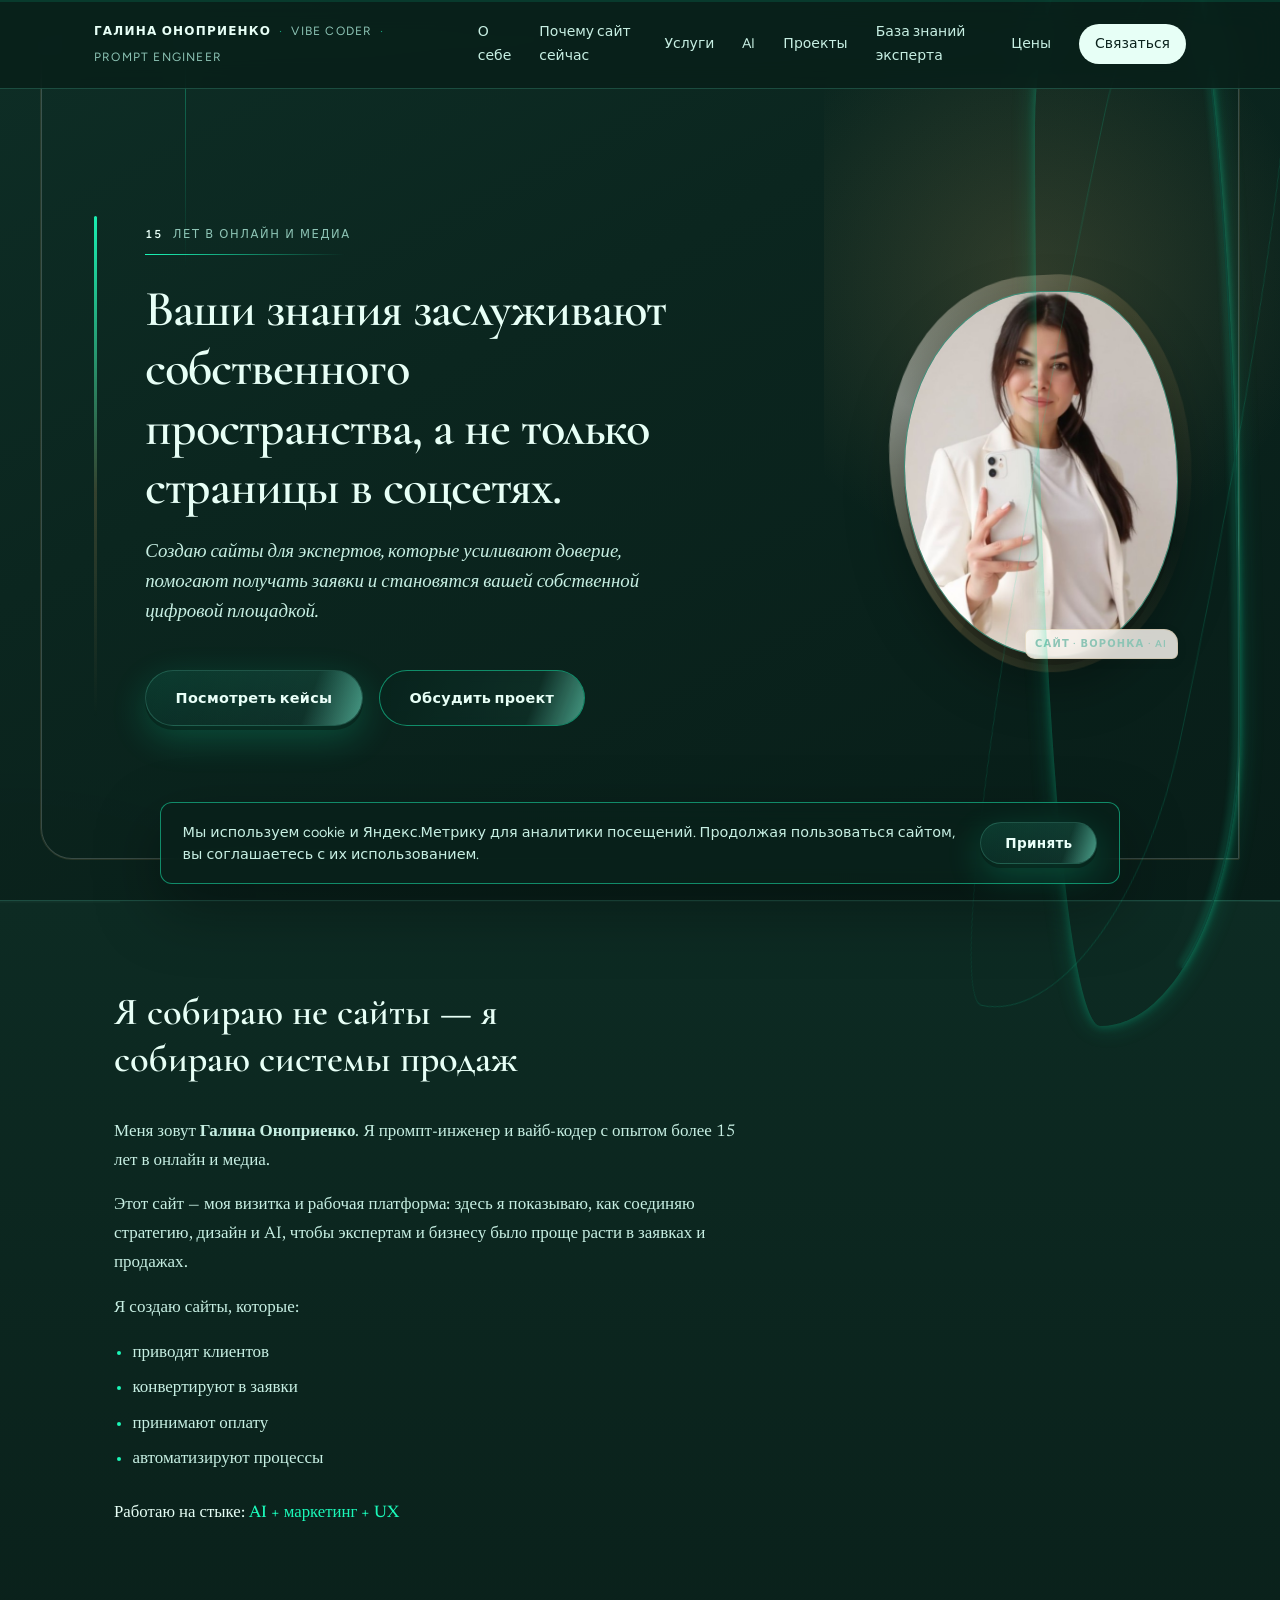
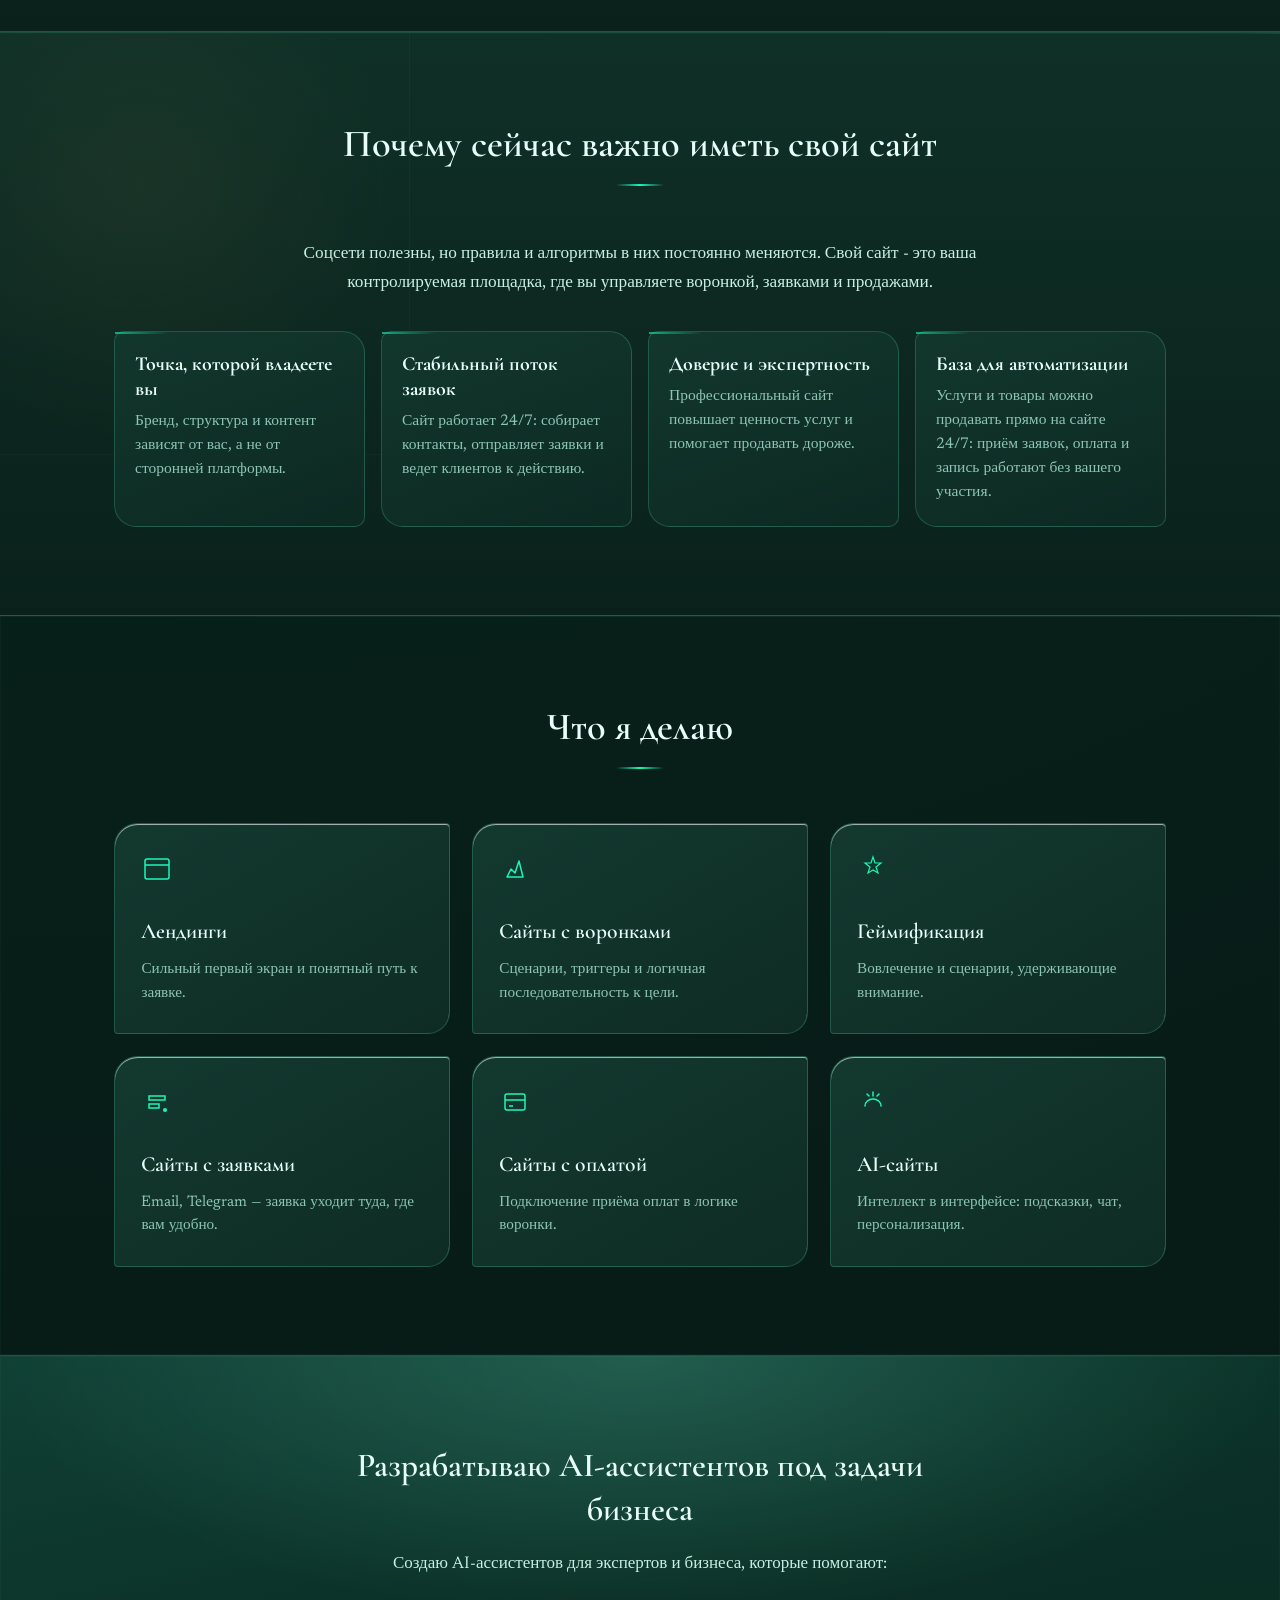
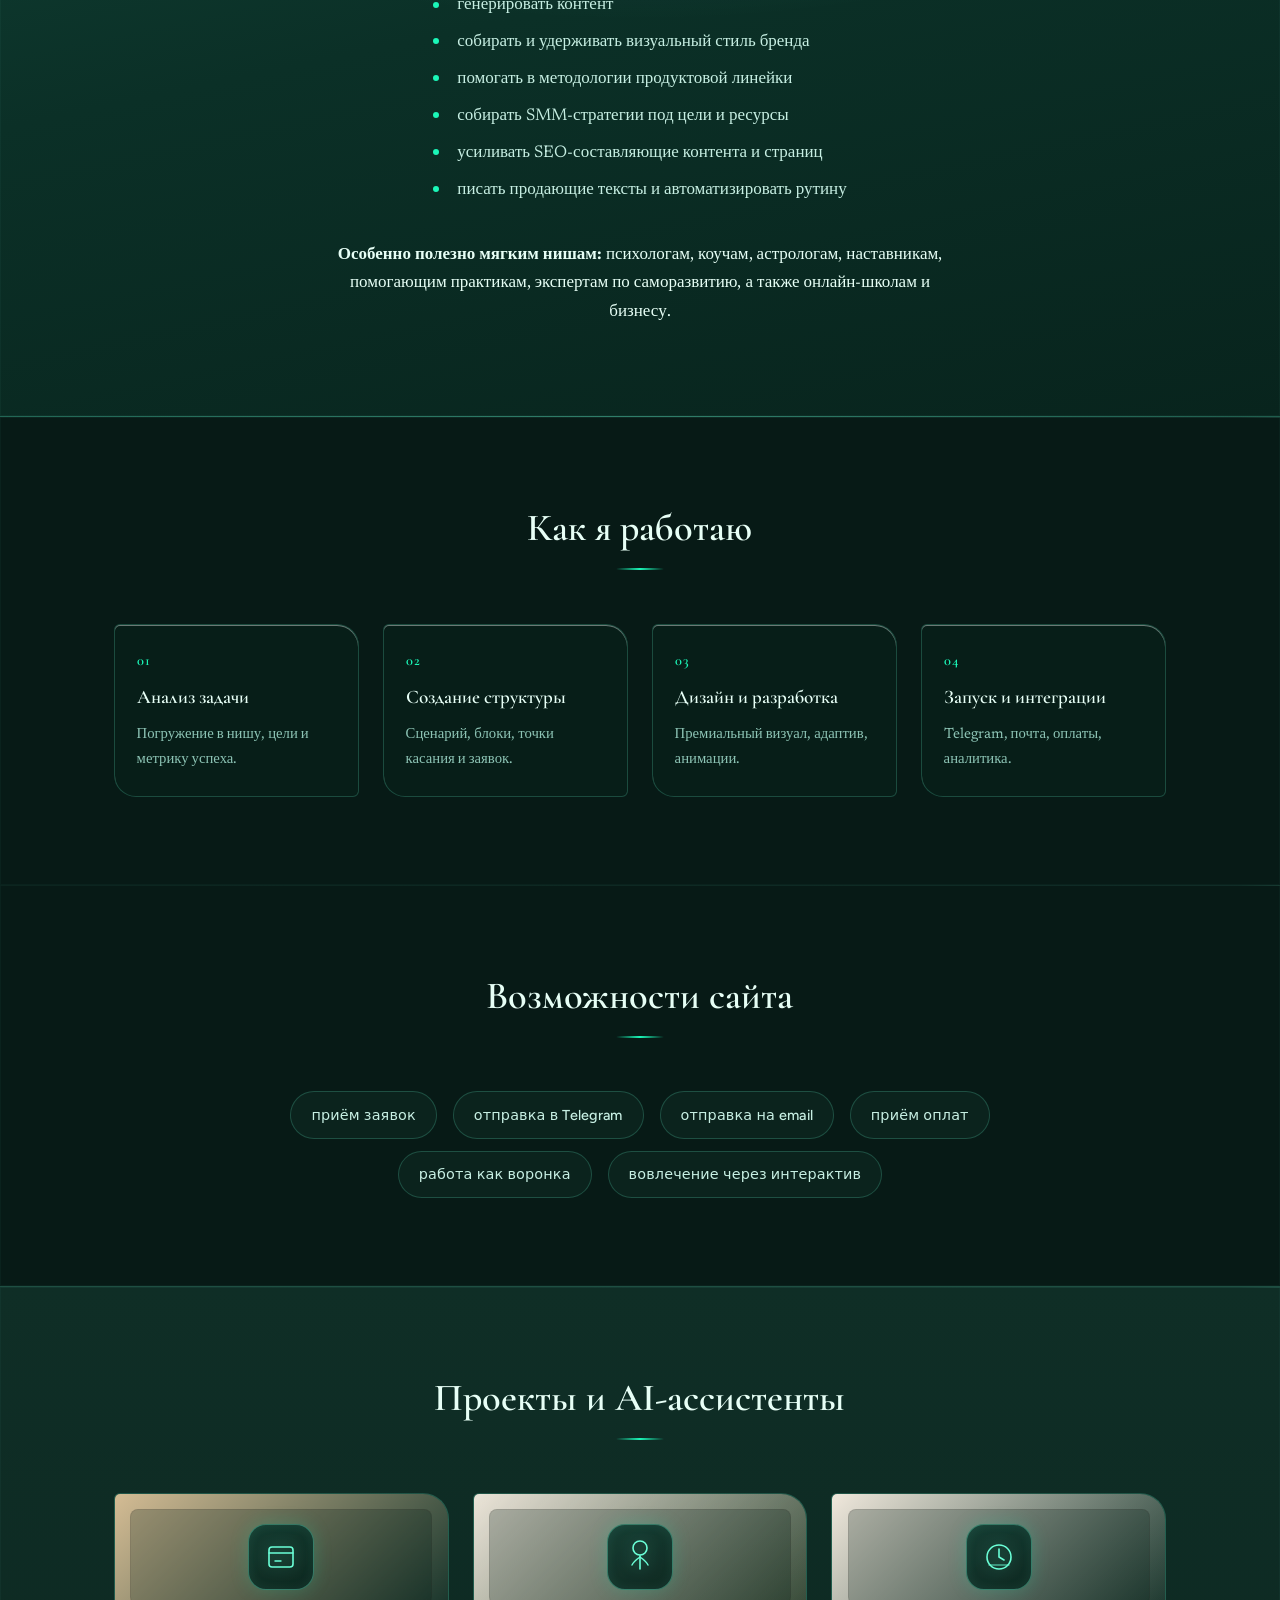
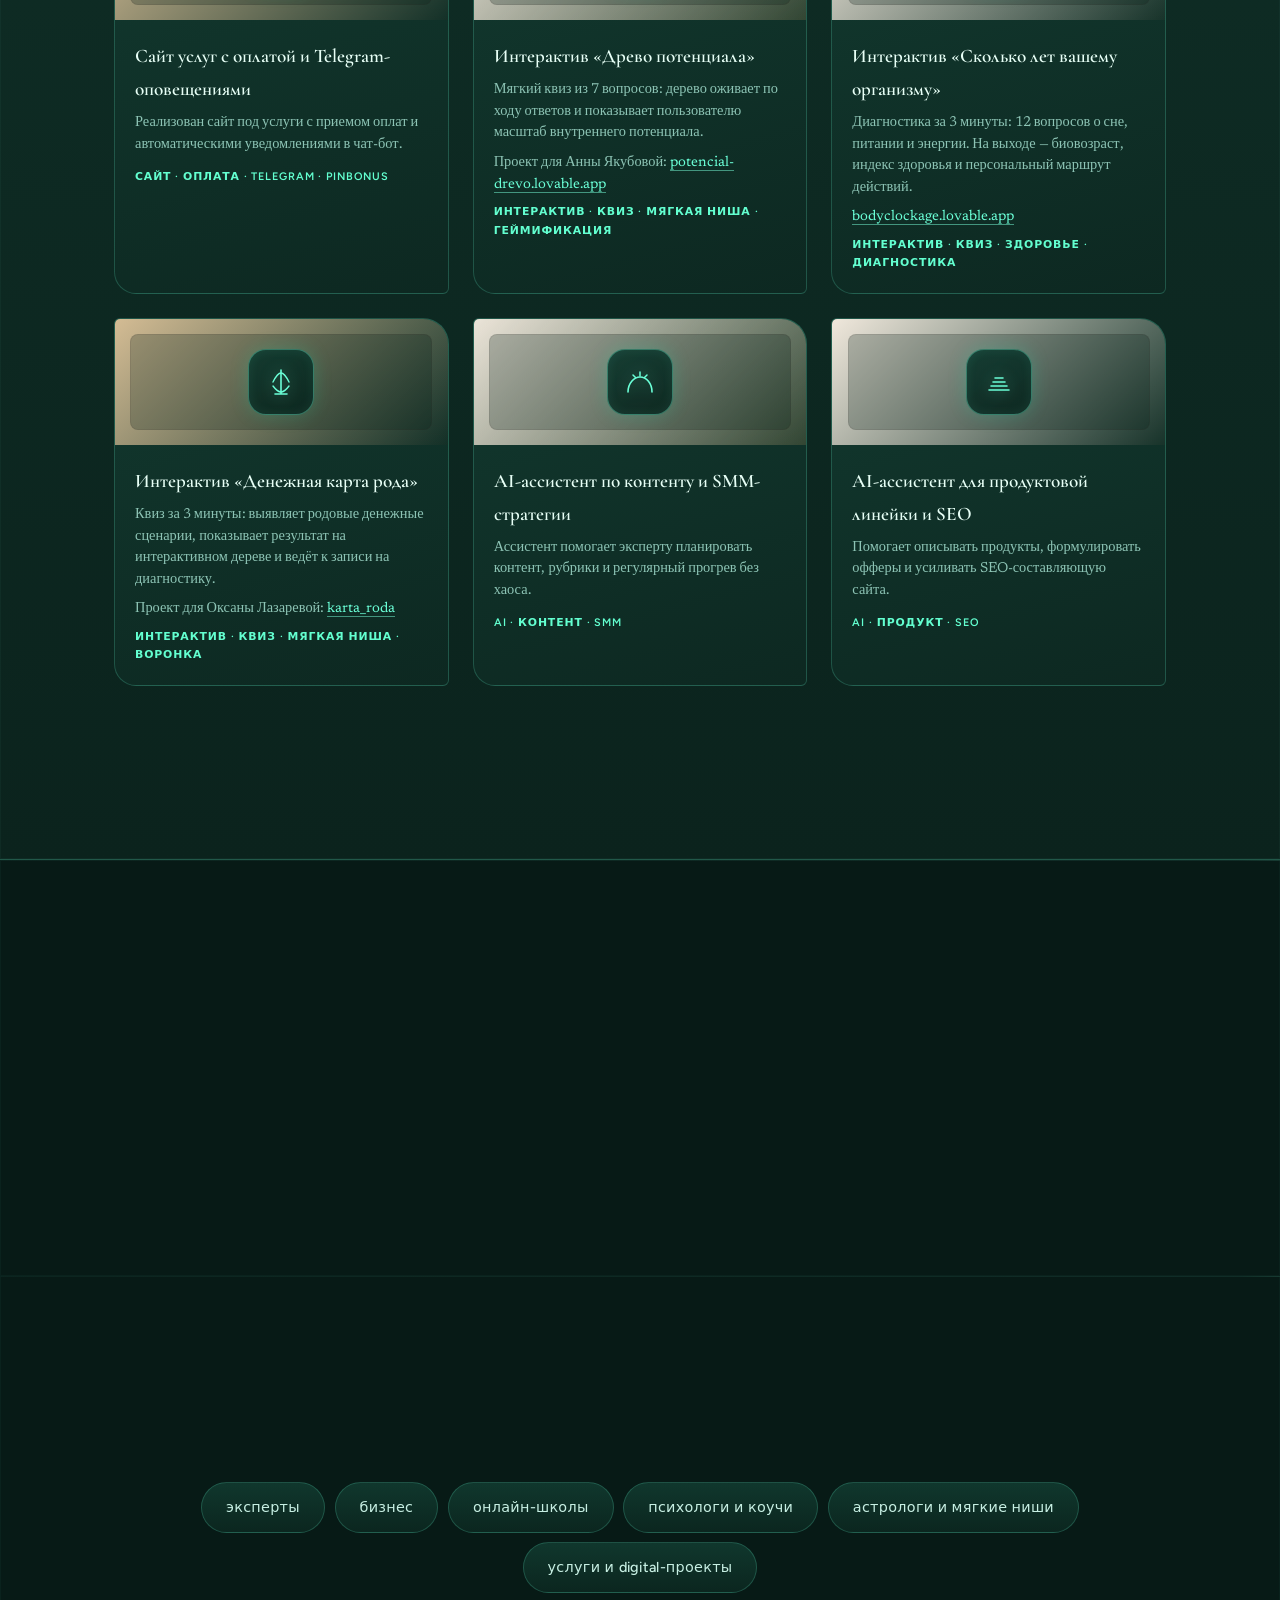
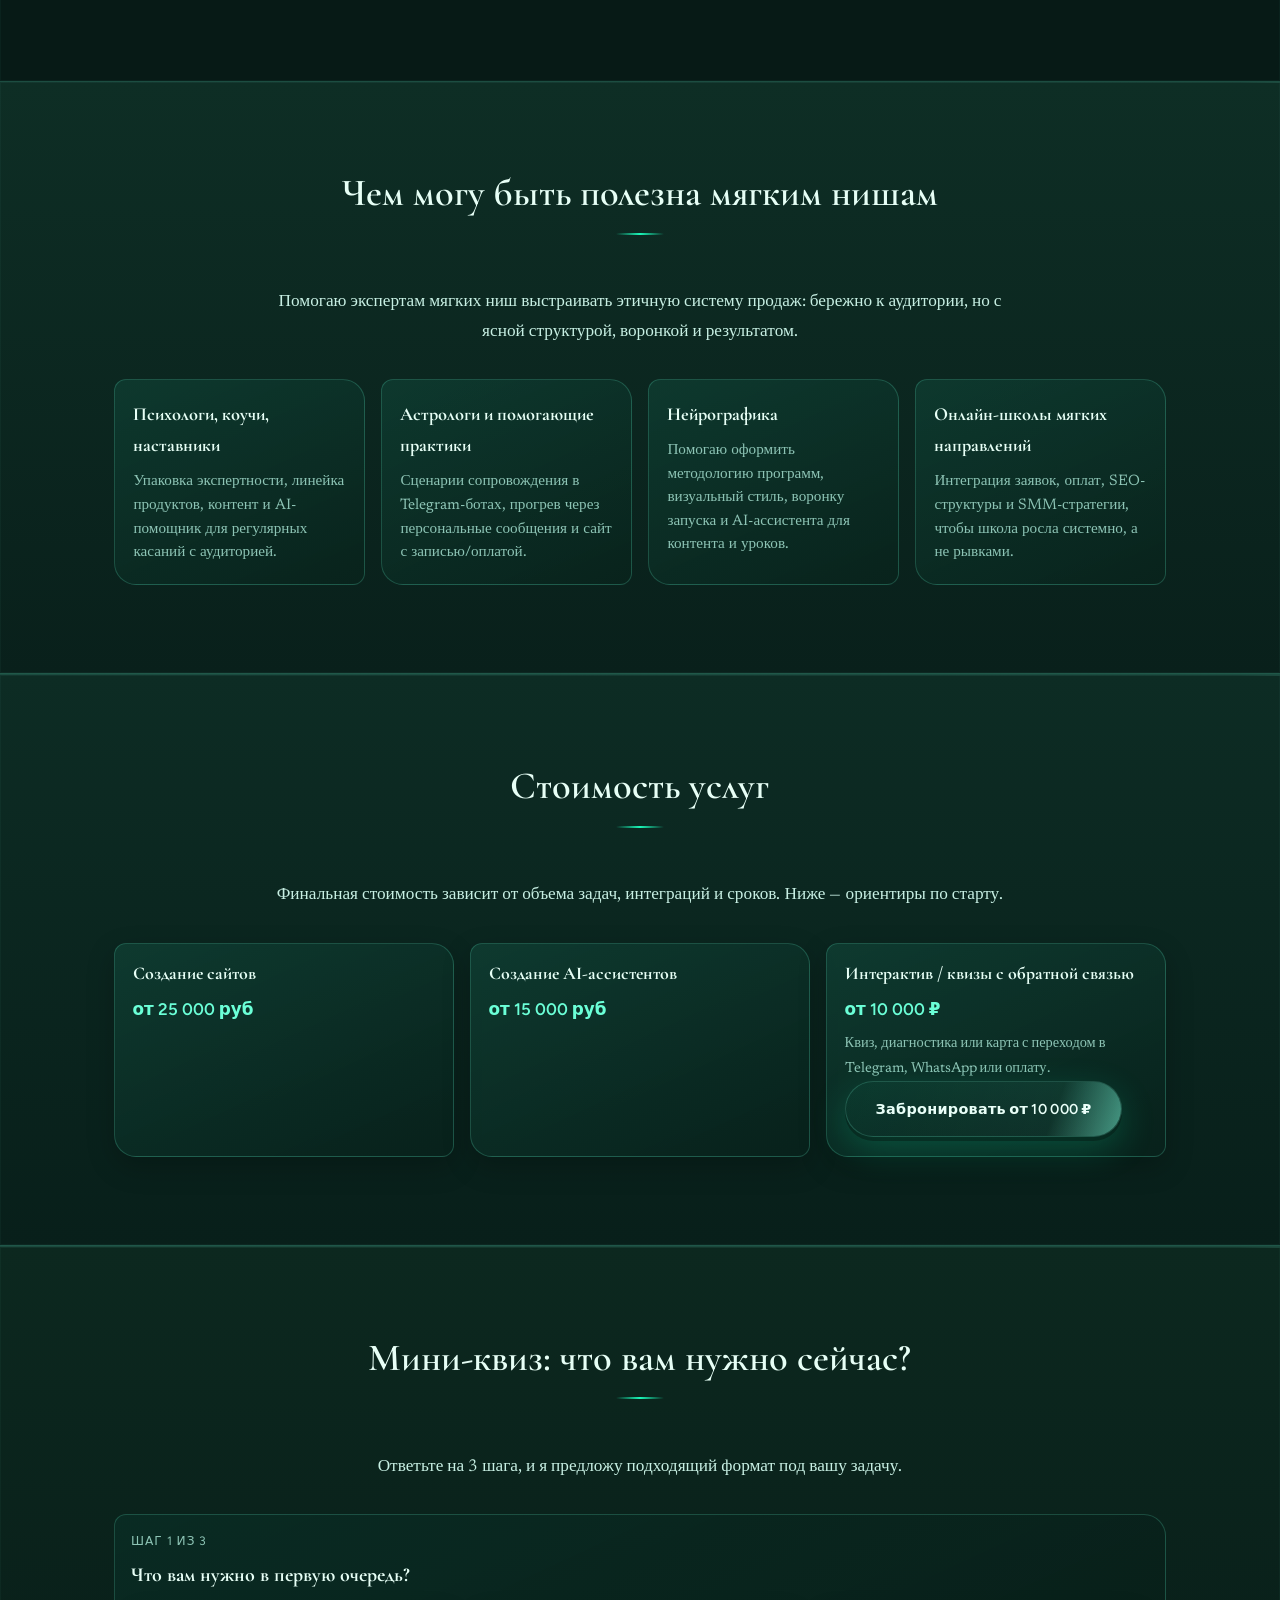
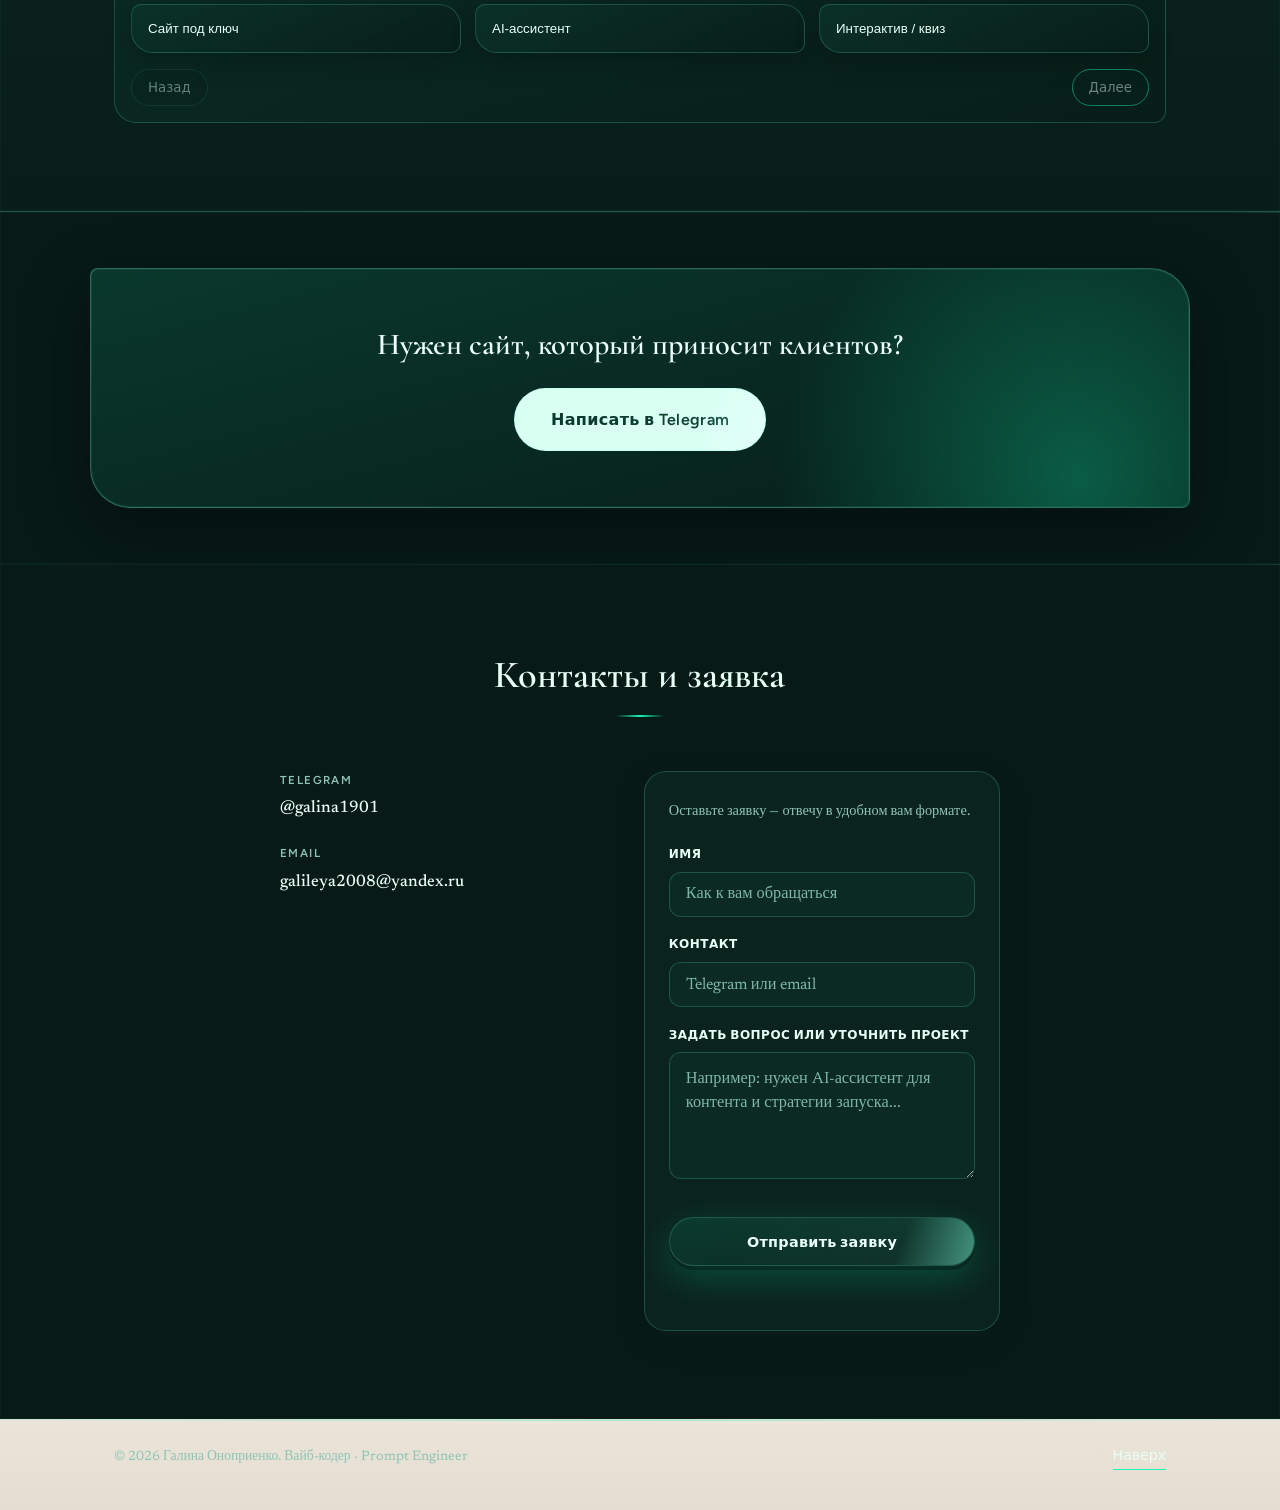
==== index.html @ 72e9e9e4 "Update Yandex verification file and add meta tag Co-authored-by: Cursor <cursoragent@cursor.com>" ====
<!DOCTYPE html>
<html lang="ru">
<head>
  <meta charset="UTF-8" />
  <meta name="viewport" content="width=device-width, initial-scale=1.0" />
  <meta name="yandex-verification" content="a66d82d9a2f20568" />
  <meta name="description" content="Галина Оноприенко — вайб-кодер и промпт-инженер. Сайты под ключ, воронки, геймификация, AI-ассистенты для бизнеса. 15 лет в онлайн и медиа." />
  <meta name="keywords" content="лендинг, сайт под ключ, AI-ассистент, промпт-инженер, воронка продаж" />
  <meta name="author" content="Галина Оноприенко" />
  <meta property="og:title" content="Галина Оноприенко — сайты и AI под ключ" />
  <meta property="og:description" content="Системы продаж, лендинги, оплаты и AI-решения для экспертов и бизнеса." />
  <meta property="og:type" content="website" />
  <title>Галина Оноприенко — сайты и AI-ассистенты под ключ</title>
  <link rel="preconnect" href="https://fonts.googleapis.com" />
  <link rel="preconnect" href="https://fonts.gstatic.com" crossorigin />
  <link href="https://fonts.googleapis.com/css2?family=Cormorant+Garamond:ital,wght@0,500;0,600;0,700;1,500&family=Figtree:wght@400;500;600&family=Newsreader:ital,wght@0,400;0,500;0,600;1,400&display=swap" rel="stylesheet" />
  <link rel="stylesheet" href="css/styles.css" />
  <script type="application/ld+json">
  {
    "@context": "https://schema.org",
    "@type": "Person",
    "name": "Галина Оноприенко",
    "alternateName": "Галина Оноприенко",
    "email": "galileya2008@yandex.ru",
    "jobTitle": "Промпт-инженер, вайб-кодер",
    "knowsAbout": ["веб-разработка", "лендинги", "AI-ассистенты", "маркетинг", "UX"],
    "description": "Создание сайтов под ключ, воронок, геймификации и AI-ассистентов для бизнеса. 15 лет в онлайн и медиа."
  }
  </script>
</head>
<body class="page">
  <a class="skip-link" href="#main">К основному содержанию</a>
  <div class="scroll-progress" id="scroll-progress" aria-hidden="true" role="presentation">
    <div class="scroll-progress__bar" id="scroll-progress-bar"></div>
  </div>
  <div class="neuroline" aria-hidden="true">
    <span class="neuroline__beam neuroline__beam--core"></span>
    <span class="neuroline__beam neuroline__beam--glow"></span>
  </div>

  <header class="header" id="top">
    <div class="header__inner">
      <div class="header__brand">
        <span class="header__name">Галина Оноприенко</span>
        <span class="header__divider" aria-hidden="true">·</span>
        <span class="header__tag">Vibe Coder</span>
        <span class="header__divider" aria-hidden="true">·</span>
        <span class="header__tag">Prompt Engineer</span>
      </div>
      <nav class="header__nav" aria-label="Навигация по странице">
        <a href="#about" class="header__link">О себе</a>
        <a href="#importance" class="header__link">Почему сайт сейчас</a>
        <a href="#services" class="header__link">Услуги</a>
        <a href="#ai" class="header__link">AI</a>
        <a href="#projects" class="header__link">Проекты</a>
        <a href="blog.html" class="header__link">База знаний эксперта</a>
        <a href="#pricing" class="header__link">Цены</a>
        <a href="#contact" class="header__link header__link--cta header__link--magnetic">Связаться</a>
      </nav>
      <button class="header__menu-btn" type="button" aria-expanded="false" aria-controls="mobile-nav" aria-label="Открыть меню">
        <span class="header__menu-line"></span>
        <span class="header__menu-line"></span>
      </button>
    </div>
    <div class="mobile-nav" id="mobile-nav" hidden>
      <a href="#about" class="mobile-nav__link">О себе</a>
      <a href="#importance" class="mobile-nav__link">Почему сайт сейчас</a>
      <a href="#services" class="mobile-nav__link">Услуги</a>
      <a href="#ai" class="mobile-nav__link">AI-ассистенты</a>
      <a href="#process" class="mobile-nav__link">Процесс</a>
      <a href="#projects" class="mobile-nav__link">Проекты</a>
      <a href="blog.html" class="mobile-nav__link">База знаний эксперта</a>
      <a href="#pricing" class="mobile-nav__link">Цены</a>
      <a href="#contact" class="mobile-nav__link mobile-nav__link--cta mobile-nav__link--magnetic">Связаться</a>
    </div>
  </header>

  <main id="main">
    <section class="hero" aria-labelledby="hero-title">
      <div class="hero__bg" aria-hidden="true"></div>
      <div class="hero__mesh" aria-hidden="true"></div>
      <div class="hero__frame" aria-hidden="true"></div>
      <div class="container hero__layout">
        <div class="hero__text">
          <p class="hero__badge reveal" id="hero-badge" aria-label="15 лет в онлайн и медиа">
            <span class="hero__num" id="hero-years" data-target="15" aria-hidden="true">0</span> лет в онлайн и медиа
          </p>
          <h1 class="hero__title reveal" id="hero-title">Ваши знания заслуживают собственного пространства, а не только страницы в соцсетях.</h1>
          <p class="hero__subtitle reveal">Создаю сайты для экспертов, которые усиливают доверие, помогают получать заявки и становятся вашей собственной цифровой площадкой.</p>
          <div class="hero__actions reveal">
            <a href="#projects" class="btn btn--primary btn--magnetic">Посмотреть кейсы</a>
            <a href="https://telegram.me/galina1901" class="btn btn--ghost btn--magnetic" target="_blank" rel="noopener noreferrer">Обсудить проект</a>
          </div>
        </div>
        <div class="hero__photo-wrap reveal">
          <div class="hero__photo-ring" aria-hidden="true"></div>
          <div class="hero__photo">
            <img
              class="hero__img"
              src="images/hero-portrait.png"
              width="480"
              height="640"
              alt="Галина Оноприенко — вайб-кодер, промпт-инженер"
              loading="eager"
              decoding="async"
            />
          </div>
          <p class="hero__photo-hint" aria-hidden="true">сайт · воронка · AI</p>
        </div>
      </div>
    </section>

    <section class="section about" id="about" aria-labelledby="about-title">
      <div class="container">
        <h2 class="section__title reveal" id="about-title">Я собираю не сайты — я собираю системы продаж</h2>
        <div class="about__grid">
          <div class="about__text reveal">
            <p>Меня зовут <strong>Галина Оноприенко</strong>. Я промпт-инженер и вайб-кодер с опытом более 15 лет в онлайн и медиа.</p>
            <p>
              Этот сайт — моя визитка и рабочая платформа: здесь я показываю, как соединяю стратегию,
              дизайн и AI, чтобы экспертам и бизнесу было проще расти в заявках и продажах.
            </p>
            <p>Я создаю сайты, которые:</p>
            <ul class="about__list">
              <li>приводят клиентов</li>
              <li>конвертируют в заявки</li>
              <li>принимают оплату</li>
              <li>автоматизируют процессы</li>
            </ul>
            <p class="about__accent">Работаю на стыке: <span>AI + маркетинг + UX</span></p>
          </div>
        </div>
      </div>
    </section>

    <section class="section importance" id="importance" aria-labelledby="importance-title">
      <div class="container">
        <h2 class="section__title section__title--center reveal" id="importance-title">
          Почему сейчас важно иметь свой сайт
        </h2>
        <p class="importance__lead reveal">
          Соцсети полезны, но правила и алгоритмы в них постоянно меняются. Свой сайт - это ваша
          контролируемая площадка, где вы управляете воронкой, заявками и продажами.
        </p>
        <div class="importance__grid">
          <article class="importance__item reveal">
            <h3 class="importance__item-title">Точка, которой владеете вы</h3>
            <p class="importance__item-text">
              Бренд, структура и контент зависят от вас, а не от сторонней платформы.
            </p>
          </article>
          <article class="importance__item reveal">
            <h3 class="importance__item-title">Стабильный поток заявок</h3>
            <p class="importance__item-text">
              Сайт работает 24/7: собирает контакты, отправляет заявки и ведет клиентов к действию.
            </p>
          </article>
          <article class="importance__item reveal">
            <h3 class="importance__item-title">Доверие и экспертность</h3>
            <p class="importance__item-text">
              Профессиональный сайт повышает ценность услуг и помогает продавать дороже.
            </p>
          </article>
          <article class="importance__item reveal">
            <h3 class="importance__item-title">База для автоматизации</h3>
            <p class="importance__item-text">
              Услуги и товары можно продавать прямо на сайте 24/7: приём заявок, оплата и запись работают без вашего участия.
            </p>
          </article>
        </div>
      </div>
    </section>

    <section class="section services" id="services" aria-labelledby="services-title">
      <div class="container">
        <h2 class="section__title section__title--center reveal" id="services-title">Что я делаю</h2>
        <div class="cards">
          <article class="card reveal">
            <div class="card__icon" aria-hidden="true">
              <svg width="32" height="32" viewBox="0 0 32 32" fill="none" xmlns="http://www.w3.org/2000/svg"><rect x="4" y="6" width="24" height="20" rx="2" stroke="currentColor" stroke-width="1.5"/><path d="M4 12h24" stroke="currentColor" stroke-width="1.5"/></svg>
            </div>
            <h3 class="card__title">Лендинги</h3>
            <p class="card__text">Сильный первый экран и понятный путь к заявке.</p>
          </article>
          <article class="card reveal">
            <div class="card__icon" aria-hidden="true">
              <svg width="32" height="32" viewBox="0 0 32 32" fill="none" xmlns="http://www.w3.org/2000/svg"><path d="M8 24l4-8 4 4 4-12 4 16H8z" stroke="currentColor" stroke-width="1.5" stroke-linejoin="round" fill="none"/></svg>
            </div>
            <h3 class="card__title">Сайты с воронками</h3>
            <p class="card__text">Сценарии, триггеры и логичная последовательность к цели.</p>
          </article>
          <article class="card reveal">
            <div class="card__icon" aria-hidden="true">
              <svg width="32" height="32" viewBox="0 0 32 32" fill="none" xmlns="http://www.w3.org/2000/svg"><path d="M16 4l2 6h6l-5 4 2 6-5-3-5 3 2-6-5-4h6l2-6z" stroke="currentColor" stroke-width="1.2" fill="none"/></svg>
            </div>
            <h3 class="card__title">Геймификация</h3>
            <p class="card__text">Вовлечение и сценарии, удерживающие внимание.</p>
          </article>
          <article class="card reveal">
            <div class="card__icon" aria-hidden="true">
              <svg width="32" height="32" viewBox="0 0 32 32" fill="none" xmlns="http://www.w3.org/2000/svg"><path d="M8 10h16v4H8V10zm0 8h10v4H8v-4z" stroke="currentColor" stroke-width="1.5"/><circle cx="24" cy="24" r="2" fill="currentColor"/></svg>
            </div>
            <h3 class="card__title">Сайты с заявками</h3>
            <p class="card__text">Email, Telegram — заявка уходит туда, где вам удобно.</p>
          </article>
          <article class="card reveal">
            <div class="card__icon" aria-hidden="true">
              <svg width="32" height="32" viewBox="0 0 32 32" fill="none" xmlns="http://www.w3.org/2000/svg"><rect x="6" y="8" width="20" height="16" rx="2" stroke="currentColor" stroke-width="1.5"/><path d="M6 14h20M10 20h4" stroke="currentColor" stroke-width="1.5"/></svg>
            </div>
            <h3 class="card__title">Сайты с оплатой</h3>
            <p class="card__text">Подключение приёма оплат в логике воронки.</p>
          </article>
          <article class="card reveal">
            <div class="card__icon" aria-hidden="true">
              <svg width="32" height="32" viewBox="0 0 32 32" fill="none" xmlns="http://www.w3.org/2000/svg"><path d="M8 20c0-4 3.5-7 8-7s8 3 8 7M16 6v4M10 8l2 2M22 8l-2 2" stroke="currentColor" stroke-width="1.5" stroke-linecap="round"/></svg>
            </div>
            <h3 class="card__title">AI-сайты</h3>
            <p class="card__text">Интеллект в интерфейсе: подсказки, чат, персонализация.</p>
          </article>
        </div>
      </div>
    </section>

    <section class="section ai-block" id="ai" aria-labelledby="ai-title">
      <div class="container">
        <div class="ai-block__inner reveal">
          <h2 class="ai-block__title" id="ai-title">Разрабатываю AI-ассистентов под задачи бизнеса</h2>
          <p class="ai-block__lead">Создаю AI-ассистентов для экспертов и бизнеса, которые помогают:</p>
          <ul class="ai-block__list">
            <li>генерировать контент</li>
            <li>собирать и удерживать визуальный стиль бренда</li>
            <li>помогать в методологии продуктовой линейки</li>
            <li>собирать SMM-стратегии под цели и ресурсы</li>
            <li>усиливать SEO-составляющие контента и страниц</li>
            <li>писать продающие тексты и автоматизировать рутину</li>
          </ul>
          <p class="ai-block__for">
            <strong>Особенно полезно мягким нишам:</strong> психологам, коучам, астрологам, наставникам,
            помогающим практикам, экспертам по саморазвитию, а также онлайн-школам и бизнесу.
          </p>
        </div>
      </div>
    </section>

    <section class="section process" id="process" aria-labelledby="process-title">
      <div class="container">
        <h2 class="section__title section__title--center reveal" id="process-title">Как я работаю</h2>
        <ol class="process__steps">
          <li class="process__step reveal">
            <span class="process__num">01</span>
            <h3 class="process__name">Анализ задачи</h3>
            <p class="process__text">Погружение в нишу, цели и метрику успеха.</p>
          </li>
          <li class="process__step reveal">
            <span class="process__num">02</span>
            <h3 class="process__name">Создание структуры</h3>
            <p class="process__text">Сценарий, блоки, точки касания и заявок.</p>
          </li>
          <li class="process__step reveal">
            <span class="process__num">03</span>
            <h3 class="process__name">Дизайн и разработка</h3>
            <p class="process__text">Премиальный визуал, адаптив, анимации.</p>
          </li>
          <li class="process__step reveal">
            <span class="process__num">04</span>
            <h3 class="process__name">Запуск и интеграции</h3>
            <p class="process__text">Telegram, почта, оплаты, аналитика.</p>
          </li>
        </ol>
      </div>
    </section>

    <section class="section features" id="features" aria-labelledby="features-title">
      <div class="container">
        <h2 class="section__title section__title--center reveal" id="features-title">Возможности сайта</h2>
        <ul class="features__list">
          <li class="features__item reveal">приём заявок</li>
          <li class="features__item reveal">отправка в Telegram</li>
          <li class="features__item reveal">отправка на email</li>
          <li class="features__item reveal">приём оплат</li>
          <li class="features__item reveal">работа как воронка</li>
          <li class="features__item reveal">вовлечение через интерактив</li>
        </ul>
      </div>
    </section>

    <section class="section projects" id="projects" aria-labelledby="projects-title">
      <div class="container">
        <h2 class="section__title section__title--center reveal" id="projects-title">Проекты и AI-ассистенты</h2>
        <div class="projects__grid">
          <article class="project reveal project--clickable" data-url="https://pinbonus.lovable.app/" tabindex="0" role="link" aria-label="Открыть проект Pinbonus">
            <div class="project__visual project__visual--2" aria-hidden="true">
              <span class="project__icon">
                <svg width="40" height="40" viewBox="0 0 40 40" fill="none" xmlns="http://www.w3.org/2000/svg">
                  <rect x="8" y="10" width="24" height="20" rx="3" stroke="currentColor" stroke-width="1.6"/>
                  <path d="M8 16h24M14 24h6" stroke="currentColor" stroke-width="1.4" stroke-linecap="round"/>
                </svg>
              </span>
            </div>
            <h3 class="project__title">Сайт услуг с оплатой и Telegram-оповещениями</h3>
            <p class="project__text">
              Реализован сайт под услуги с приемом оплат и автоматическими уведомлениями в чат-бот.
            </p>
            <span class="project__tag">сайт · оплата · Telegram · pinbonus</span>
          </article>
          <article class="project reveal project--clickable" data-url="https://potencial-drevo.lovable.app" tabindex="0" role="link" aria-label="Открыть проект Древо потенциала">
            <div class="project__visual project__visual--3" aria-hidden="true">
              <span class="project__icon">
                <svg width="40" height="40" viewBox="0 0 40 40" fill="none" xmlns="http://www.w3.org/2000/svg">
                  <path d="M20 32V18M20 18c-4 0-7-3-7-7s3-7 7-7 7 3 7 7-3 7-7 7z" stroke="currentColor" stroke-width="1.6" stroke-linecap="round" stroke-linejoin="round"/>
                  <path d="M12 28c2-4 5-6 8-8M28 28c-2-4-5-6-8-8" stroke="currentColor" stroke-width="1.4" stroke-linecap="round"/>
                </svg>
              </span>
            </div>
            <h3 class="project__title">Интерактив «Древо потенциала»</h3>
            <p class="project__text">
              Мягкий квиз из 7 вопросов: дерево оживает по ходу ответов и показывает пользователю масштаб внутреннего потенциала.
            </p>
            <p class="project__text">
              Проект для Анны Якубовой: <a class="project__link" href="https://potencial-drevo.lovable.app" target="_blank" rel="noopener noreferrer">potencial-drevo.lovable.app</a>
            </p>
            <span class="project__tag">интерактив · квиз · мягкая ниша · геймификация</span>
          </article>
          <article class="project reveal project--clickable" data-url="https://bodyclockage.lovable.app/" tabindex="0" role="link" aria-label="Открыть проект Биовозраст">
            <div class="project__visual project__visual--4" aria-hidden="true">
              <span class="project__icon">
                <svg width="40" height="40" viewBox="0 0 40 40" fill="none" xmlns="http://www.w3.org/2000/svg">
                  <circle cx="20" cy="20" r="12" stroke="currentColor" stroke-width="1.6"/>
                  <path d="M20 12v8l5 3" stroke="currentColor" stroke-width="1.6" stroke-linecap="round" stroke-linejoin="round"/>
                  <path d="M10 28h20" stroke="currentColor" stroke-width="1.4" stroke-linecap="round" opacity="0.6"/>
                </svg>
              </span>
            </div>
            <h3 class="project__title">Интерактив «Сколько лет вашему организму»</h3>
            <p class="project__text">
              Диагностика за 3 минуты: 12 вопросов о сне, питании и энергии. На выходе — биовозраст, индекс здоровья и персональный маршрут действий.
            </p>
            <p class="project__text">
              <a class="project__link" href="https://bodyclockage.lovable.app/" target="_blank" rel="noopener noreferrer">bodyclockage.lovable.app</a>
            </p>
            <span class="project__tag">интерактив · квиз · здоровье · диагностика</span>
          </article>
          <article class="project reveal project--clickable" data-url="https://galileya2008-byte.github.io/karta_roda/" tabindex="0" role="link" aria-label="Открыть проект Денежная карта рода">
            <div class="project__visual project__visual--2" aria-hidden="true">
              <span class="project__icon">
                <svg width="40" height="40" viewBox="0 0 40 40" fill="none" xmlns="http://www.w3.org/2000/svg">
                  <path d="M20 8v24M14 32h12" stroke="currentColor" stroke-width="1.6" stroke-linecap="round"/>
                  <path d="M12 20c3-6 6-9 8-9s5 3 8 9M12 24c3 4 6 6 8 6s5-2 8-6" stroke="currentColor" stroke-width="1.4" stroke-linecap="round"/>
                </svg>
              </span>
            </div>
            <h3 class="project__title">Интерактив «Денежная карта рода»</h3>
            <p class="project__text">
              Квиз за 3 минуты: выявляет родовые денежные сценарии, показывает результат на интерактивном дереве и ведёт к записи на диагностику.
            </p>
            <p class="project__text">
              Проект для Оксаны Лазаревой: <a class="project__link" href="https://galileya2008-byte.github.io/karta_roda/" target="_blank" rel="noopener noreferrer">karta_roda</a>
            </p>
            <span class="project__tag">интерактив · квиз · мягкая ниша · воронка</span>
          </article>
          <article class="project reveal">
            <div class="project__visual project__visual--3" aria-hidden="true">
              <span class="project__icon">
                <svg width="40" height="40" viewBox="0 0 40 40" fill="none" xmlns="http://www.w3.org/2000/svg">
                  <path d="M8 30c0-8.5 6-15 12-15 6.5 0 12 6.5 12 15" stroke="currentColor" stroke-width="1.6" stroke-linecap="round"/>
                  <path d="M20 10v4M13 13l2.5 2.5M27 13l-2.5 2.5" stroke="currentColor" stroke-width="1.5" stroke-linecap="round"/>
                </svg>
              </span>
            </div>
            <h3 class="project__title">AI-ассистент по контенту и SMM-стратегии</h3>
            <p class="project__text">
              Ассистент помогает эксперту планировать контент, рубрики и регулярный прогрев без хаоса.
            </p>
            <span class="project__tag">AI · контент · SMM</span>
          </article>
          <article class="project reveal">
            <div class="project__visual project__visual--4" aria-hidden="true">
              <span class="project__icon">
                <svg width="40" height="40" viewBox="0 0 40 40" fill="none" xmlns="http://www.w3.org/2000/svg">
                  <path d="M10 28h20M12 24h16M14 20h12M16 16h8" stroke="currentColor" stroke-width="1.6" stroke-linecap="round"/>
                </svg>
              </span>
            </div>
            <h3 class="project__title">AI-ассистент для продуктовой линейки и SEO</h3>
            <p class="project__text">
              Помогает описывать продукты, формулировать офферы и усиливать SEO-составляющую сайта.
            </p>
            <span class="project__tag">AI · продукт · SEO</span>
          </article>
        </div>
        <p class="projects__note importance__lead reveal">
          Примеры реализованных проектов:
          <a href="https://pinbonus.lovable.app/" target="_blank" rel="noopener noreferrer">pinbonus</a>
          ·
          <a href="https://potencial-drevo.lovable.app" target="_blank" rel="noopener noreferrer">древо потенциала</a>
          ·
          <a href="https://bodyclockage.lovable.app/" target="_blank" rel="noopener noreferrer">биовозраст</a>
          ·
          <a href="https://galileya2008-byte.github.io/karta_roda/" target="_blank" rel="noopener noreferrer">карта рода</a>
        </p>
      </div>
    </section>

    <section class="section why" id="why" aria-labelledby="why-title">
      <div class="container">
        <h2 class="section__title reveal" id="why-title">Почему со мной</h2>
        <div class="why__content reveal">
          <p>Я объединяю:</p>
          <ul class="why__list">
            <li>стратегию</li>
            <li>визуал</li>
            <li>технологии</li>
            <li>AI</li>
          </ul>
          <p class="why__outro">Создаю не просто сайт, а <strong>инструмент продаж</strong></p>
        </div>
      </div>
    </section>

    <section class="section audience" id="audience" aria-labelledby="audience-title">
      <div class="container">
        <h2 class="section__title section__title--center reveal" id="audience-title">Для кого</h2>
        <ul class="audience__chips">
          <li class="audience__chip reveal">эксперты</li>
          <li class="audience__chip reveal">бизнес</li>
          <li class="audience__chip reveal">онлайн-школы</li>
          <li class="audience__chip reveal">психологи и коучи</li>
          <li class="audience__chip reveal">астрологи и мягкие ниши</li>
          <li class="audience__chip reveal">услуги и digital-проекты</li>
        </ul>
      </div>
    </section>

    <section class="section soft-niches" id="soft-niches" aria-labelledby="soft-niches-title">
      <div class="container">
        <h2 class="section__title section__title--center reveal" id="soft-niches-title">
          Чем могу быть полезна мягким нишам
        </h2>
        <p class="importance__lead reveal">
          Помогаю экспертам мягких ниш выстраивать этичную систему продаж: бережно к аудитории, но с ясной структурой, воронкой и результатом.
        </p>
        <div class="soft-niches__grid">
          <article class="soft-niches__item reveal">
            <h3 class="soft-niches__title">Психологи, коучи, наставники</h3>
            <p class="soft-niches__text">Упаковка экспертности, линейка продуктов, контент и AI-помощник для регулярных касаний с аудиторией.</p>
          </article>
          <article class="soft-niches__item reveal">
            <h3 class="soft-niches__title">Астрологи и помогающие практики</h3>
            <p class="soft-niches__text">Сценарии сопровождения в Telegram-ботах, прогрев через персональные сообщения и сайт с записью/оплатой.</p>
          </article>
          <article class="soft-niches__item reveal">
            <h3 class="soft-niches__title">Нейрографика</h3>
            <p class="soft-niches__text">Помогаю оформить методологию программ, визуальный стиль, воронку запуска и AI-ассистента для контента и уроков.</p>
          </article>
          <article class="soft-niches__item reveal">
            <h3 class="soft-niches__title">Онлайн-школы мягких направлений</h3>
            <p class="soft-niches__text">Интеграция заявок, оплат, SEO-структуры и SMM-стратегии, чтобы школа росла системно, а не рывками.</p>
          </article>
        </div>
      </div>
    </section>

    <section class="section pricing" id="pricing" aria-labelledby="pricing-title">
      <div class="container">
        <h2 class="section__title section__title--center reveal" id="pricing-title">Стоимость услуг</h2>
        <p class="importance__lead reveal">
          Финальная стоимость зависит от объема задач, интеграций и сроков. Ниже — ориентиры по старту.
        </p>
        <div class="pricing__grid">
          <article class="pricing__item reveal">
            <h3 class="pricing__name">Создание сайтов</h3>
            <p class="pricing__value">от 25 000 руб</p>
          </article>
          <article class="pricing__item reveal">
            <h3 class="pricing__name">Создание AI-ассистентов</h3>
            <p class="pricing__value">от 15 000 руб</p>
          </article>
          <article class="pricing__item reveal">
            <h3 class="pricing__name">Интерактив / квизы с обратной связью</h3>
            <p class="pricing__value" id="interactive-price">от 7 500 ₽</p>
            <p class="pricing__note pricing__promo" id="interactive-promo-note">Акция до 12 июля включительно — далее от 10 000 ₽</p>
            <p class="pricing__note">Квиз, диагностика или карта с переходом в Telegram, WhatsApp или оплату.</p>
            <a
              id="interactive-cta"
              href="https://neirogalina.ru/interactiv_voronka"
              class="btn btn--primary pricing__cta btn--magnetic"
              target="_blank"
              rel="noopener noreferrer"
            >Забронировать за 7 500 ₽</a>
          </article>
        </div>
      </div>
    </section>

    <section class="section quiz" id="quiz" aria-labelledby="quiz-title">
      <div class="container">
        <h2 class="section__title section__title--center reveal" id="quiz-title">Мини-квиз: что вам нужно сейчас?</h2>
        <p class="importance__lead reveal">
          Ответьте на 3 шага, и я предложу подходящий формат под вашу задачу.
        </p>
        <div class="quiz__box reveal" id="quiz-box" data-step="1">
          <p class="quiz__step" id="quiz-step-label">Шаг 1 из 3</p>
          <h3 class="quiz__question" id="quiz-question">Что вам нужно в первую очередь?</h3>
          <div class="quiz__options" id="quiz-options">
            <button type="button" class="quiz__option btn--magnetic" data-value="site">Сайт под ключ</button>
            <button type="button" class="quiz__option btn--magnetic" data-value="assistant">AI-ассистент</button>
            <button type="button" class="quiz__option btn--magnetic" data-value="quiz">Интерактив / квиз</button>
          </div>
          <div class="quiz__nav">
            <button type="button" class="quiz__nav-btn" id="quiz-back" disabled>Назад</button>
            <button type="button" class="quiz__nav-btn quiz__nav-btn--primary" id="quiz-next" disabled>Далее</button>
          </div>
        </div>
        <div class="quiz__result reveal" id="quiz-result" hidden>
          <p class="quiz__result-title" id="quiz-result-title"></p>
          <p class="quiz__result-text" id="quiz-result-text"></p>
          <div class="quiz__result-actions">
            <a
              id="quiz-result-pay"
              href="https://neirogalina.ru/interactiv_voronka"
              class="btn btn--primary btn--magnetic"
              target="_blank"
              rel="noopener noreferrer"
              hidden
            >Забронировать интерактив за 7 500 ₽</a>
            <a
              id="quiz-result-link"
              href="https://telegram.me/galina1901"
              class="btn btn--ghost btn--magnetic"
              target="_blank"
              rel="noopener noreferrer"
            >Обсудить в Telegram</a>
          </div>
        </div>
      </div>
    </section>

    <section class="section cta-section" id="cta" aria-labelledby="cta-title">
      <div class="container cta-section__box reveal">
        <h2 class="cta-section__title" id="cta-title">Нужен сайт, который приносит клиентов?</h2>
        <a href="https://telegram.me/galina1901" class="btn btn--primary btn--large btn--magnetic" target="_blank" rel="noopener noreferrer">Написать в Telegram</a>
      </div>
    </section>

    <section class="section contact" id="contact" aria-labelledby="contact-title">
      <div class="container">
        <h2 class="section__title section__title--center reveal" id="contact-title">Контакты и заявка</h2>
        <div class="contact__grid">
          <div class="contact__info reveal">
            <p class="contact__label">Telegram</p>
            <a href="https://telegram.me/galina1901" class="contact__link" target="_blank" rel="noopener noreferrer">@galina1901</a>
            <p class="contact__label">Email</p>
            <a href="mailto:galileya2008@yandex.ru" class="contact__link">galileya2008@yandex.ru</a>
          </div>
          <form class="form reveal" id="lead-form" novalidate>
            <p class="form__hint">Оставьте заявку — отвечу в удобном вам формате.</p>
            <div class="form__row">
              <label class="form__label" for="name">Имя</label>
              <input class="form__input" type="text" id="name" name="name" required autocomplete="name" placeholder="Как к вам обращаться" />
            </div>
            <div class="form__row">
              <label class="form__label" for="contact">Контакт</label>
              <input class="form__input" type="text" id="contact" name="contact" required autocomplete="tel" placeholder="Telegram или email" />
            </div>
            <div class="form__row">
              <label class="form__label" for="question">Задать вопрос или уточнить проект</label>
              <textarea
                class="form__input form__textarea"
                id="question"
                name="question"
                rows="4"
                placeholder="Например: нужен AI-ассистент для контента и стратегии запуска..."
              ></textarea>
            </div>
            <button type="submit" class="btn btn--primary form__submit btn--magnetic">Отправить заявку</button>
            <p class="form__status" id="form-status" role="status" aria-live="polite"></p>
          </form>
        </div>
      </div>
    </section>
  </main>

  <footer class="footer">
    <div class="container footer__inner">
      <p class="footer__copy">© <span id="year"></span> Галина Оноприенко. Вайб-кодер · Prompt Engineer</p>
      <div class="footer__actions">
        <a href="admin.html" class="footer__admin" aria-label="Админка статистики">·</a>
        <a href="#top" class="footer__up">Наверх</a>
      </div>
    </div>
  </footer>

  <div class="cookie-banner" id="cookie-banner" role="dialog" aria-labelledby="cookie-title" aria-describedby="cookie-desc" aria-live="polite" hidden>
    <div class="cookie-banner__inner">
      <p class="cookie-banner__title" id="cookie-title">Уведомление о cookie</p>
      <p class="cookie-banner__text" id="cookie-desc">
        Мы используем cookie и Яндекс.Метрику для аналитики посещений. Продолжая пользоваться сайтом, вы соглашаетесь с их использованием.
      </p>
      <button type="button" class="btn btn--primary cookie-banner__btn" id="cookie-accept">Принять</button>
    </div>
  </div>

  <script src="js/metrika-config.js"></script>
  <script src="js/supabase-config.js"></script>
  <script src="js/main.js"></script>
</body>
</html>
---- css/styles.css ----
/* Галина Оноприенко — editorial luxury: глубина, текстура, без «шаблонного» плоского UI */
/* Заголовки: Cormorant Garamond (--font-serif) — без изменений стека */
:root {
  --bg: #071a16;
  --bg-elevated: #0c241e;
  --bg-warm: linear-gradient(152deg, #0e2e26 0%, #0b261f 38%, #081d18 100%);
  --surface: rgba(8, 32, 26, 0.78);
  --surface-solid: #0b231d;
  --champagne: #1bf7b8;
  --champagne-light: #6bffd7;
  --chocolate: #e7fff6;
  --chocolate-mid: #c7efe3;
  --chocolate-muted: #8dc4b5;
  --cream: #0f3129;
  --ink-accent: #63ffd0;
  --neon-blue: #0b3e33;
  --neon-blue-bright: #12dca2;
  --neon-blue-soft: rgba(18, 220, 162, 0.28);
  --line: rgba(107, 255, 215, 0.2);
  --line-strong: rgba(27, 247, 184, 0.5);
  --shadow: 0 24px 64px rgba(0, 0, 0, 0.35);
  --shadow-hover: 0 32px 80px rgba(8, 255, 180, 0.15);
  --shadow-lift: 0 4px 0 rgba(6, 26, 21, 0.5);
  --radius: 22px;
  --radius-sm: 12px;
  --font-body: "Newsreader", "Georgia", serif;
  --font-ui: "Figtree", system-ui, sans-serif;
  --font-serif: "Cormorant Garamond", "Times New Roman", serif;
  --transition: 0.5s cubic-bezier(0.22, 1, 0.36, 1);
  --header-h: 72px;
  --noise: url("data:image/svg+xml,%3Csvg viewBox='0 0 256 256' xmlns='http://www.w3.org/2000/svg'%3E%3Cfilter id='n'%3E%3CfeTurbulence type='fractalNoise' baseFrequency='0.85' numOctaves='4' stitchTiles='stitch'/%3E%3C/filter%3E%3Crect width='100%25' height='100%25' filter='url(%23n)' opacity='0.5'/%3E%3C/svg%3E");
}

*,
*::before,
*::after {
  box-sizing: border-box;
}

html {
  scroll-behavior: smooth;
}

@media (prefers-reduced-motion: reduce) {
  html {
    scroll-behavior: auto;
  }
  .reveal {
    opacity: 1 !important;
    transform: none !important;
  }
  .card,
  .project,
  .features__item,
  .process__step,
  .audience__chip {
    transition: none;
  }
  .hero__bg::after {
    animation: none;
  }
  .hero__photo-wrap:hover .hero__photo,
  .hero__photo {
    transform: none;
  }
  .hero__photo:hover {
    transform: none;
  }
}

body {
  margin: 0;
  font-family: var(--font-body);
  font-weight: 400;
  font-size: 1.0625rem;
  line-height: 1.7;
  color: var(--chocolate-mid);
  background: radial-gradient(circle at 10% 0%, rgba(18, 220, 162, 0.08) 0%, transparent 35%), var(--bg);
  -webkit-font-smoothing: antialiased;
}

/* Зерно под контентом (::before рисуется до дочерних блоков) */
body.page::before {
  content: "";
  position: fixed;
  inset: 0;
  z-index: 0;
  pointer-events: none;
  opacity: 0.038;
  background-image: var(--noise);
  background-size: 200px 200px;
  mix-blend-mode: multiply;
}

/* Якоря: фиксированная шапка не перекрывает заголовок секции */
section[id] {
  scroll-margin-top: calc(var(--header-h) + 0.75rem);
}

/* Прогресс чтения страницы */
.scroll-progress {
  position: fixed;
  top: 0;
  left: 0;
  right: 0;
  z-index: 150;
  height: 2px;
  pointer-events: none;
  background: rgba(15, 245, 182, 0.12);
}

.scroll-progress__bar {
  height: 100%;
  width: 100%;
  transform-origin: 0 50%;
  transform: scaleX(0);
  background: linear-gradient(90deg, #10c491, #79ffd9, #10c491);
  box-shadow: 0 0 20px rgba(18, 220, 162, 0.6);
  transition: transform 0.08s ease-out;
}

/* Темно-синяя неоновая нейролиния */
.neuroline {
  position: fixed;
  top: -14vh;
  right: clamp(0.2rem, 4vw, 2.5rem);
  width: clamp(120px, 16vw, 220px);
  height: 128vh;
  pointer-events: none;
  z-index: 2;
  opacity: 0.72;
}

.neuroline::before {
  content: "";
  position: absolute;
  inset: 0;
  border-radius: 60% 40% 68% 32% / 22% 74% 26% 78%;
  border: 1px solid rgba(18, 220, 162, 0.25);
  transform: rotate(12deg);
  filter: blur(0.2px);
}

.neuroline__beam {
  position: absolute;
  inset: 0;
  display: block;
  border-radius: 60% 40% 68% 32% / 22% 74% 26% 78%;
}

.neuroline__beam--core {
  border: 2px solid transparent;
  border-right-color: var(--neon-blue);
  border-top-color: rgba(18, 220, 162, 0.78);
  box-shadow: 0 0 10px rgba(18, 220, 162, 0.44), 0 0 26px rgba(18, 220, 162, 0.3);
  animation: neuroline-drift 12s ease-in-out infinite;
}

.neuroline__beam--glow {
  border: 6px solid transparent;
  border-right-color: var(--neon-blue-soft);
  border-top-color: rgba(121, 255, 217, 0.2);
  filter: blur(3px);
  animation: neuroline-pulse 5.5s ease-in-out infinite;
}

@keyframes neon-run {
  0% {
    background-position: -220% 0;
  }
  100% {
    background-position: 220% 0;
  }
}

@keyframes neon-border-sweep {
  0%,
  100% {
    opacity: 0.45;
    filter: drop-shadow(0 0 4px rgba(18, 220, 162, 0.3));
  }
  50% {
    opacity: 1;
    filter: drop-shadow(0 0 14px rgba(121, 255, 217, 0.6));
  }
}

@keyframes neuroline-drift {
  0%,
  100% {
    transform: translateY(0) translateX(0) rotate(10deg) scale(1);
    opacity: 0.7;
  }
  50% {
    transform: translateY(2.5%) translateX(-4%) rotate(14deg) scale(1.03);
    opacity: 0.95;
  }
}

@keyframes neuroline-pulse {
  0%,
  100% {
    transform: translateY(0) rotate(8deg) scale(1);
    opacity: 0.38;
  }
  50% {
    transform: translateY(-1.2%) rotate(12deg) scale(1.05);
    opacity: 0.75;
  }
}

@media (max-width: 900px) {
  .neuroline {
    right: -2.5rem;
    width: clamp(90px, 24vw, 150px);
    opacity: 0.5;
  }
}

@media (prefers-reduced-motion: reduce) {
  .scroll-progress__bar {
    transition: none;
  }
  .neuroline__beam--core,
  .neuroline__beam--glow {
    animation: none;
  }
  .btn::before,
  .section::after,
  .section::before {
    animation: none;
  }
}

.skip-link {
  position: absolute;
  top: -100px;
  left: 1rem;
  z-index: 200;
  padding: 0.75rem 1rem;
  background: var(--chocolate);
  color: var(--surface-solid);
  border-radius: var(--radius-sm);
  text-decoration: none;
  font-size: 0.875rem;
  transition: top 0.2s;
}

.skip-link:focus {
  top: 1rem;
  outline: 2px solid var(--champagne);
  outline-offset: 2px;
}

.container {
  width: 100%;
  max-width: 1100px;
  margin: 0 auto;
  padding: 0 1.5rem;
}

/* Header */
.header {
  position: fixed;
  top: 0;
  left: 0;
  right: 0;
  z-index: 100;
  background: rgba(8, 31, 25, 0.82);
  backdrop-filter: blur(14px);
  -webkit-backdrop-filter: blur(14px);
  border-bottom: 1px solid var(--line);
  transition: box-shadow var(--transition);
}

.header.is-scrolled {
  box-shadow: 0 8px 32px rgba(0, 0, 0, 0.35);
}

.header__inner {
  max-width: 1140px;
  margin: 0 auto;
  padding: 1rem 1.5rem;
  display: flex;
  align-items: center;
  justify-content: space-between;
  gap: 1rem;
}

.header__brand {
  display: flex;
  flex-wrap: wrap;
  align-items: center;
  gap: 0.35rem 0.5rem;
  font-family: var(--font-ui);
  font-size: 0.75rem;
  letter-spacing: 0.1em;
  text-transform: uppercase;
  color: var(--chocolate);
}

.header__name {
  font-weight: 600;
}

.header__name--link {
  color: inherit;
  text-decoration: none;
  transition: color 0.2s;
}

.header__name--link:hover {
  color: var(--champagne-light);
}

.header__link--active,
.mobile-nav__link--active {
  color: var(--chocolate);
}

.header__link--active::after {
  width: 100%;
}

.header__tag {
  font-weight: 400;
  color: var(--chocolate-muted);
}

.header__divider {
  color: var(--champagne);
  opacity: 0.6;
}

.header__nav {
  display: none;
  align-items: center;
  gap: 1.75rem;
}

.header__link {
  font-family: var(--font-ui);
  font-size: 0.875rem;
  color: var(--chocolate-mid);
  text-decoration: none;
  position: relative;
  padding: 0.25rem 0;
  transition: color var(--transition);
}

.header__link::after {
  content: "";
  position: absolute;
  left: 0;
  bottom: 0;
  width: 0;
  height: 1px;
  background: var(--champagne);
  transition: width var(--transition);
}

.header__link:hover {
  color: var(--chocolate);
}

.header__link:hover::after {
  width: 100%;
}

.header__link--cta {
  padding: 0.5rem 1rem;
  background: var(--chocolate);
  color: var(--surface-solid);
  border-radius: 999px;
  font-weight: 500;
}

.header__link--cta::after {
  display: none;
}

.header__link--cta:hover {
  background: var(--chocolate-mid);
  color: var(--surface-solid);
}

.header__menu-btn {
  display: flex;
  flex-direction: column;
  justify-content: center;
  gap: 6px;
  width: 44px;
  height: 44px;
  border: 1px solid var(--line);
  border-radius: var(--radius-sm);
  background: var(--surface-solid);
  cursor: pointer;
  padding: 0 10px;
}

.header__menu-line {
  display: block;
  height: 1.5px;
  width: 100%;
  background: var(--chocolate);
  border-radius: 1px;
  transition: transform 0.3s, opacity 0.3s;
}

.header__menu-btn[aria-expanded="true"] .header__menu-line:first-child {
  transform: translateY(3.5px) rotate(45deg);
}

.header__menu-btn[aria-expanded="true"] .header__menu-line:last-child {
  transform: translateY(-3.5px) rotate(-45deg);
}

.mobile-nav {
  display: flex;
  flex-direction: column;
  padding: 0 1.5rem 1.5rem;
  gap: 0.5rem;
  background: rgba(7, 27, 22, 0.96);
  border-bottom: 1px solid var(--line);
  animation: slideDown 0.3s ease;
}

.mobile-nav[hidden] {
  display: none;
}

.mobile-nav__link {
  font-family: var(--font-ui);
  font-size: 1rem;
  color: var(--chocolate-mid);
  text-decoration: none;
  padding: 0.65rem 0;
  border-bottom: 1px solid var(--line);
  transition: color 0.2s, padding-left 0.2s;
}

.mobile-nav__link:hover,
.mobile-nav__link:focus {
  color: var(--chocolate);
  padding-left: 0.25rem;
}

.mobile-nav__link--cta {
  color: var(--chocolate);
  font-weight: 500;
  margin-top: 0.5rem;
  border: 1px solid var(--chocolate);
  border-radius: var(--radius-sm);
  text-align: center;
  padding: 0.75rem;
  border-bottom-width: 1px;
}

@keyframes slideDown {
  from {
    opacity: 0;
    transform: translateY(-8px);
  }
  to {
    opacity: 1;
    transform: none;
  }
}

@media (min-width: 900px) {
  .header__nav {
    display: flex;
  }
  .header__menu-btn {
    display: none;
  }
  .mobile-nav {
    display: none !important;
  }
}

/* Hero: mesh + кадр — асимметрия, не «карточка по центру» */
@keyframes hero-orb {
  0%,
  100% {
    transform: translate(0, 0) scale(1);
    opacity: 0.9;
  }
  50% {
    transform: translate(2%, -3%) scale(1.04);
    opacity: 1;
  }
}

.hero {
  position: relative;
  min-height: 100vh;
  min-height: 100dvh;
  display: flex;
  align-items: center;
  padding: calc(var(--header-h) + 2.5rem) 0 4.5rem;
  overflow: hidden;
}

.hero__bg {
  position: absolute;
  inset: 0;
  background: var(--bg-warm);
  z-index: 0;
}

.hero__bg::after {
  content: "";
  position: absolute;
  top: 8%;
  right: -5%;
  width: 55%;
  max-width: 520px;
  aspect-ratio: 1;
  background: radial-gradient(circle at 40% 40%, rgba(184, 150, 92, 0.22) 0%, transparent 65%);
  pointer-events: none;
  animation: hero-orb 18s ease-in-out infinite;
}

/* Второй слой: «стекло» и холодный блик */
.hero__mesh {
  position: absolute;
  inset: 0;
  z-index: 0;
  pointer-events: none;
  background: radial-gradient(ellipse 80% 50% at 0% 100%, rgba(46, 35, 28, 0.06) 0%, transparent 50%),
    radial-gradient(ellipse 60% 40% at 100% 0%, rgba(184, 150, 92, 0.08) 0%, transparent 45%);
  mix-blend-mode: multiply;
}

/* Декоративная «рамка» — editorial */
.hero__frame {
  position: absolute;
  inset: clamp(1rem, 4vw, 2.5rem);
  z-index: 0;
  pointer-events: none;
  border: 1px solid rgba(184, 150, 92, 0.22);
  border-radius: 2px 32px 2px 32px;
  opacity: 0.75;
  box-shadow: inset 0 0 0 1px rgba(255, 255, 255, 0.25);
}

.hero__frame::before {
  content: "";
  position: absolute;
  top: 0;
  left: 12%;
  width: 1px;
  height: 28%;
  background: linear-gradient(180deg, var(--champagne) 0%, transparent 100%);
  opacity: 0.5;
}

/* Сетка: текст + портрет в фирменной «рамке» */
.hero__layout {
  position: relative;
  z-index: 1;
  display: grid;
  grid-template-columns: 1fr;
  gap: 2.25rem 2.5rem;
  align-items: center;
  max-width: 1140px;
  margin: 0 auto;
}

@media (min-width: 900px) {
  .hero__layout {
    grid-template-columns: minmax(0, 1.05fr) minmax(220px, 0.4fr);
    gap: 1.5rem 2.5rem;
    align-items: center;
  }
}

.hero__text {
  position: relative;
  max-width: 38rem;
  margin: 0;
  padding-left: clamp(1.25rem, 4vw, 3.25rem);
}

.hero__text::before {
  content: "";
  position: absolute;
  left: 0;
  top: 0.1em;
  bottom: 0.5rem;
  width: 3px;
  background: linear-gradient(180deg, var(--champagne) 0%, rgba(184, 150, 92, 0.25) 55%, rgba(184, 150, 92, 0) 100%);
  border-radius: 3px;
  opacity: 0.95;
}

@media (min-width: 700px) {
  .hero__text {
    margin-left: clamp(0, 1vw, 0.5rem);
  }
}

/* Портрет: мягкий «капсула + золото», свечение в тон сайта */
.hero__photo-wrap {
  position: relative;
  justify-self: center;
  width: 100%;
  max-width: 320px;
  padding: 0.5rem;
}

@media (min-width: 900px) {
  .hero__photo-wrap {
    justify-self: end;
    max-width: min(100%, 340px);
    margin-top: 0.5rem;
  }
}

.hero__photo-ring {
  position: absolute;
  inset: 0;
  z-index: 0;
  border-radius: 50% 42% 48% 52% / 45% 48% 52% 55%;
  background: conic-gradient(
    from 210deg,
    rgba(184, 150, 92, 0.35) 0%,
    rgba(255, 250, 244, 0.5) 25%,
    rgba(184, 150, 92, 0.2) 50%,
    rgba(46, 35, 28, 0.08) 75%,
    rgba(184, 150, 92, 0.3) 100%
  );
  filter: blur(0.5px);
  transform: scale(1.04) rotate(-3deg);
  animation: hero-photo-aura 20s ease-in-out infinite;
}

@media (prefers-reduced-motion: reduce) {
  .hero__photo-ring {
    animation: none;
  }
}

@keyframes hero-photo-aura {
  0%,
  100% {
    transform: scale(1.04) rotate(-3deg);
    opacity: 0.9;
  }
  50% {
    transform: scale(1.08) rotate(2deg);
    opacity: 1;
  }
}

.hero__photo {
  position: relative;
  z-index: 1;
  border-radius: 50% 40% 45% 55% / 48% 52% 48% 52%;
  overflow: hidden;
  aspect-ratio: 3 / 4;
  max-height: min(78vh, 520px);
  border: 1px solid rgba(121, 255, 217, 0.45);
  background: linear-gradient(145deg, #103a2f, #0b2a23);
  box-shadow: 0 8px 0 rgba(0, 0, 0, 0.18), 0 24px 56px rgba(0, 0, 0, 0.35), 0 0 0 1px rgba(121, 255, 217, 0.25) inset;
  transition: transform 0.6s cubic-bezier(0.22, 1, 0.36, 1), box-shadow 0.5s;
}

.hero__photo-wrap:hover .hero__photo {
  transform: scale(1.02) translateY(-4px);
  box-shadow: 0 10px 0 rgba(0, 0, 0, 0.25), 0 32px 70px rgba(0, 0, 0, 0.42), 0 0 0 1px rgba(121, 255, 217, 0.35) inset;
}

.hero__img {
  display: block;
  width: 100%;
  height: 100%;
  object-fit: cover;
  object-position: center 18%;
  transform: scale(1.02);
}

.hero__photo-hint {
  position: absolute;
  z-index: 2;
  bottom: 0.35rem;
  right: 0.5rem;
  left: auto;
  margin: 0;
  padding: 0.35rem 0.6rem;
  font-family: var(--font-ui);
  font-size: 0.62rem;
  font-weight: 600;
  letter-spacing: 0.12em;
  text-transform: uppercase;
  color: var(--chocolate-muted);
  background: rgba(255, 250, 244, 0.82);
  border: 1px solid rgba(184, 150, 92, 0.25);
  border-radius: 6px 14px 6px 10px;
  backdrop-filter: blur(8px);
  box-shadow: 0 2px 12px rgba(46, 35, 28, 0.06);
  pointer-events: none;
}

.hero__badge {
  display: inline-flex;
  align-items: center;
  gap: 0.65rem;
  font-family: var(--font-ui);
  font-size: 0.72rem;
  font-weight: 500;
  letter-spacing: 0.14em;
  text-transform: uppercase;
  color: var(--chocolate-muted);
  margin-bottom: 1.5rem;
  padding-bottom: 0.6rem;
  position: relative;
}

.hero__badge::after {
  content: "";
  position: absolute;
  left: 0;
  bottom: 0;
  width: min(200px, 50vw);
  height: 1px;
  background: linear-gradient(90deg, var(--champagne) 0%, rgba(184, 150, 92, 0) 100%);
  animation-delay: 0.05s;
}

.hero__title {
  font-family: var(--font-serif);
  font-size: clamp(2rem, 4.2vw, 3.15rem);
  font-weight: 600;
  line-height: 1.18;
  color: var(--chocolate);
  margin: 0 0 1.35rem;
  letter-spacing: -0.02em;
  text-wrap: balance;
  animation-delay: 0.1s;
}

.hero__subtitle {
  font-size: 1.18rem;
  color: var(--chocolate-mid);
  max-width: 32em;
  margin: 0 0 2.6rem;
  font-weight: 400;
  font-style: italic;
  line-height: 1.6;
  animation-delay: 0.2s;
}

.hero__actions {
  display: flex;
  flex-wrap: wrap;
  gap: 0.9rem 1rem;
  animation-delay: 0.3s;
}

/* Buttons */
.btn {
  display: inline-flex;
  align-items: center;
  justify-content: center;
  padding: 0.92rem 1.85rem;
  font-family: var(--font-ui);
  font-size: 0.9rem;
  font-weight: 600;
  letter-spacing: 0.02em;
  text-decoration: none;
  border-radius: 999px;
  border: 1px solid rgba(121, 255, 217, 0.2);
  cursor: pointer;
  transition: transform 0.35s cubic-bezier(0.22, 1, 0.36, 1), box-shadow 0.35s, background 0.25s, color 0.25s;
  position: relative;
  overflow: hidden;
}

.btn--primary {
  background: linear-gradient(165deg, #0b3a2e 0%, #08231d 100%);
  color: #e9fff8;
  box-shadow: var(--shadow-lift), 0 12px 36px rgba(8, 255, 180, 0.2);
}

.btn--primary:hover {
  transform: translateY(-3px);
  box-shadow: var(--shadow-hover);
  background: linear-gradient(165deg, #0f5a47 0%, #0a2a23 100%);
}

.btn--primary:active {
  transform: translateY(0);
}

.btn--ghost {
  background: rgba(7, 35, 28, 0.55);
  color: var(--chocolate);
  border: 1px solid var(--line-strong);
  backdrop-filter: blur(6px);
}

.btn--ghost:hover {
  background: rgba(12, 54, 43, 0.8);
  border-color: var(--champagne);
  transform: translateY(-3px);
}

.btn::before {
  content: "";
  position: absolute;
  inset: -1px;
  border-radius: inherit;
  pointer-events: none;
  background: linear-gradient(110deg, transparent 0%, rgba(121, 255, 217, 0.05) 35%, rgba(121, 255, 217, 0.65) 50%, rgba(121, 255, 217, 0.05) 65%, transparent 100%);
  background-size: 220% 100%;
  mix-blend-mode: screen;
  animation: neon-run 2.8s linear infinite;
}

.btn--large {
  padding: 1.05rem 2.25rem;
  font-size: 1rem;
}

/* Магнит к кнопке (только pointer: fine, см. main.js) */
.btn--magnetic {
  --mx: 0px;
  --my: 0px;
  will-change: transform;
}

a.btn--magnetic,
button.btn--magnetic {
  transform: translate3d(var(--mx), var(--my), 0);
}

a.btn--primary.btn--magnetic:hover {
  transform: translate3d(var(--mx), var(--my), 0) translateY(-3px);
}

a.btn--ghost.btn--magnetic:hover {
  transform: translate3d(var(--mx), var(--my), 0) translateY(-3px);
}

a.btn--primary.btn--magnetic:active,
button.btn--primary.btn--magnetic:active {
  transform: translate3d(var(--mx), var(--my), 0) translateY(0);
}

button.btn--primary.btn--magnetic:hover {
  transform: translate3d(var(--mx), var(--my), 0) translateY(-3px);
}

.cta-section a.btn--primary.btn--magnetic:hover {
  transform: translate3d(var(--mx), var(--my), 0) translateY(-2px);
}

.header__link--magnetic {
  --mx: 0px;
  --my: 0px;
  transform: translate3d(var(--mx), var(--my), 0);
  transition: transform 0.2s ease-out, background 0.2s, color 0.2s;
}

.header__link--magnetic:hover {
  transform: translate3d(var(--mx), var(--my), 0);
}

.mobile-nav__link--magnetic {
  --mx: 0px;
  --my: 0px;
  transition: transform 0.2s ease-out;
}

.mobile-nav__link--magnetic:hover {
  transform: translate3d(var(--mx), var(--my), 0);
}

@media (prefers-reduced-motion: reduce) {
  .btn--magnetic,
  .header__link--magnetic,
  .mobile-nav__link--magnetic {
    transform: none !important;
  }
}

.hero__num {
  display: inline-block;
  min-width: 0.5em;
  font-variant-numeric: tabular-nums;
  font-weight: 600;
  color: var(--chocolate);
}

/* Sections */
.section {
  padding: 5.5rem 0;
  position: relative;
  overflow: hidden;
}

.section::after {
  content: "";
  position: absolute;
  top: 0;
  left: -40%;
  width: 180%;
  height: 1px;
  pointer-events: none;
  background: linear-gradient(90deg, transparent 0%, rgba(121, 255, 217, 0.05) 38%, rgba(121, 255, 217, 0.85) 50%, rgba(121, 255, 217, 0.05) 62%, transparent 100%);
  background-size: 200% 100%;
  animation: neon-run 5.5s linear infinite;
}

.section::before {
  content: "";
  position: absolute;
  inset: 0;
  pointer-events: none;
  border: 1px solid rgba(121, 255, 217, 0.06);
  opacity: 0.6;
  animation: neon-border-sweep 6s ease-in-out infinite;
}

.section__title {
  font-family: var(--font-serif);
  font-size: clamp(1.75rem, 3.2vw, 2.4rem);
  font-weight: 600;
  color: var(--chocolate);
  line-height: 1.22;
  margin: 0 0 2.25rem;
  max-width: 20em;
  position: relative;
  text-wrap: balance;
}

/* Редакционная «метка» под центрированными заголовками */
.section__title--center {
  text-align: center;
  margin-left: auto;
  margin-right: auto;
  max-width: 22em;
  padding-bottom: 1.1rem;
}

.section__title--center::after {
  content: "";
  display: block;
  width: 48px;
  height: 2px;
  margin: 1rem auto 0;
  background: linear-gradient(90deg, transparent, var(--champagne), transparent);
  border-radius: 1px;
}

/* About */
.about {
  background: linear-gradient(180deg, #0d2b23 0%, #0a211b 100%);
  border-top: 1px solid var(--line);
  border-bottom: 1px solid var(--line);
  position: relative;
}

.about::before {
  content: "";
  position: absolute;
  top: 0;
  right: 8%;
  width: 120px;
  height: 1px;
  background: linear-gradient(90deg, transparent, var(--champagne) 50%, transparent);
  opacity: 0.4;
  pointer-events: none;
}

.about__text p {
  margin: 0 0 1rem;
  max-width: 38em;
}

.about__list {
  margin: 0.5rem 0 1.5rem 1.15rem;
  padding: 0;
  color: var(--chocolate-mid);
}

.about__list li {
  margin-bottom: 0.4rem;
}

.about__list li::marker {
  color: var(--champagne);
}

.about__accent {
  font-size: 1.05rem;
  color: var(--chocolate);
}

.about__accent span {
  color: var(--champagne);
  font-weight: 500;
}

/* Why website now */
.importance {
  position: relative;
  overflow: hidden;
  background: linear-gradient(180deg, #0f3027 0%, #0a211b 100%);
  border-top: 1px solid var(--line);
  border-bottom: 1px solid var(--line);
}

.importance::before {
  content: "";
  position: absolute;
  left: -10%;
  top: -20%;
  width: 42%;
  aspect-ratio: 1;
  background: radial-gradient(circle, rgba(184, 150, 92, 0.13) 0%, transparent 70%);
  pointer-events: none;
}

.importance__lead {
  max-width: 46rem;
  margin: 0 auto 2rem;
  text-align: center;
  color: var(--chocolate-mid);
  font-size: 1.08rem;
}

.importance__grid {
  display: grid;
  grid-template-columns: repeat(auto-fit, minmax(230px, 1fr));
  gap: 1rem;
}

.importance__item {
  position: relative;
  background: linear-gradient(160deg, #12372d 0%, #0c2922 100%);
  border: 1px solid var(--line);
  border-radius: 10px var(--radius) 10px var(--radius);
  padding: 1.3rem 1.25rem;
  transition: transform var(--transition), box-shadow var(--transition), border-color 0.3s;
}

.importance__item::before {
  content: "";
  position: absolute;
  top: 0;
  left: 0;
  width: 54px;
  height: 2px;
  background: linear-gradient(90deg, var(--champagne), transparent);
  opacity: 0.6;
}

.importance__item:hover {
  transform: translateY(-4px);
  box-shadow: var(--shadow);
  border-color: rgba(184, 150, 92, 0.45);
}

.importance__item-title {
  margin: 0 0 0.5rem;
  font-family: var(--font-serif);
  font-size: 1.25rem;
  line-height: 1.25;
  color: var(--chocolate);
}

.importance__item-text {
  margin: 0;
  color: var(--chocolate-muted);
  line-height: 1.55;
  font-size: 0.97rem;
}

/* Cards */
.cards {
  display: grid;
  grid-template-columns: repeat(auto-fill, minmax(280px, 1fr));
  gap: 1.35rem;
}

.card {
  --card-accent: var(--champagne);
  position: relative;
  background: linear-gradient(150deg, #13392f 0%, #0e2c24 100%);
  border: 1px solid var(--line);
  border-radius: calc(var(--radius) + 2px) 4px var(--radius) 4px;
  padding: 1.85rem 1.5rem 1.75rem 1.65rem;
  box-shadow: 0 1px 0 rgba(255, 255, 255, 0.6) inset;
  transition: transform var(--transition), box-shadow var(--transition), border-color 0.35s;
}

.card::before {
  content: "";
  position: absolute;
  top: 0;
  left: 0;
  right: 0;
  height: 3px;
  border-radius: var(--radius) 4px 0 0;
  background: linear-gradient(90deg, transparent, rgba(184, 150, 92, 0.35) 20%, rgba(184, 150, 92, 0.15) 100%);
  opacity: 0;
  transition: opacity 0.35s;
}

.card:hover {
  transform: translateY(-5px) rotate(0deg);
  box-shadow: var(--shadow);
  border-color: rgba(184, 150, 92, 0.45);
}

.card:hover::before {
  opacity: 1;
}

.card__icon {
  color: var(--champagne);
  margin-bottom: 1rem;
  transition: transform 0.4s cubic-bezier(0.22, 1, 0.36, 1);
}

.card:hover .card__icon {
  transform: scale(1.06);
}

.card__title {
  font-family: var(--font-serif);
  font-size: 1.35rem;
  font-weight: 600;
  color: var(--chocolate);
  margin: 0 0 0.5rem;
}

.card__text {
  margin: 0;
  font-size: 0.95rem;
  color: var(--chocolate-muted);
  line-height: 1.55;
}

/* AI block */
.ai-block {
  position: relative;
  overflow: hidden;
  background: radial-gradient(ellipse 100% 80% at 50% 0%, rgba(121, 255, 217, 0.18) 0%, transparent 50%),
    linear-gradient(168deg, #104034 0%, #0b3027 40%, #08241d 100%);
  border-top: 1px solid var(--line);
  border-bottom: 1px solid var(--line);
}

.ai-block::after {
  content: "";
  position: absolute;
  right: -20%;
  bottom: -30%;
  width: 60%;
  max-width: 400px;
  aspect-ratio: 1;
  background: radial-gradient(circle, rgba(46, 35, 28, 0.07) 0%, transparent 70%);
  pointer-events: none;
}

.ai-block__inner {
  position: relative;
  z-index: 1;
  max-width: 640px;
  margin: 0 auto;
  text-align: center;
}

.ai-block__title {
  font-family: var(--font-serif);
  font-size: clamp(1.6rem, 2.8vw, 2.1rem);
  font-weight: 600;
  color: var(--chocolate);
  margin: 0 0 1.25rem;
  line-height: 1.3;
}

.ai-block__lead {
  color: var(--chocolate-mid);
  margin: 0 0 0.75rem;
}

.ai-block__list {
  list-style: none;
  margin: 0 0 1.75rem;
  padding: 0;
  text-align: left;
  display: inline-block;
}

.ai-block__list li {
  position: relative;
  padding-left: 1.5rem;
  margin-bottom: 0.5rem;
  color: var(--chocolate-mid);
}

.ai-block__list li::before {
  content: "";
  position: absolute;
  left: 0;
  top: 0.55em;
  width: 6px;
  height: 6px;
  background: var(--champagne);
  border-radius: 50%;
}

.ai-block__for {
  margin: 0;
  color: var(--chocolate);
}

/* Process */
.process__steps {
  list-style: none;
  margin: 0;
  padding: 0;
  display: grid;
  grid-template-columns: repeat(auto-fit, minmax(220px, 1fr));
  gap: 1.5rem;
}

.process__step {
  background: var(--surface);
  border: 1px solid var(--line);
  border-radius: 6px var(--radius) 6px var(--radius);
  padding: 1.5rem 1.35rem;
  transition: border-color 0.3s, background 0.3s, transform 0.35s, box-shadow 0.35s;
  backdrop-filter: blur(6px);
  box-shadow: 0 1px 0 rgba(255, 255, 255, 0.4) inset;
}

.process__step:hover {
  border-color: rgba(184, 150, 92, 0.5);
  transform: translateY(-4px);
  background: var(--surface-solid);
  box-shadow: 0 16px 40px rgba(32, 24, 18, 0.08);
}

.process__num {
  font-family: var(--font-serif);
  font-size: 0.9rem;
  color: var(--champagne);
  font-weight: 600;
  letter-spacing: 0.08em;
  display: block;
  margin-bottom: 0.5rem;
}

.process__name {
  font-family: var(--font-serif);
  font-size: 1.2rem;
  font-weight: 600;
  color: var(--chocolate);
  margin: 0 0 0.5rem;
}

.process__text {
  margin: 0;
  font-size: 0.92rem;
  color: var(--chocolate-muted);
}

/* Features */
.features__list {
  list-style: none;
  margin: 0;
  padding: 0;
  display: flex;
  flex-wrap: wrap;
  justify-content: center;
  gap: 0.75rem 1rem;
  max-width: 800px;
  margin: 0 auto;
}

.features__item {
  font-family: var(--font-ui);
  padding: 0.65rem 1.25rem;
  background: var(--surface-solid);
  border: 1px solid var(--line);
  border-radius: 999px;
  font-size: 0.9rem;
  font-weight: 500;
  letter-spacing: 0.01em;
  color: var(--chocolate-mid);
  transition: transform 0.3s, border-color 0.3s, box-shadow 0.3s;
}

.features__item:hover {
  transform: translateY(-2px) scale(1.02);
  border-color: var(--champagne-light);
  box-shadow: 0 6px 20px rgba(45, 35, 28, 0.06);
}

/* Projects */
.projects {
  background: linear-gradient(180deg, #0f2e26 0%, #0b231d 100%);
  border-top: 1px solid var(--line);
  border-bottom: 1px solid var(--line);
}

.projects__grid {
  display: grid;
  grid-template-columns: repeat(auto-fill, minmax(260px, 1fr));
  gap: 1.5rem;
}

.projects__note {
  margin-top: 1.5rem;
}

.projects__note a {
  color: var(--champagne-light);
}

.project {
  border-radius: 6px calc(var(--radius) + 4px) 6px var(--radius);
  border: 1px solid var(--line);
  overflow: hidden;
  background: linear-gradient(165deg, #12392f, #0d2821);
  transition: transform var(--transition), box-shadow var(--transition), border-color 0.35s;
}

.project--clickable {
  cursor: pointer;
}

.project--clickable:focus-visible {
  outline: 2px solid var(--champagne);
  outline-offset: 3px;
}

.project:hover {
  transform: translateY(-6px);
  box-shadow: var(--shadow);
  border-color: rgba(184, 150, 92, 0.35);
}

.project__visual {
  height: 126px;
  background: linear-gradient(135deg, #0f4638 0%, rgba(18, 220, 162, 0.22) 50%, #0e3128 100%),
    repeating-linear-gradient(-12deg, transparent, transparent 6px, rgba(121, 255, 217, 0.08) 6px, rgba(121, 255, 217, 0.08) 7px);
  position: relative;
  display: flex;
  align-items: center;
  justify-content: center;
}

.project__visual::after {
  content: "";
  position: absolute;
  inset: 0.95rem;
  border: 1px solid rgba(61, 47, 38, 0.1);
  border-radius: 8px;
  background: rgba(8, 33, 27, 0.25);
}

.project__icon {
  position: relative;
  z-index: 1;
  width: 66px;
  height: 66px;
  border-radius: 18px;
  display: inline-flex;
  align-items: center;
  justify-content: center;
  color: var(--champagne-light);
  background: linear-gradient(160deg, rgba(11, 54, 44, 0.9), rgba(8, 34, 27, 0.9));
  border: 1px solid rgba(121, 255, 217, 0.36);
  box-shadow: 0 0 18px rgba(18, 220, 162, 0.22), inset 0 0 12px rgba(121, 255, 217, 0.08);
}

.project__icon svg {
  filter: drop-shadow(0 0 8px rgba(121, 255, 217, 0.35));
}

.project__visual--2 {
  background: linear-gradient(135deg, #d4bc94, #2e231c18),
    repeating-linear-gradient(8deg, transparent, transparent 7px, rgba(46, 35, 28, 0.04) 7px, rgba(46, 35, 28, 0.04) 8px);
}
.project__visual--3 {
  background: linear-gradient(135deg, #ebe4d8, #b8965c33),
    repeating-linear-gradient(-12deg, transparent, transparent 6px, rgba(46, 35, 28, 0.03) 6px, rgba(46, 35, 28, 0.03) 7px);
}
.project__visual--4 {
  background: linear-gradient(135deg, #f0e8dc, #4a3d3220),
    repeating-linear-gradient(4deg, transparent, transparent 8px, rgba(46, 35, 28, 0.025) 8px, rgba(46, 35, 28, 0.025) 9px);
}

.project__title {
  font-family: var(--font-serif);
  font-size: 1.2rem;
  font-weight: 600;
  color: var(--chocolate);
  margin: 0;
  padding: 1.25rem 1.25rem 0.4rem;
}

.project__text {
  margin: 0;
  padding: 0 1.25rem 0.5rem;
  font-size: 0.9rem;
  color: var(--chocolate-muted);
  line-height: 1.5;
}

.project__link {
  color: var(--champagne-light);
  text-decoration: none;
  border-bottom: 1px solid rgba(121, 255, 217, 0.5);
}

.project__link:hover {
  color: var(--chocolate);
  border-bottom-color: var(--champagne-light);
}

.project__tag {
  display: inline-block;
  margin: 0 1.25rem 1.25rem;
  font-family: var(--font-ui);
  font-size: 0.68rem;
  font-weight: 600;
  text-transform: uppercase;
  letter-spacing: 0.08em;
  color: var(--ink-accent);
}

/* Why */
.why {
  text-align: center;
  position: relative;
}

.why__content {
  position: relative;
}

.why__content::before {
  content: "“";
  font-family: var(--font-serif);
  font-size: clamp(2.5rem, 6vw, 3.5rem);
  line-height: 0.35;
  color: rgba(184, 150, 92, 0.22);
  display: block;
  margin: 0 auto 0.35rem;
  pointer-events: none;
  user-select: none;
}

.why__content p {
  margin: 0 0 0.75rem;
  color: var(--chocolate-mid);
}

.why__list {
  list-style: none;
  margin: 0 0 1.25rem;
  padding: 0;
  display: flex;
  flex-wrap: wrap;
  justify-content: center;
  gap: 0.5rem 1.25rem;
  font-size: 1.05rem;
  color: var(--chocolate);
  font-weight: 500;
}

.why__list li {
  position: relative;
  padding: 0 0.5rem;
}

.why__list li:not(:last-child)::after {
  content: "·";
  position: absolute;
  right: -0.65rem;
  color: var(--champagne);
  font-weight: 400;
}

.why__outro {
  font-size: 1.1rem;
  color: var(--chocolate);
}

/* Audience */
.audience__chips {
  list-style: none;
  margin: 0;
  padding: 0;
  display: flex;
  flex-wrap: wrap;
  justify-content: center;
  gap: 0.6rem;
}

.audience__chip {
  font-family: var(--font-ui);
  padding: 0.75rem 1.5rem;
  background: linear-gradient(180deg, #10372d, #0b261f);
  border: 1px solid var(--line);
  border-radius: 999px;
  font-size: 0.9rem;
  font-weight: 500;
  letter-spacing: 0.02em;
  color: var(--chocolate-mid);
  transition: transform 0.3s, border-color 0.3s, background 0.3s, box-shadow 0.3s;
}

.audience__chip:hover {
  transform: translateY(-2px);
  border-color: var(--champagne);
  background: #124235;
}

/* Soft niches */
.soft-niches {
  border-top: 1px solid var(--line);
  border-bottom: 1px solid var(--line);
  background: linear-gradient(180deg, #0e2e25 0%, #09201b 100%);
}

.soft-niches__grid {
  display: grid;
  grid-template-columns: repeat(auto-fit, minmax(230px, 1fr));
  gap: 1rem;
}

.soft-niches__item {
  border: 1px solid var(--line);
  border-radius: 12px var(--radius) 12px var(--radius);
  padding: 1.2rem 1.15rem;
  background: linear-gradient(155deg, rgba(15, 64, 52, 0.72), rgba(9, 35, 28, 0.85));
  transition: transform var(--transition), box-shadow var(--transition), border-color 0.3s;
}

.soft-niches__item:hover {
  transform: translateY(-4px);
  border-color: var(--champagne);
  box-shadow: 0 16px 32px rgba(0, 0, 0, 0.28);
}

.soft-niches__title {
  margin: 0 0 0.55rem;
  font-family: var(--font-serif);
  font-size: 1.15rem;
  color: var(--chocolate);
}

.soft-niches__text {
  margin: 0;
  color: var(--chocolate-muted);
  line-height: 1.55;
  font-size: 0.95rem;
}

/* Pricing */
.pricing {
  border-top: 1px solid var(--line);
  border-bottom: 1px solid var(--line);
  background: linear-gradient(180deg, #0d2c24 0%, #081f1a 100%);
}

.pricing__grid {
  display: grid;
  grid-template-columns: repeat(auto-fit, minmax(220px, 1fr));
  gap: 1rem;
}

.pricing__item {
  border: 1px solid var(--line);
  border-radius: 12px var(--radius) 12px var(--radius);
  padding: 1.15rem 1.1rem;
  background: linear-gradient(155deg, rgba(16, 66, 54, 0.72), rgba(8, 33, 27, 0.85));
  box-shadow: 0 10px 28px rgba(0, 0, 0, 0.22);
  transition: transform var(--transition), border-color 0.3s, box-shadow 0.3s;
}

.pricing__item:hover {
  transform: translateY(-4px);
  border-color: var(--champagne);
  box-shadow: 0 16px 36px rgba(0, 0, 0, 0.3);
}

.pricing__name {
  margin: 0 0 0.6rem;
  font-family: var(--font-serif);
  font-size: 1.12rem;
  color: var(--chocolate);
  line-height: 1.3;
}

.pricing__value {
  margin: 0;
  font-family: var(--font-ui);
  font-size: 1.05rem;
  font-weight: 600;
  color: var(--champagne-light);
}

.pricing__note {
  margin: 0.55rem 0 0;
  color: var(--chocolate-muted);
  font-size: 0.9rem;
}

.pricing__promo {
  color: var(--champagne-light);
  font-weight: 500;
}
  display: inline-flex;
  width: 100%;
  margin-top: 0.9rem;
  padding: 0.72rem 1rem;
  font-size: 0.82rem;
}

.quiz__result-actions {
  display: flex;
  flex-wrap: wrap;
  gap: 0.75rem;
}

/* Mini quiz */
.quiz {
  border-top: 1px solid var(--line);
  border-bottom: 1px solid var(--line);
  background: linear-gradient(180deg, #0c281f 0%, #081d18 100%);
}

.quiz__box {
  border: 1px solid var(--line);
  border-radius: 12px var(--radius) 12px var(--radius);
  padding: 1rem;
  background: linear-gradient(155deg, rgba(10, 45, 37, 0.82), rgba(8, 30, 24, 0.92));
}

.quiz__step {
  margin: 0 0 0.35rem;
  font-family: var(--font-ui);
  font-size: 0.76rem;
  letter-spacing: 0.08em;
  text-transform: uppercase;
  color: var(--chocolate-muted);
}

.quiz__question {
  margin: 0 0 0.8rem;
  font-family: var(--font-serif);
  color: var(--chocolate);
  font-size: 1.25rem;
}

.quiz__options {
  display: grid;
  grid-template-columns: repeat(auto-fit, minmax(210px, 1fr));
  gap: 0.85rem;
}

.quiz__option {
  text-align: left;
  border: 1px solid var(--line);
  border-radius: 10px var(--radius) 10px var(--radius);
  padding: 1rem 1rem;
  color: var(--chocolate);
  background: linear-gradient(155deg, rgba(11, 52, 42, 0.8), rgba(8, 30, 24, 0.9));
  box-shadow: 0 10px 24px rgba(0, 0, 0, 0.2);
  cursor: pointer;
  transition: transform var(--transition), border-color 0.25s, box-shadow 0.25s, background 0.25s;
}

.quiz__option:hover {
  transform: translateY(-3px);
  border-color: var(--champagne);
  box-shadow: 0 14px 30px rgba(0, 0, 0, 0.28);
}

.quiz__option.is-selected {
  border-color: var(--champagne-light);
  background: linear-gradient(155deg, rgba(16, 78, 63, 0.9), rgba(9, 35, 28, 0.92));
}

.quiz__nav {
  display: flex;
  justify-content: space-between;
  gap: 0.75rem;
  margin-top: 0.95rem;
}

.quiz__nav-btn {
  border: 1px solid var(--line);
  background: rgba(9, 36, 29, 0.85);
  color: var(--chocolate-mid);
  border-radius: 999px;
  padding: 0.6rem 1rem;
  font-family: var(--font-ui);
  font-weight: 500;
  cursor: pointer;
  transition: border-color 0.2s, color 0.2s, opacity 0.2s;
}

.quiz__nav-btn--primary {
  color: var(--chocolate);
  border-color: var(--champagne);
}

.quiz__nav-btn:disabled {
  opacity: 0.45;
  cursor: not-allowed;
}

.quiz__result {
  margin-top: 1.2rem;
  border: 1px solid var(--line);
  border-radius: 12px var(--radius) 12px var(--radius);
  padding: 1.1rem 1rem;
  background: linear-gradient(155deg, rgba(17, 72, 58, 0.68), rgba(8, 32, 25, 0.88));
}

.quiz__result-title {
  margin: 0 0 0.4rem;
  font-family: var(--font-serif);
  font-size: 1.2rem;
  color: var(--chocolate);
}

.quiz__result-text {
  margin: 0 0 0.9rem;
  color: var(--chocolate-muted);
}

/* CTA */
.cta-section {
  padding: 3.5rem 0;
}

.cta-section__box {
  text-align: center;
  padding: 3.5rem 2rem;
  background: linear-gradient(165deg, #0a382d 0%, #061d18 100%);
  color: #ecfff8;
  border-radius: 8px 40px 8px 40px;
  border: 1px solid rgba(121, 255, 217, 0.3);
  box-shadow: var(--shadow), 0 0 0 1px rgba(121, 255, 217, 0.08) inset;
  position: relative;
  overflow: hidden;
}

.cta-section__box::before {
  content: "";
  position: absolute;
  top: -50%;
  right: -20%;
  width: 60%;
  aspect-ratio: 1;
  background: radial-gradient(circle, rgba(18, 220, 162, 0.32) 0%, transparent 65%);
  pointer-events: none;
}

.cta-section__title {
  font-family: var(--font-serif);
  font-size: clamp(1.5rem, 2.5vw, 1.9rem);
  font-weight: 600;
  margin: 0 0 1.5rem;
  line-height: 1.3;
  position: relative;
  z-index: 1;
}

.cta-section .btn--primary {
  position: relative;
  z-index: 1;
  background: #d8fff2;
  color: #08362c;
  box-shadow: none;
}

.cta-section .btn--primary:hover {
  background: #b5ffe5;
  color: #072922;
}

/* Contact */
.contact__grid {
  display: grid;
  gap: 2.5rem;
  max-width: 720px;
  margin: 0 auto;
}

@media (min-width: 700px) {
  .contact__grid {
    grid-template-columns: 1fr 1.1fr;
    align-items: start;
  }
}

.contact__label {
  font-family: var(--font-ui);
  font-size: 0.72rem;
  text-transform: uppercase;
  font-weight: 600;
  letter-spacing: 0.12em;
  color: var(--chocolate-muted);
  margin: 0 0 0.25rem;
}

.contact__label:not(:first-child) {
  margin-top: 1.25rem;
}

.contact__link {
  color: var(--chocolate);
  text-decoration: none;
  font-size: 1.05rem;
  font-weight: 500;
  border-bottom: 1px solid transparent;
  transition: border-color 0.25s, color 0.25s;
}

.contact__link:hover {
  border-bottom-color: var(--champagne);
  color: var(--chocolate-mid);
}

.form {
  background: var(--surface-solid);
  border: 1px solid var(--line);
  border-radius: var(--radius);
  padding: 1.75rem 1.5rem;
  box-shadow: 0 10px 40px rgba(45, 35, 28, 0.05);
}

.form__hint {
  margin: 0 0 1.25rem;
  font-size: 0.9rem;
  color: var(--chocolate-muted);
}

.form__row {
  margin-bottom: 1.1rem;
}

.form__label {
  display: block;
  font-family: var(--font-ui);
  font-size: 0.75rem;
  font-weight: 600;
  letter-spacing: 0.04em;
  text-transform: uppercase;
  color: var(--chocolate);
  margin-bottom: 0.45rem;
}

.form__input {
  width: 100%;
  padding: 0.85rem 1rem;
  font-family: var(--font-body);
  font-size: 1.02rem;
  border: 1px solid var(--line);
  border-radius: var(--radius-sm);
  background: #0b2a22;
  color: var(--chocolate);
  transition: border-color 0.25s, box-shadow 0.25s;
}

.form__textarea {
  min-height: 110px;
  resize: vertical;
  line-height: 1.5;
}

.form__input::placeholder {
  color: #7eb7a7;
}

.form__input:hover {
  border-color: rgba(18, 220, 162, 0.55);
}

.form__input:focus {
  outline: none;
  border-color: var(--champagne);
  box-shadow: 0 0 0 3px rgba(18, 220, 162, 0.24);
}

.form__input.is-invalid {
  border-color: #b55;
}

.form__submit {
  width: 100%;
  margin-top: 0.5rem;
}

.form__status {
  min-height: 1.5rem;
  margin: 0.75rem 0 0;
  font-size: 0.9rem;
  color: var(--chocolate-muted);
}

.form__status.is-ok {
  color: #3a6b4a;
}

.form__status.is-err {
  color: #a04444;
}

/* Footer */
.footer {
  border-top: 1px solid var(--line);
  padding: 1.5rem 0 2.5rem;
  background: linear-gradient(180deg, #ebe4d8 0%, #e5ddd2 100%);
  position: relative;
}

.footer::before {
  content: "";
  position: absolute;
  top: 0;
  left: 0;
  right: 0;
  height: 1px;
  background: linear-gradient(90deg, transparent, var(--champagne) 50%, transparent);
  opacity: 0.35;
}

.footer__inner {
  display: flex;
  flex-wrap: wrap;
  align-items: center;
  justify-content: space-between;
  gap: 1rem;
}

.footer__actions {
  display: flex;
  align-items: center;
  gap: 0.75rem;
}

.footer__admin {
  font-family: var(--font-ui);
  font-size: 0.88rem;
  color: var(--chocolate-muted);
  text-decoration: none;
  opacity: 0.35;
  transition: opacity 0.2s;
}

.footer__admin:hover {
  opacity: 0.8;
}

.footer__copy {
  margin: 0;
  font-size: 0.85rem;
  color: var(--chocolate-muted);
}

.footer__up {
  font-family: var(--font-ui);
  font-size: 0.88rem;
  font-weight: 500;
  color: var(--chocolate);
  text-decoration: none;
  border-bottom: 1px solid var(--champagne);
  padding-bottom: 1px;
  transition: color 0.2s;
}

.footer__up:hover {
  color: var(--chocolate-muted);
}

/* Reveal animation */
.reveal {
  opacity: 0;
  transform: translateY(28px);
  transition: opacity 0.7s cubic-bezier(0.22, 1, 0.36, 1), transform 0.7s cubic-bezier(0.22, 1, 0.36, 1);
}

.reveal.is-visible {
  opacity: 1;
  transform: translateY(0);
}

/* Stagger subtle delays in JS is optional; cards get delay via data attr if we add in JS */
.card.reveal,
.project.reveal,
.process__step.reveal,
.features__item.reveal,
.audience__chip.reveal {
  transition-delay: 0s;
}

/* Cookie banner */
.cookie-banner {
  position: fixed;
  left: 0;
  right: 0;
  bottom: 0;
  z-index: 200;
  padding: 1rem 1.25rem calc(1rem + env(safe-area-inset-bottom, 0px));
  transform: translateY(110%);
  opacity: 0;
  pointer-events: none;
  transition: transform 0.55s cubic-bezier(0.22, 1, 0.36, 1), opacity 0.45s ease;
}

.cookie-banner.is-visible {
  transform: translateY(0);
  opacity: 1;
  pointer-events: auto;
}

.cookie-banner__inner {
  max-width: 960px;
  margin: 0 auto;
  display: flex;
  flex-wrap: wrap;
  align-items: center;
  justify-content: space-between;
  gap: 1rem 1.5rem;
  padding: 1.1rem 1.35rem;
  border-radius: var(--radius-sm);
  border: 1px solid var(--line-strong);
  background: var(--surface);
  backdrop-filter: blur(12px);
  box-shadow: var(--shadow);
}

.cookie-banner__title {
  position: absolute;
  width: 1px;
  height: 1px;
  padding: 0;
  margin: -1px;
  overflow: hidden;
  clip: rect(0, 0, 0, 0);
  white-space: nowrap;
  border: 0;
}

.cookie-banner__text {
  margin: 0;
  flex: 1 1 16rem;
  font-family: var(--font-ui);
  font-size: 0.9rem;
  line-height: 1.55;
  color: var(--chocolate-mid);
}

.cookie-banner__btn {
  flex-shrink: 0;
  padding: 0.75rem 1.5rem;
  font-size: 0.85rem;
}

@media (prefers-reduced-motion: reduce) {
  .cookie-banner {
    transition: none;
  }
}

/* Blog & podcasts */
.blog-hero {
  padding-top: calc(var(--header-h) + 3rem);
  border-bottom: 1px solid var(--line);
  background: linear-gradient(180deg, #0d2b23 0%, #081d18 100%);
}

.blog-hero__label {
  margin: 0 0 0.75rem;
  font-family: var(--font-ui);
  font-size: 0.72rem;
  font-weight: 600;
  letter-spacing: 0.14em;
  text-transform: uppercase;
  color: var(--champagne-light);
}

.blog-hero__lead {
  max-width: 40em;
  margin: 0;
  font-size: 1.08rem;
  color: var(--chocolate-mid);
  line-height: 1.65;
}

.blog-feed {
  background: linear-gradient(180deg, #0a211b 0%, #071a16 100%);
}

.blog-feed__hint {
  max-width: 42em;
  margin: -1rem auto 2rem;
  text-align: center;
  color: var(--chocolate-muted);
  font-size: 0.98rem;
  line-height: 1.55;
}

.podcast-catalog {
  display: grid;
  grid-template-columns: minmax(260px, 320px) minmax(0, 1fr);
  gap: 1.25rem;
  align-items: start;
  max-width: 1040px;
  margin: 0 auto;
}

.podcast-catalog__nav {
  position: sticky;
  top: calc(var(--header-h) + 1rem);
  border: 1px solid var(--line);
  border-radius: 12px var(--radius) 12px var(--radius);
  padding: 0.85rem;
  background: linear-gradient(155deg, rgba(10, 42, 34, 0.9), rgba(8, 28, 22, 0.95));
  box-shadow: 0 10px 28px rgba(0, 0, 0, 0.22);
}

.podcast-catalog__nav-title {
  margin: 0 0 0.65rem;
  padding: 0 0.35rem;
  font-family: var(--font-ui);
  font-size: 0.72rem;
  font-weight: 600;
  letter-spacing: 0.12em;
  text-transform: uppercase;
  color: var(--champagne-light);
}

.podcast-catalog__nav-list {
  display: flex;
  flex-direction: column;
  gap: 0.45rem;
  max-height: calc(100vh - var(--header-h) - 3rem);
  overflow: auto;
  padding-right: 0.15rem;
}

.podcast-nav__item {
  display: flex;
  gap: 0.65rem;
  align-items: flex-start;
  width: 100%;
  padding: 0.75rem 0.7rem;
  border: 1px solid transparent;
  border-radius: var(--radius-sm);
  background: rgba(8, 30, 24, 0.55);
  color: inherit;
  text-align: left;
  cursor: pointer;
  transition: border-color 0.2s, background 0.2s, transform 0.2s;
}

.podcast-nav__item:hover {
  border-color: var(--line-strong);
  background: rgba(12, 48, 40, 0.75);
}

.podcast-nav__item.is-active {
  border-color: var(--champagne);
  background: linear-gradient(155deg, rgba(16, 72, 58, 0.85), rgba(9, 35, 28, 0.92));
  box-shadow: 0 0 0 1px rgba(27, 247, 184, 0.15) inset;
}

.podcast-nav__num {
  flex-shrink: 0;
  font-family: var(--font-ui);
  font-size: 0.72rem;
  font-weight: 600;
  letter-spacing: 0.06em;
  color: var(--champagne-light);
  padding-top: 0.15rem;
}

.podcast-nav__body {
  display: flex;
  flex-direction: column;
  gap: 0.2rem;
  min-width: 0;
}

.podcast-nav__title {
  font-family: var(--font-serif);
  font-size: 0.98rem;
  line-height: 1.3;
  color: var(--chocolate);
}

.podcast-nav__meta {
  font-family: var(--font-ui);
  font-size: 0.72rem;
  color: var(--chocolate-muted);
}

.podcast-player {
  border: 1px solid var(--line);
  border-radius: 12px var(--radius) 12px var(--radius);
  padding: 1.35rem 1.25rem 1.25rem;
  background: linear-gradient(155deg, rgba(12, 48, 40, 0.82), rgba(8, 30, 24, 0.92));
  box-shadow: 0 10px 28px rgba(0, 0, 0, 0.22);
  scroll-margin-top: calc(var(--header-h) + 1rem);
}

.podcast-player__head {
  display: flex;
  flex-wrap: wrap;
  align-items: center;
  justify-content: space-between;
  gap: 0.75rem;
  margin-bottom: 0.75rem;
}

.podcast-player__labels {
  display: flex;
  flex-wrap: wrap;
  align-items: center;
  gap: 0.5rem 1rem;
  font-family: var(--font-ui);
  font-size: 0.76rem;
  letter-spacing: 0.06em;
  text-transform: uppercase;
  color: var(--chocolate-muted);
}

.podcast-player__num {
  color: var(--champagne-light);
  font-weight: 600;
}

.podcast-player__share {
  padding: 0.55rem 0.95rem;
  font-size: 0.78rem;
}

.podcast-player__title {
  margin: 0 0 0.55rem;
  font-family: var(--font-serif);
  font-size: clamp(1.25rem,  2.5vw, 1.55rem);
  font-weight: 600;
  line-height: 1.28;
  color: var(--chocolate);
}

.podcast-player__desc {
  margin: 0 0 1rem;
  font-size: 0.98rem;
  line-height: 1.6;
  color: var(--chocolate-mid);
}

.podcast-player__audio {
  width: 100%;
  margin: 0 0 1rem;
  border-radius: var(--radius-sm);
}

.podcast-player__audio-soon {
  margin: 0 0 1rem;
  padding: 0.75rem 1rem;
  font-family: var(--font-ui);
  font-size: 0.88rem;
  color: var(--chocolate-muted);
  background: rgba(9, 36, 29, 0.65);
  border: 1px dashed var(--line);
  border-radius: var(--radius-sm);
}

.podcast-player__article {
  padding-top: 0.85rem;
  border-top: 1px solid var(--line);
  font-size: 0.95rem;
  line-height: 1.65;
  color: var(--chocolate-mid);
}

.podcast-player__article p {
  margin: 0 0 0.85rem;
}

.podcast-player__article p:last-child {
  margin-bottom: 0;
}

.podcast-player__share-hint {
  min-height: 1.25rem;
  margin: 0.75rem 0 0;
  font-family: var(--font-ui);
  font-size: 0.82rem;
  color: var(--champagne-light);
}

.blog-feed__empty {
  text-align: center;
  color: var(--chocolate-muted);
  max-width: 28em;
  margin: 0 auto;
}

@media (max-width: 899px) {
  .podcast-catalog {
    grid-template-columns: 1fr;
  }

  .podcast-catalog__nav {
    position: static;
  }

  .podcast-catalog__nav-list {
    max-height: none;
  }
}

/* Admin podcasts */
.admin-tabs {
  flex-wrap: wrap;
}

.podcast-admin__title {
  margin: 0 0 0.75rem;
  font-family: var(--font-serif);
  font-size: 1.35rem;
  color: var(--chocolate);
}

.podcast-admin-list {
  display: flex;
  flex-direction: column;
  gap: 0.85rem;
}

.podcast-admin-item {
  border: 1px solid var(--line);
  border-radius: var(--radius-sm);
  padding: 0.9rem 1rem;
  background: rgba(8, 30, 24, 0.55);
}

.podcast-admin-item__title {
  margin: 0 0 0.35rem;
  font-family: var(--font-serif);
  font-size: 1.1rem;
  color: var(--chocolate);
}

.podcast-admin-item__meta {
  margin: 0 0 0.45rem;
  font-family: var(--font-ui);
  font-size: 0.75rem;
  color: var(--chocolate-muted);
}

.podcast-admin-item__desc {
  margin: 0 0 0.65rem;
  font-size: 0.9rem;
  color: var(--chocolate-mid);
}

.podcast-admin-item__actions {
  display: flex;
  flex-wrap: wrap;
  gap: 0.5rem;
}

.btn--small {
  padding: 0.5rem 0.85rem;
  font-size: 0.78rem;
}

/* Articles */
.blog-feed--articles {
  border-top: 1px solid var(--line);
}

.articles-grid {
  display: grid;
  grid-template-columns: repeat(auto-fill, minmax(260px, 1fr));
  gap: 1rem;
  max-width: 1040px;
  margin: 0 auto 1.5rem;
}

.article-card {
  display: flex;
  flex-direction: column;
  width: 100%;
  padding: 0;
  border: 1px solid var(--line);
  border-radius: var(--radius-sm);
  background: linear-gradient(155deg, rgba(10, 42, 34, 0.9), rgba(8, 28, 22, 0.95));
  color: inherit;
  text-align: left;
  cursor: pointer;
  overflow: hidden;
  transition: border-color 0.2s, transform 0.2s, box-shadow 0.2s;
}

.article-card:hover {
  border-color: var(--line-strong);
  transform: translateY(-2px);
  box-shadow: 0 12px 28px rgba(0, 0, 0, 0.22);
}

.article-card.is-active {
  border-color: var(--champagne);
  box-shadow: 0 0 0 1px rgba(27, 247, 184, 0.15) inset;
}

.article-card__image {
  display: block;
  width: 100%;
  aspect-ratio: 16 / 10;
  object-fit: cover;
  background: rgba(8, 30, 24, 0.8);
}

.article-card__image--placeholder {
  background: linear-gradient(135deg, rgba(16, 72, 58, 0.5), rgba(8, 28, 22, 0.9));
}

.article-card__body {
  display: flex;
  flex-direction: column;
  gap: 0.35rem;
  padding: 0.85rem 0.95rem 1rem;
}

.article-card__date {
  font-family: var(--font-ui);
  font-size: 0.72rem;
  font-weight: 600;
  letter-spacing: 0.06em;
  color: var(--champagne-light);
}

.article-card__title {
  font-family: var(--font-serif);
  font-size: 1.08rem;
  line-height: 1.35;
  color: var(--chocolate);
}

.article-card__desc {
  font-size: 0.88rem;
  line-height: 1.5;
  color: var(--chocolate-mid);
  display: -webkit-box;
  -webkit-line-clamp: 3;
  -webkit-box-orient: vertical;
  overflow: hidden;
}

.article-reader {
  max-width: 760px;
  margin: 0 auto;
}

.article-reader__inner {
  border: 1px solid var(--line);
  border-radius: var(--radius);
  padding: 1.25rem 1.35rem 1.5rem;
  background: linear-gradient(155deg, rgba(10, 42, 34, 0.92), rgba(8, 28, 22, 0.96));
  box-shadow: 0 10px 28px rgba(0, 0, 0, 0.22);
}

.article-reader__head {
  display: flex;
  flex-wrap: wrap;
  align-items: center;
  justify-content: space-between;
  gap: 0.75rem;
  margin-bottom: 0.75rem;
}

.article-reader__date {
  font-family: var(--font-ui);
  font-size: 0.75rem;
  font-weight: 600;
  letter-spacing: 0.06em;
  color: var(--champagne-light);
}

.article-reader__share {
  flex-shrink: 0;
}

.article-reader__title {
  margin: 0 0 0.65rem;
  font-family: var(--font-serif);
  font-size: clamp(1.35rem, 2.5vw, 1.75rem);
  line-height: 1.25;
  color: var(--chocolate);
}

.article-reader__desc {
  margin: 0 0 1rem;
  font-size: 1rem;
  line-height: 1.6;
  color: var(--chocolate-mid);
}

.article-reader__image {
  display: block;
  width: 100%;
  max-height: 420px;
  object-fit: cover;
  border-radius: var(--radius-sm);
  margin-bottom: 1.15rem;
}

.article-reader__content {
  font-size: 1rem;
  line-height: 1.7;
  color: var(--chocolate-mid);
}

.article-reader__content p {
  margin: 0 0 1rem;
}

.article-reader__content p:last-child {
  margin-bottom: 0;
}

.article-reader__share-hint {
  margin: 1rem 0 0;
  font-size: 0.85rem;
  color: var(--champagne-light);
}

.article-admin-item__thumb {
  display: block;
  width: 100%;
  max-width: 220px;
  aspect-ratio: 16 / 10;
  object-fit: cover;
  border-radius: var(--radius-sm);
  margin-bottom: 0.65rem;
}

@media (max-width: 599px) {
  .articles-grid {
    grid-template-columns: 1fr;
  }
}
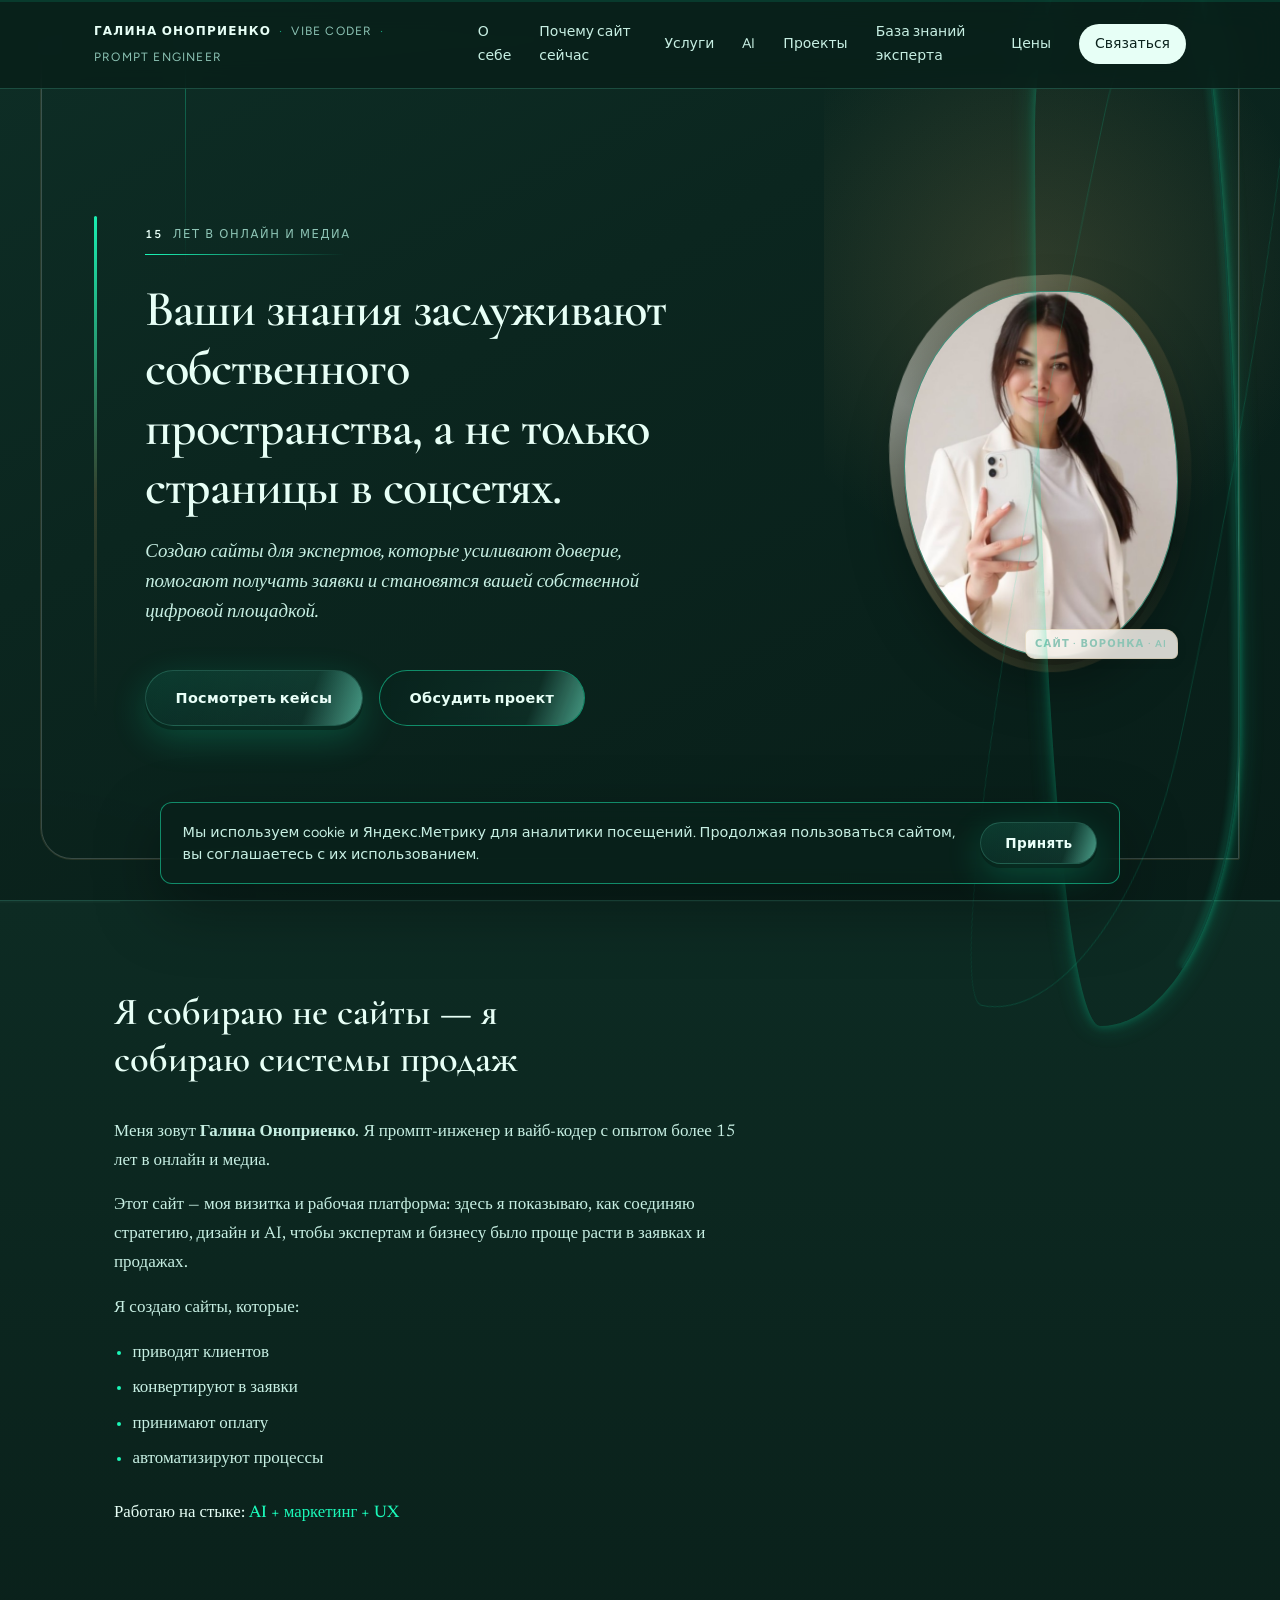
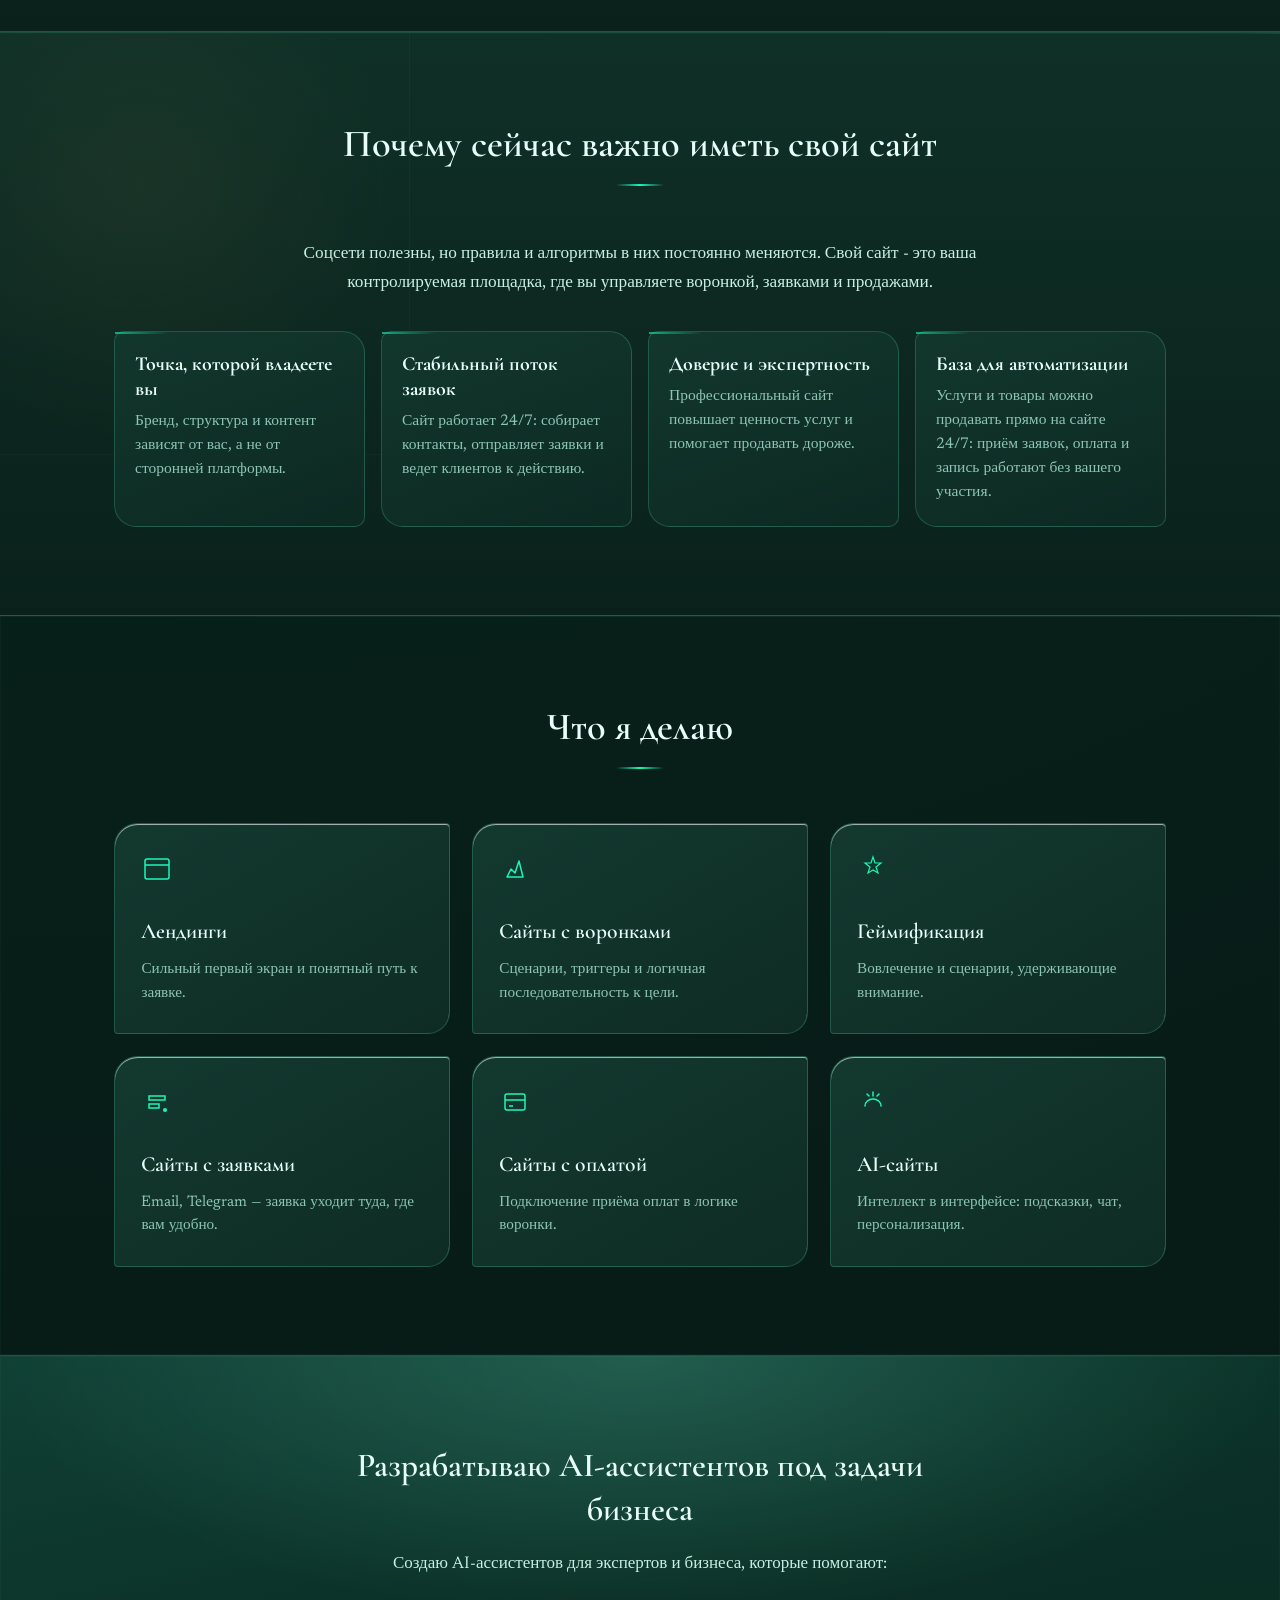
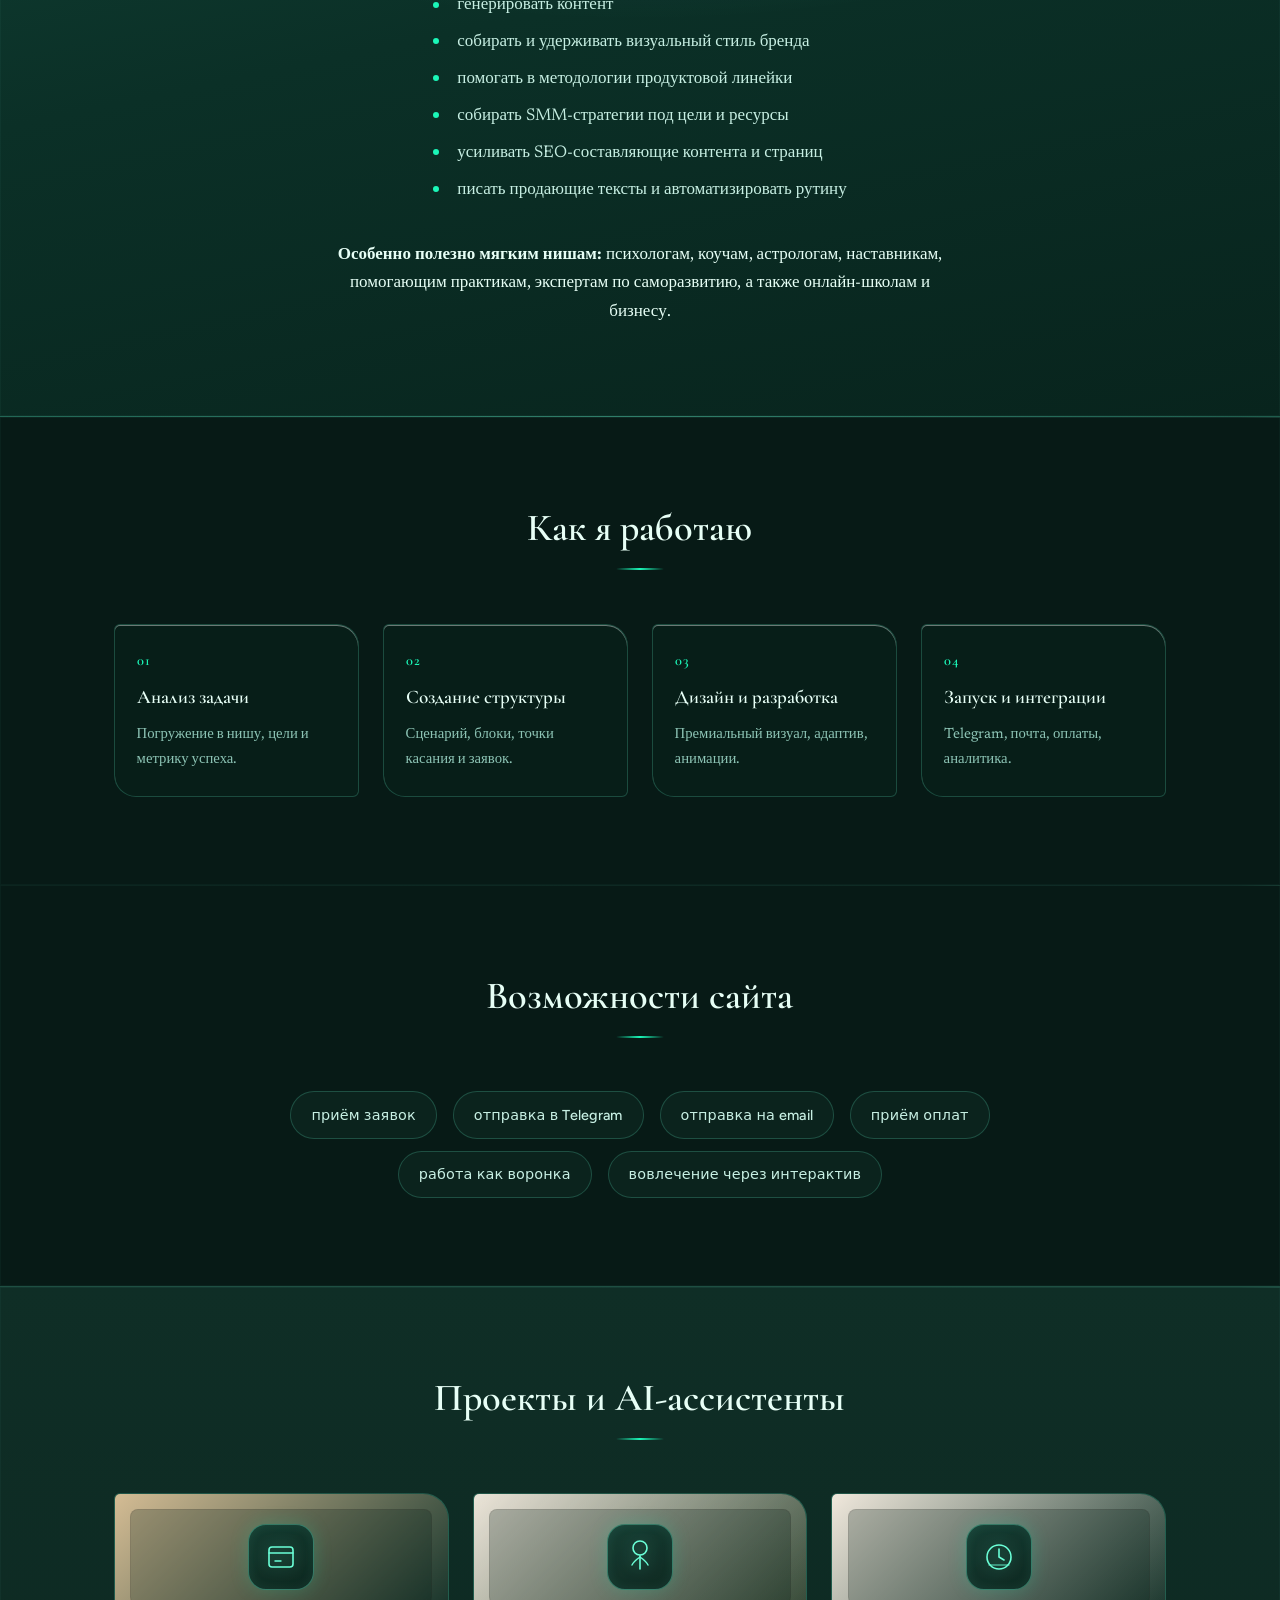
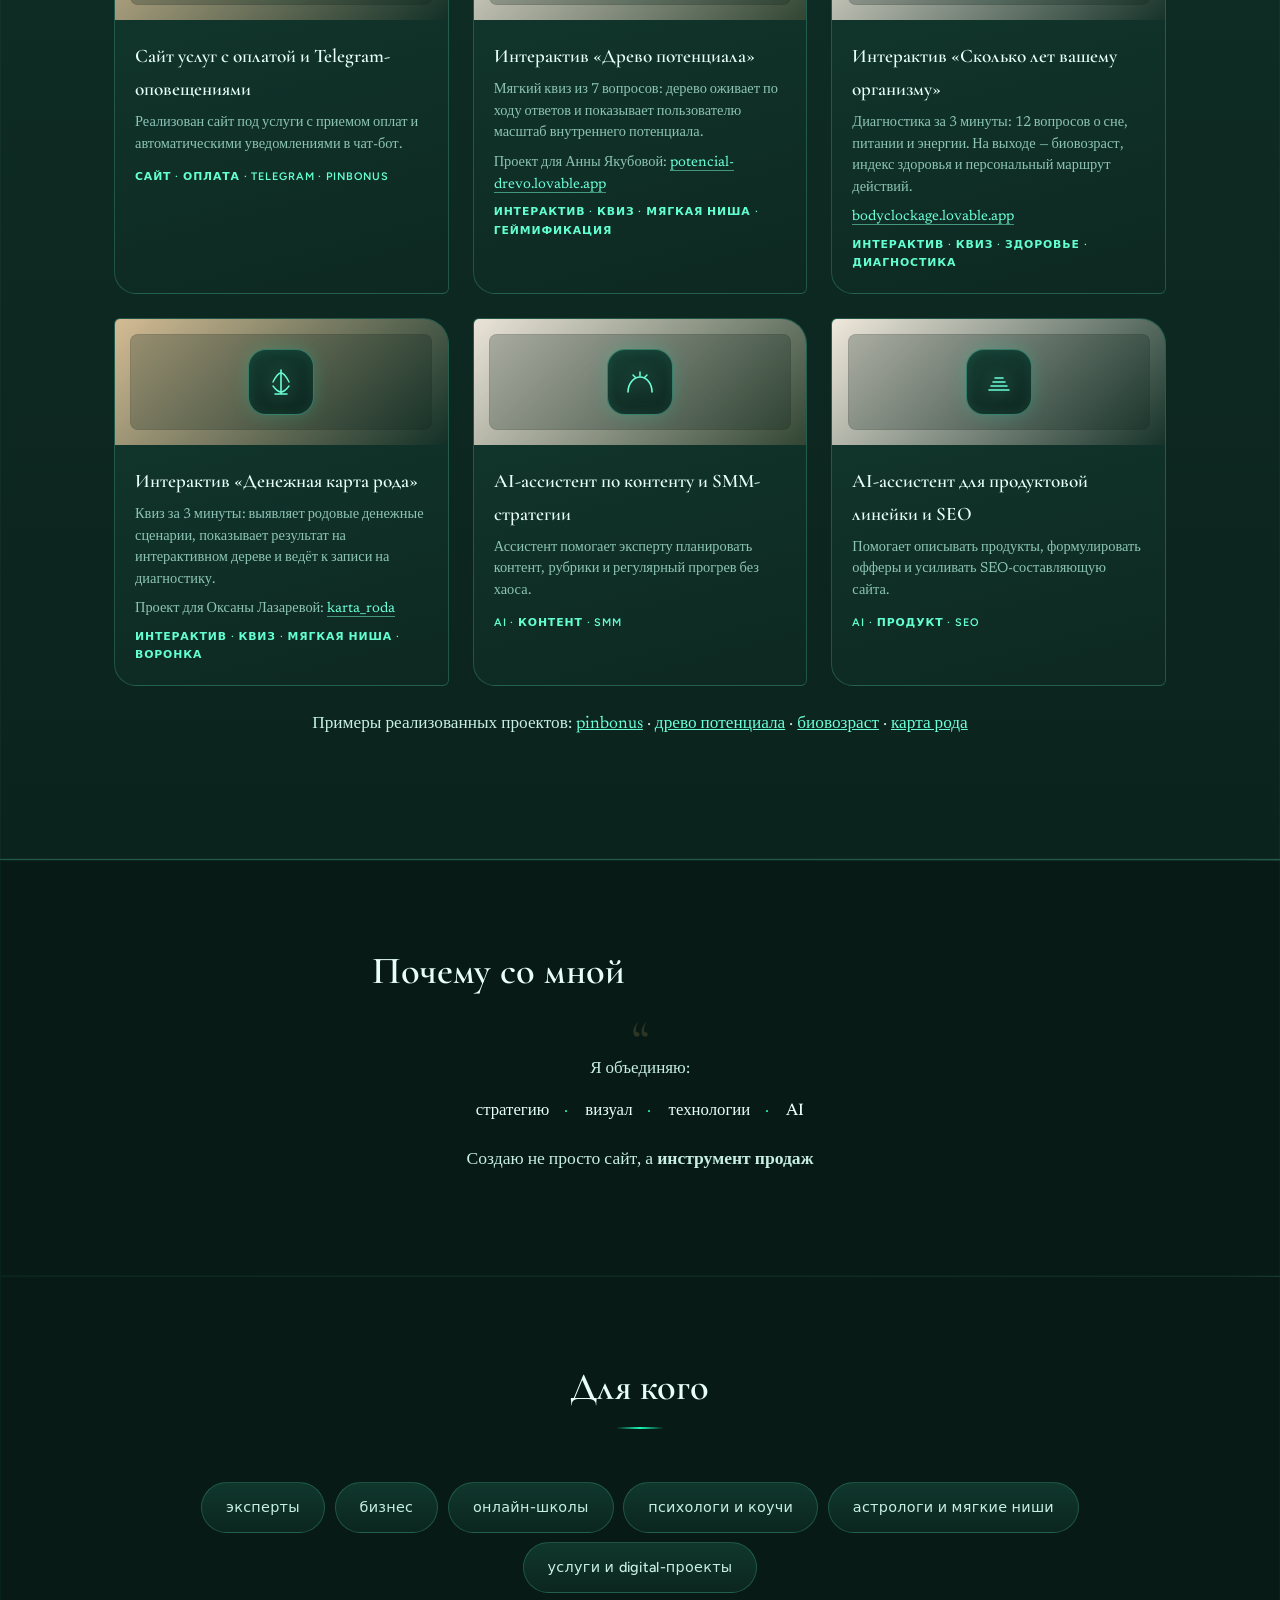
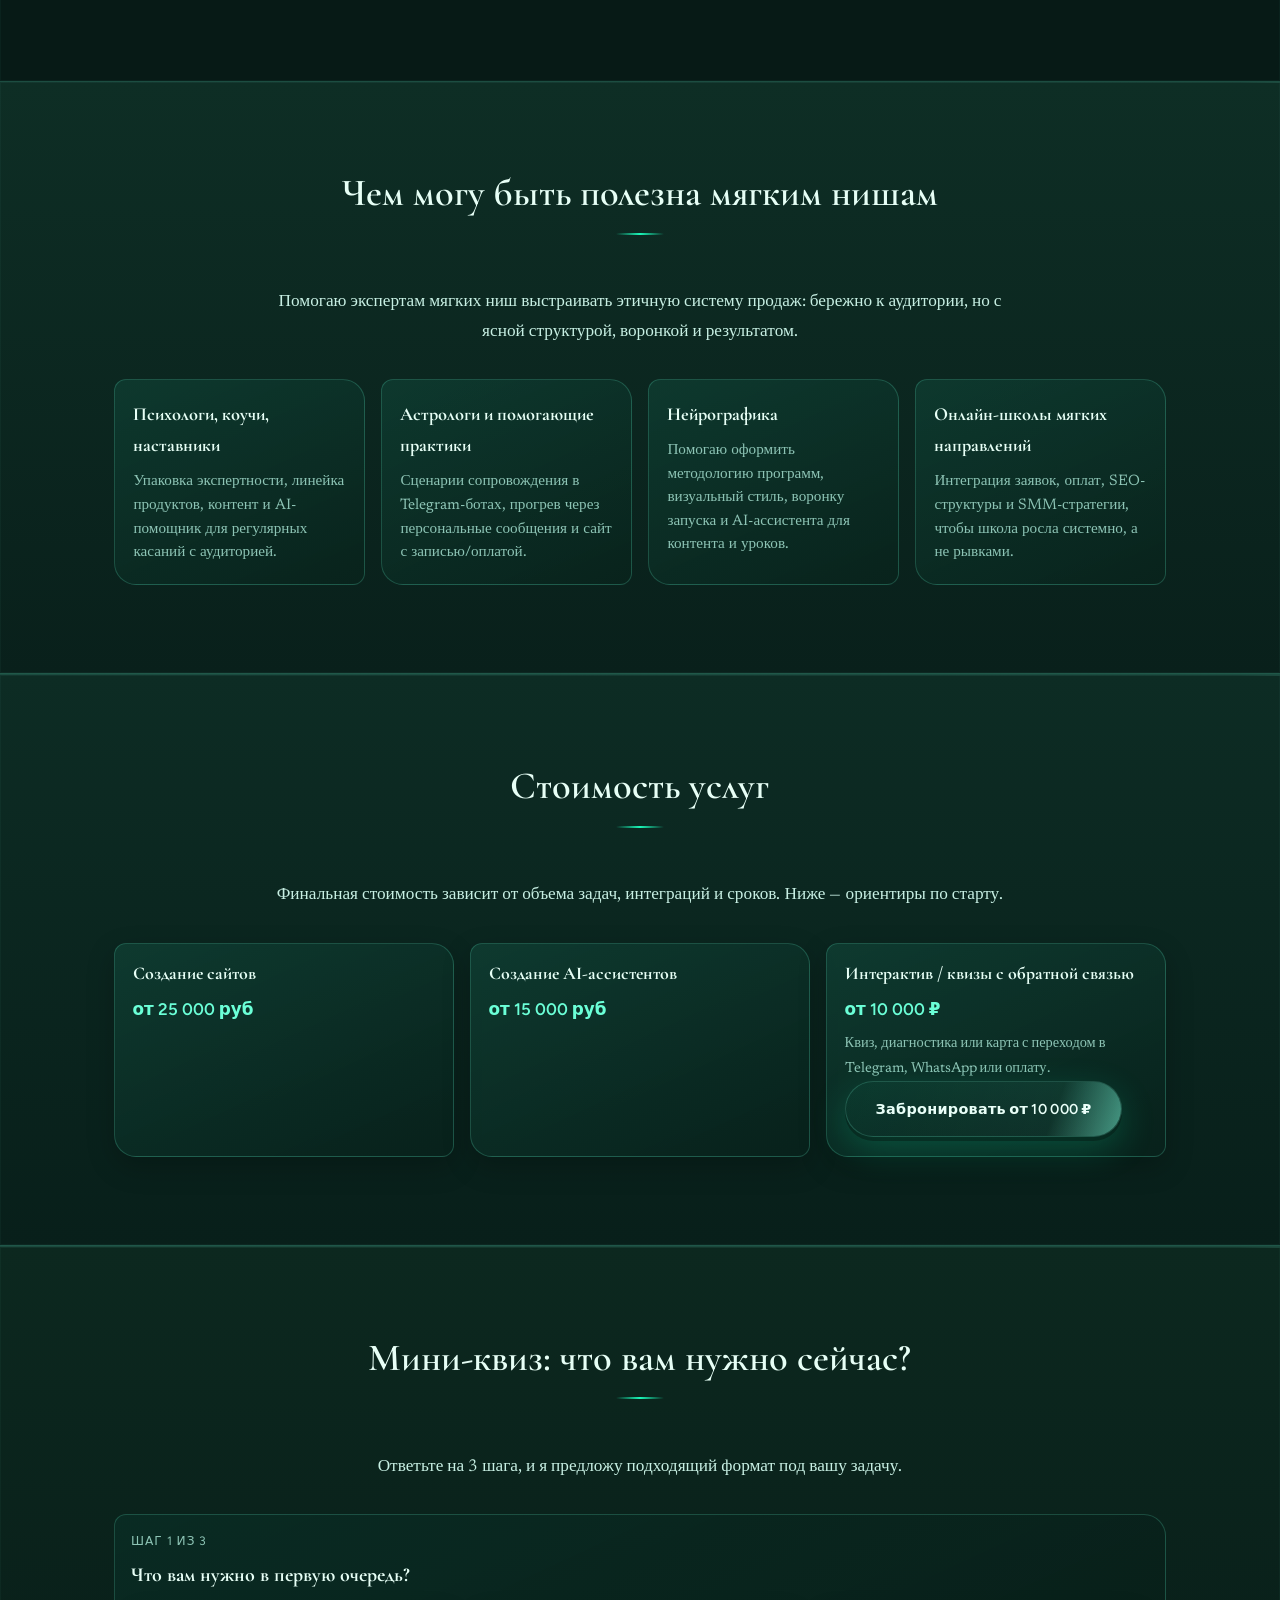
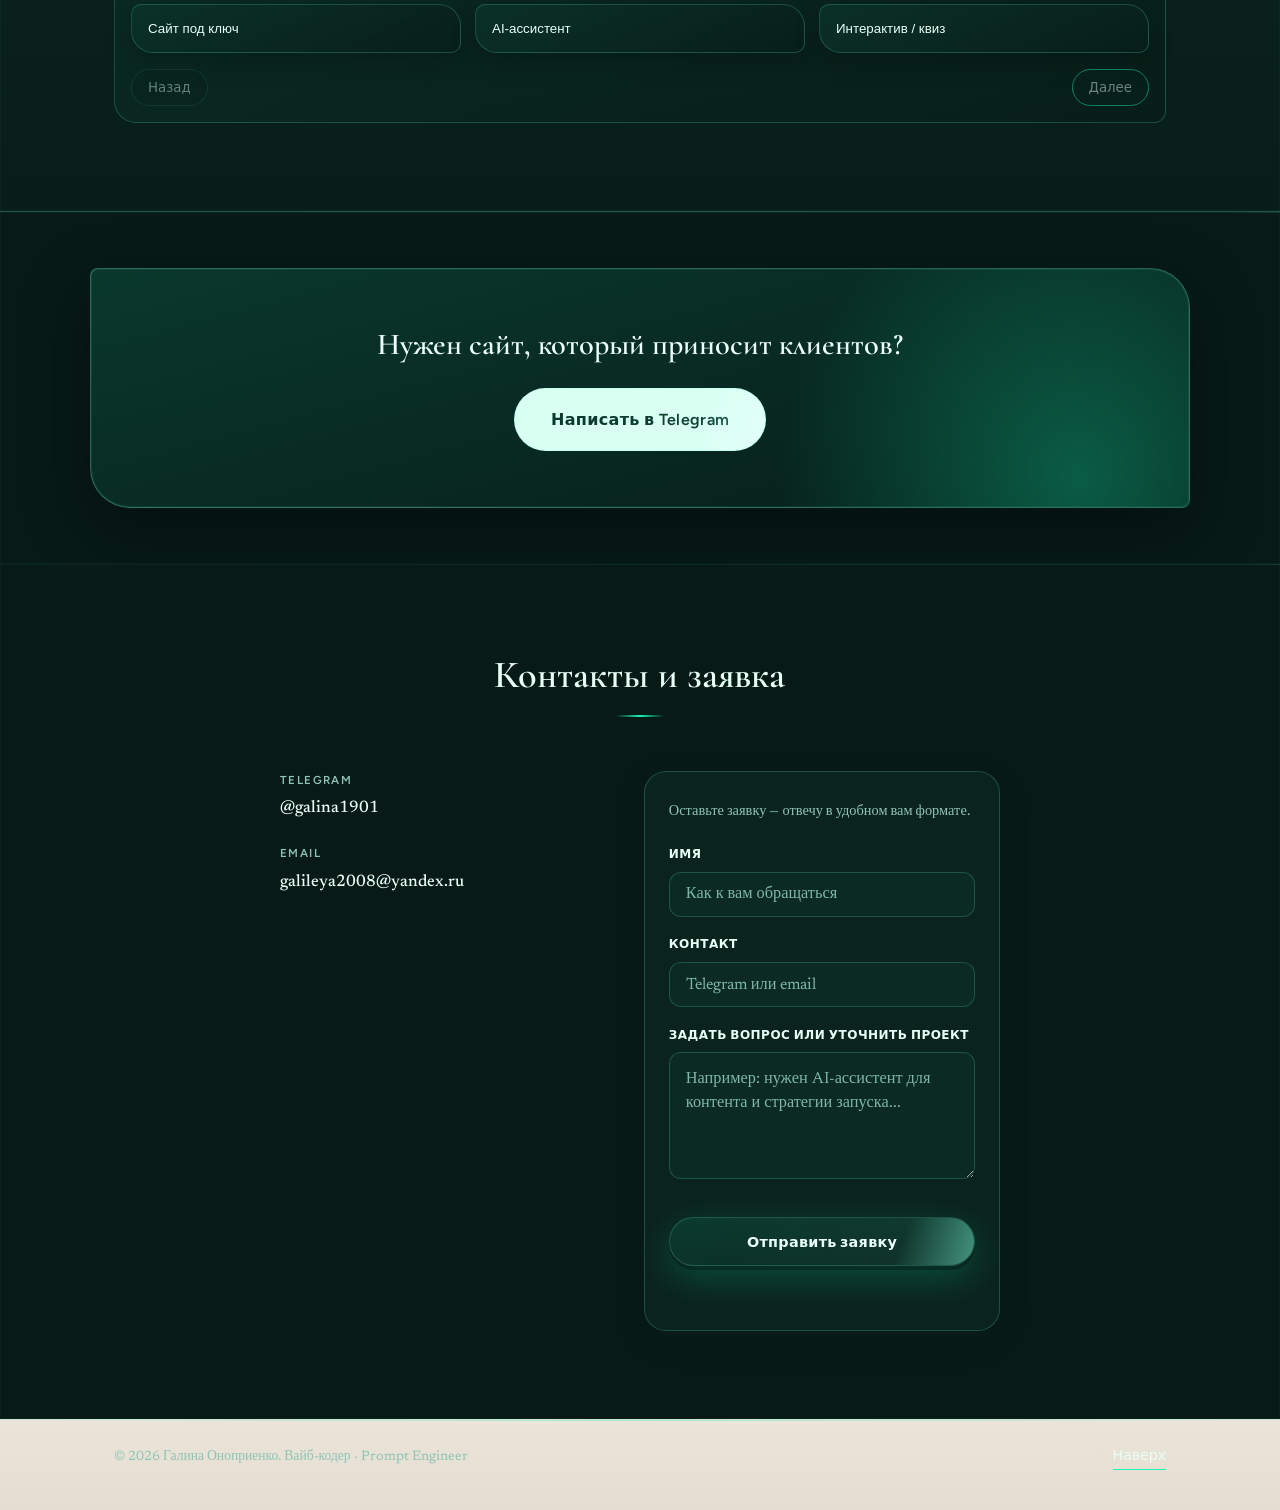
==== commit 7d162562: "Update Yandex verification meta tag for correct site Co-authored-by: Cursor <cursoragent@cursor.com>" ====
--- a/index.html
+++ b/index.html
@@ -3,7 +3,7 @@
 <head>
   <meta charset="UTF-8" />
   <meta name="viewport" content="width=device-width, initial-scale=1.0" />
-  <meta name="yandex-verification" content="a66d82d9a2f20568" />
+  <meta name="yandex-verification" content="a5a96de999f85abb" />
   <meta name="description" content="Галина Оноприенко — вайб-кодер и промпт-инженер. Сайты под ключ, воронки, геймификация, AI-ассистенты для бизнеса. 15 лет в онлайн и медиа." />
   <meta name="keywords" content="лендинг, сайт под ключ, AI-ассистент, промпт-инженер, воронка продаж" />
   <meta name="author" content="Галина Оноприенко" />
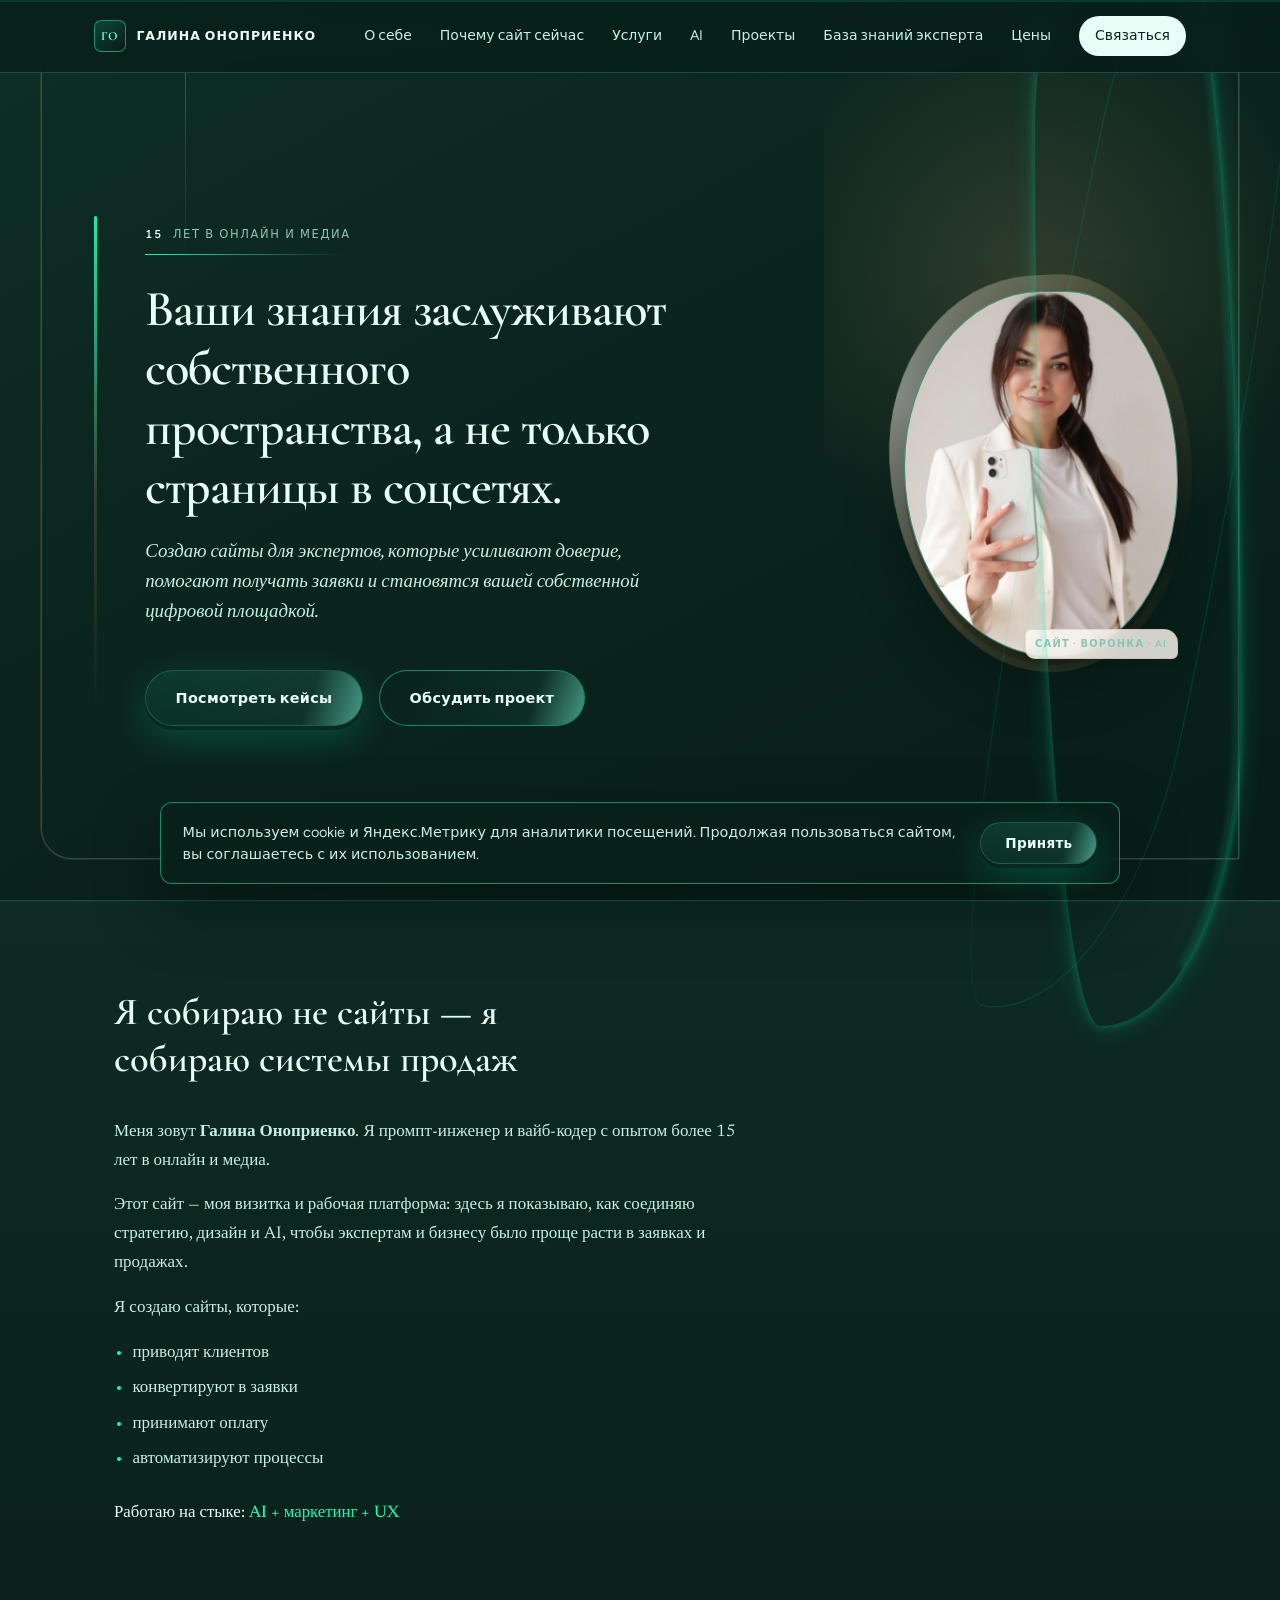
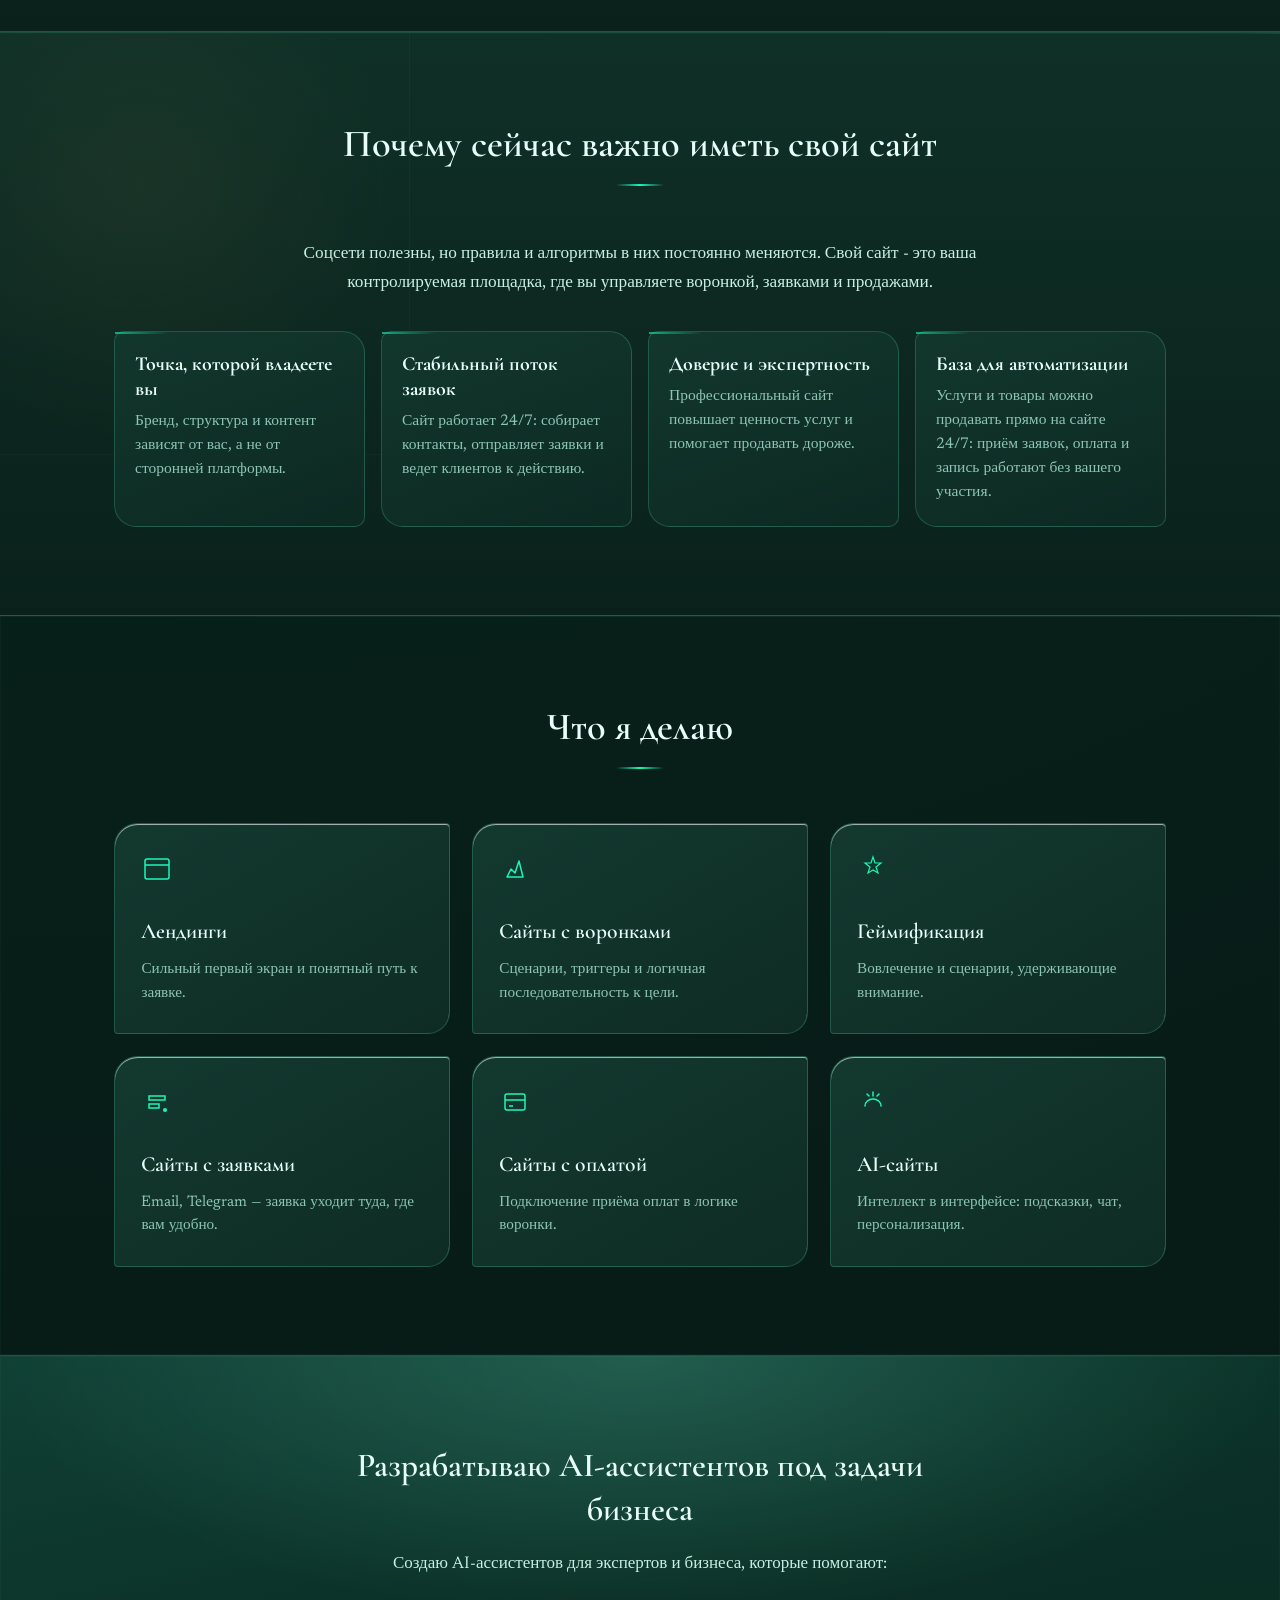
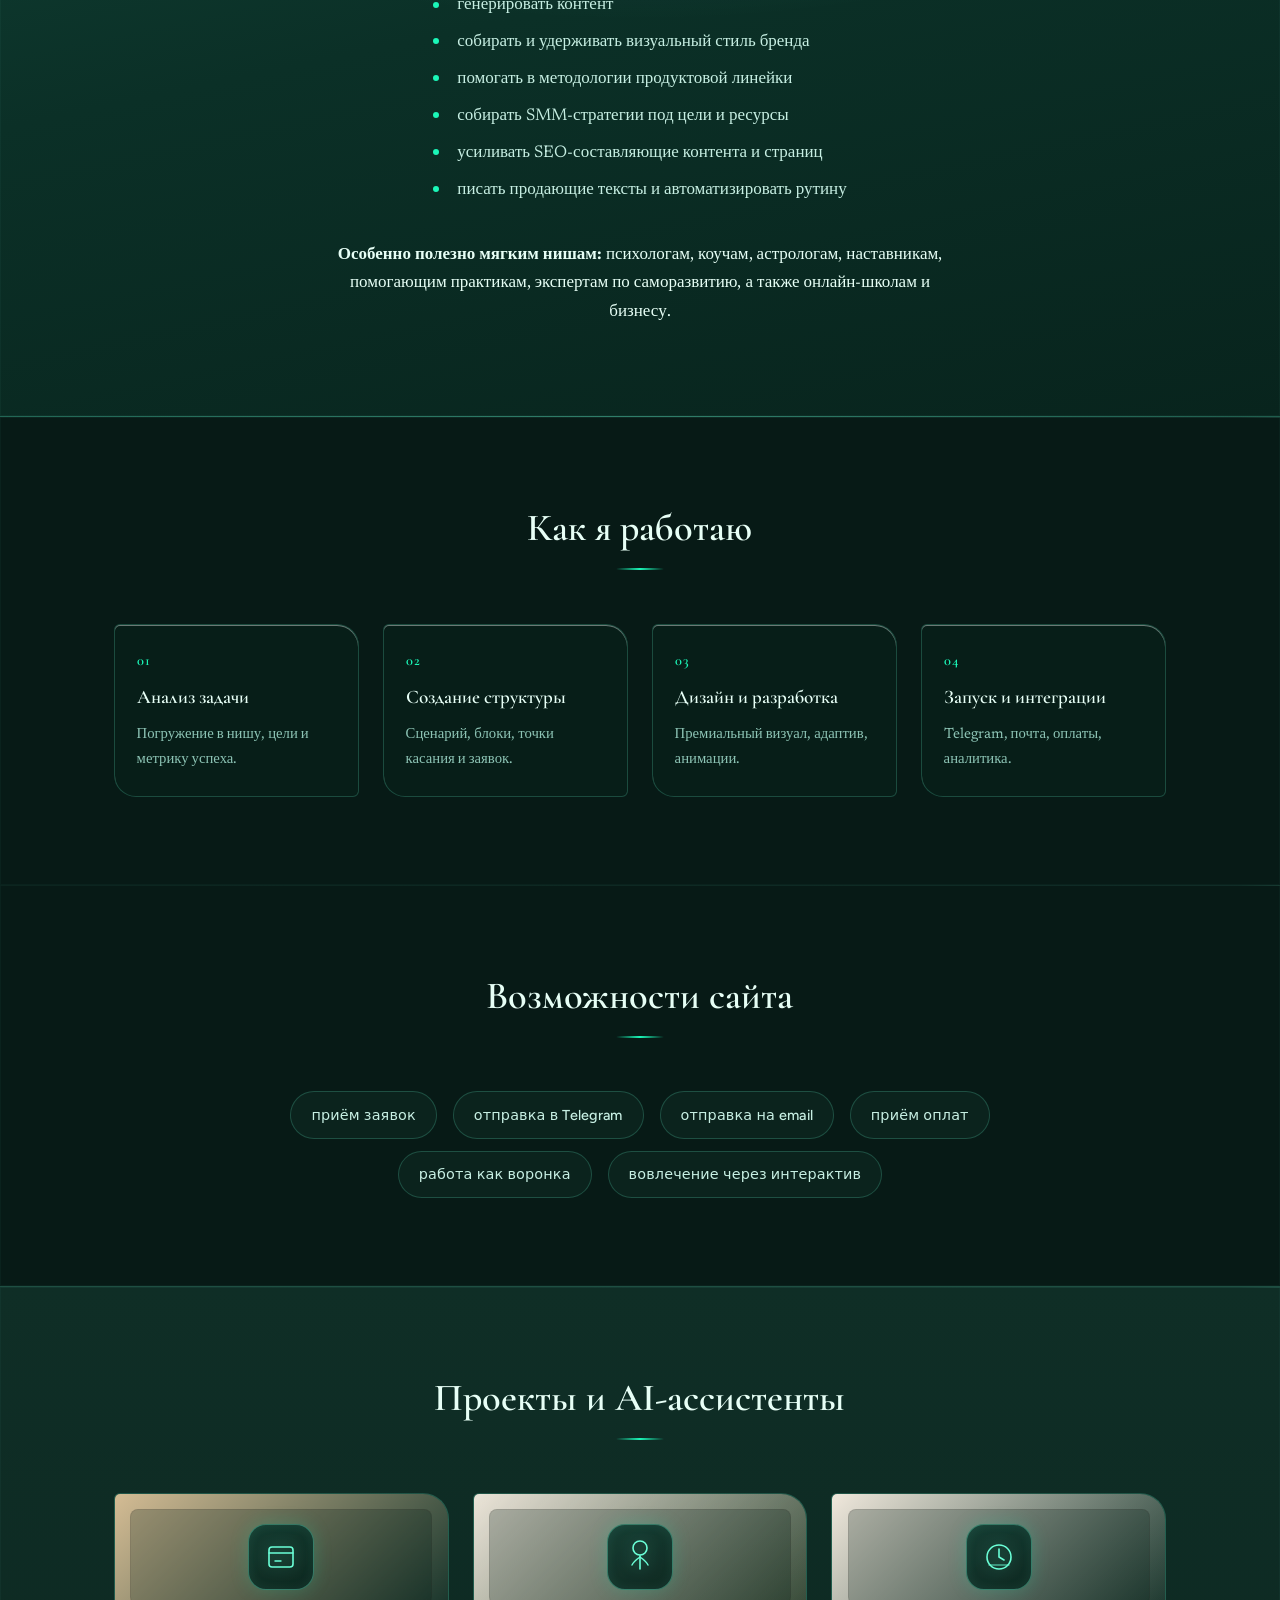
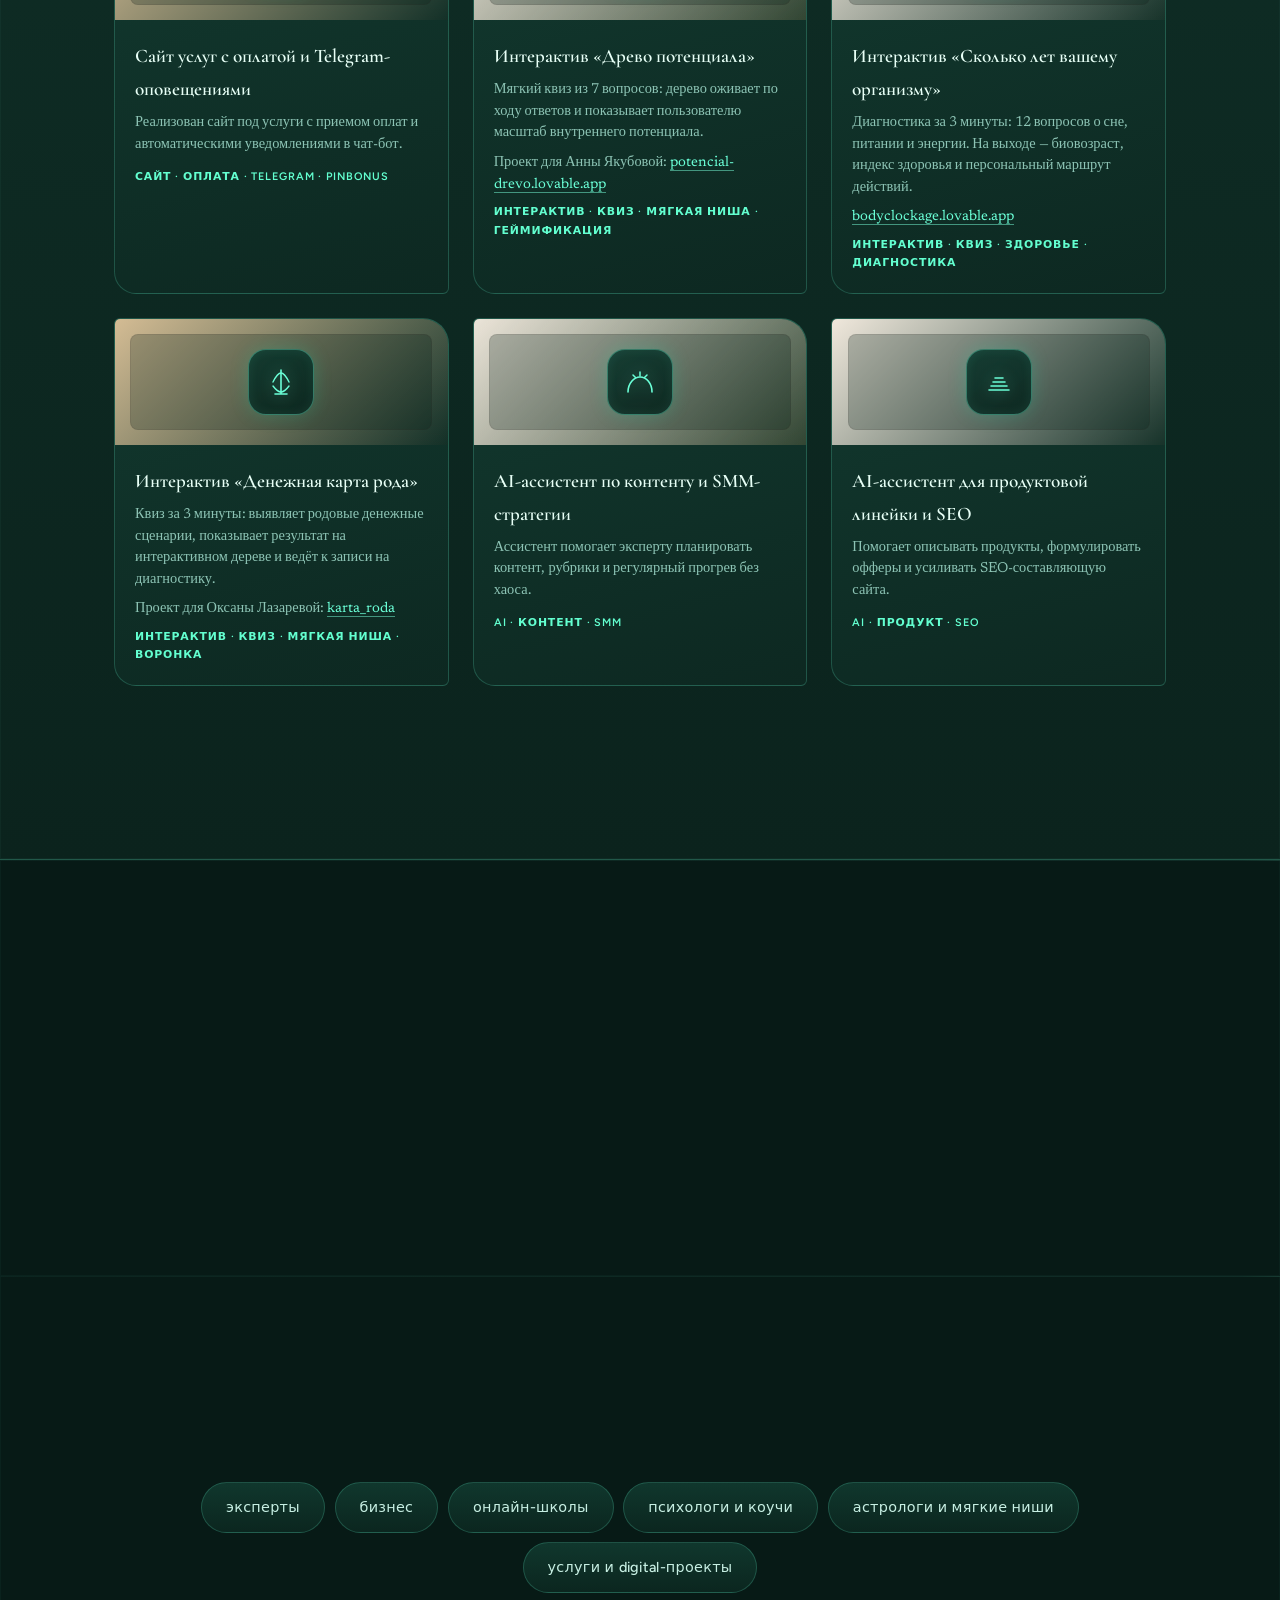
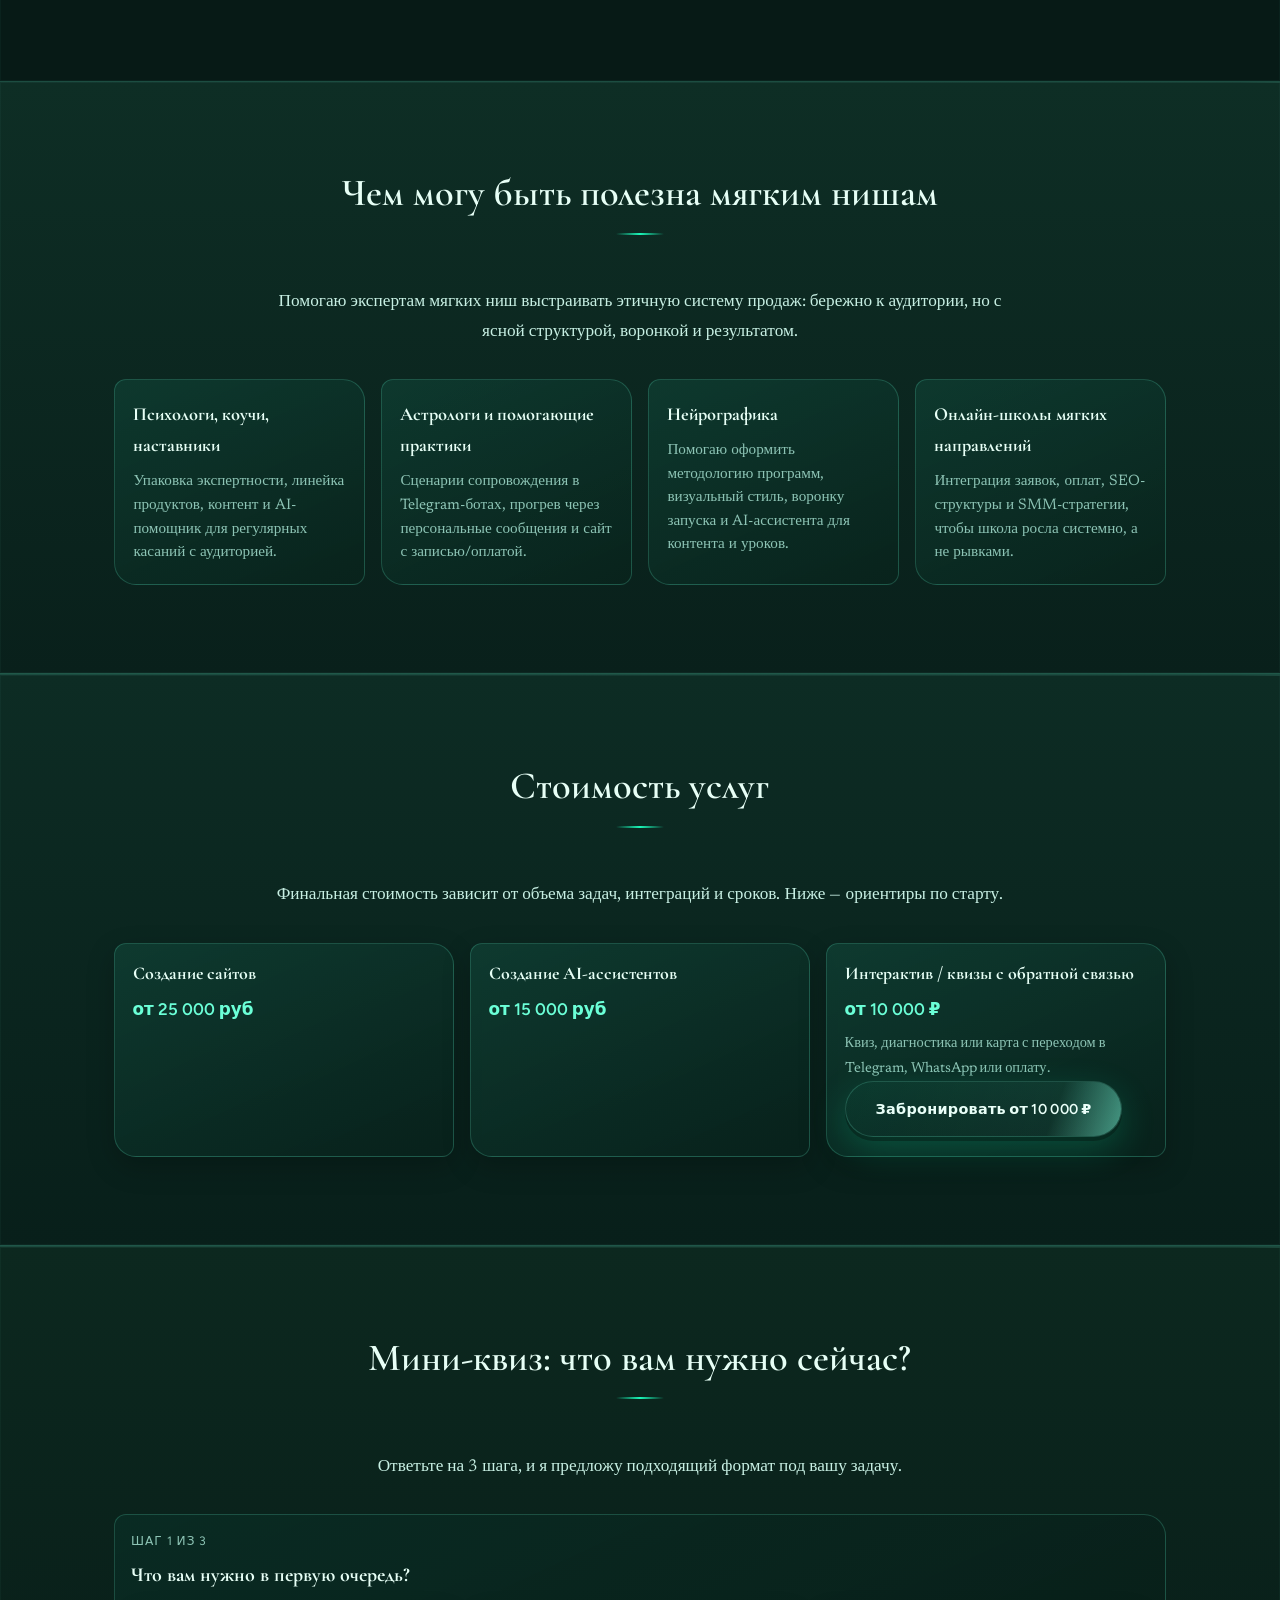
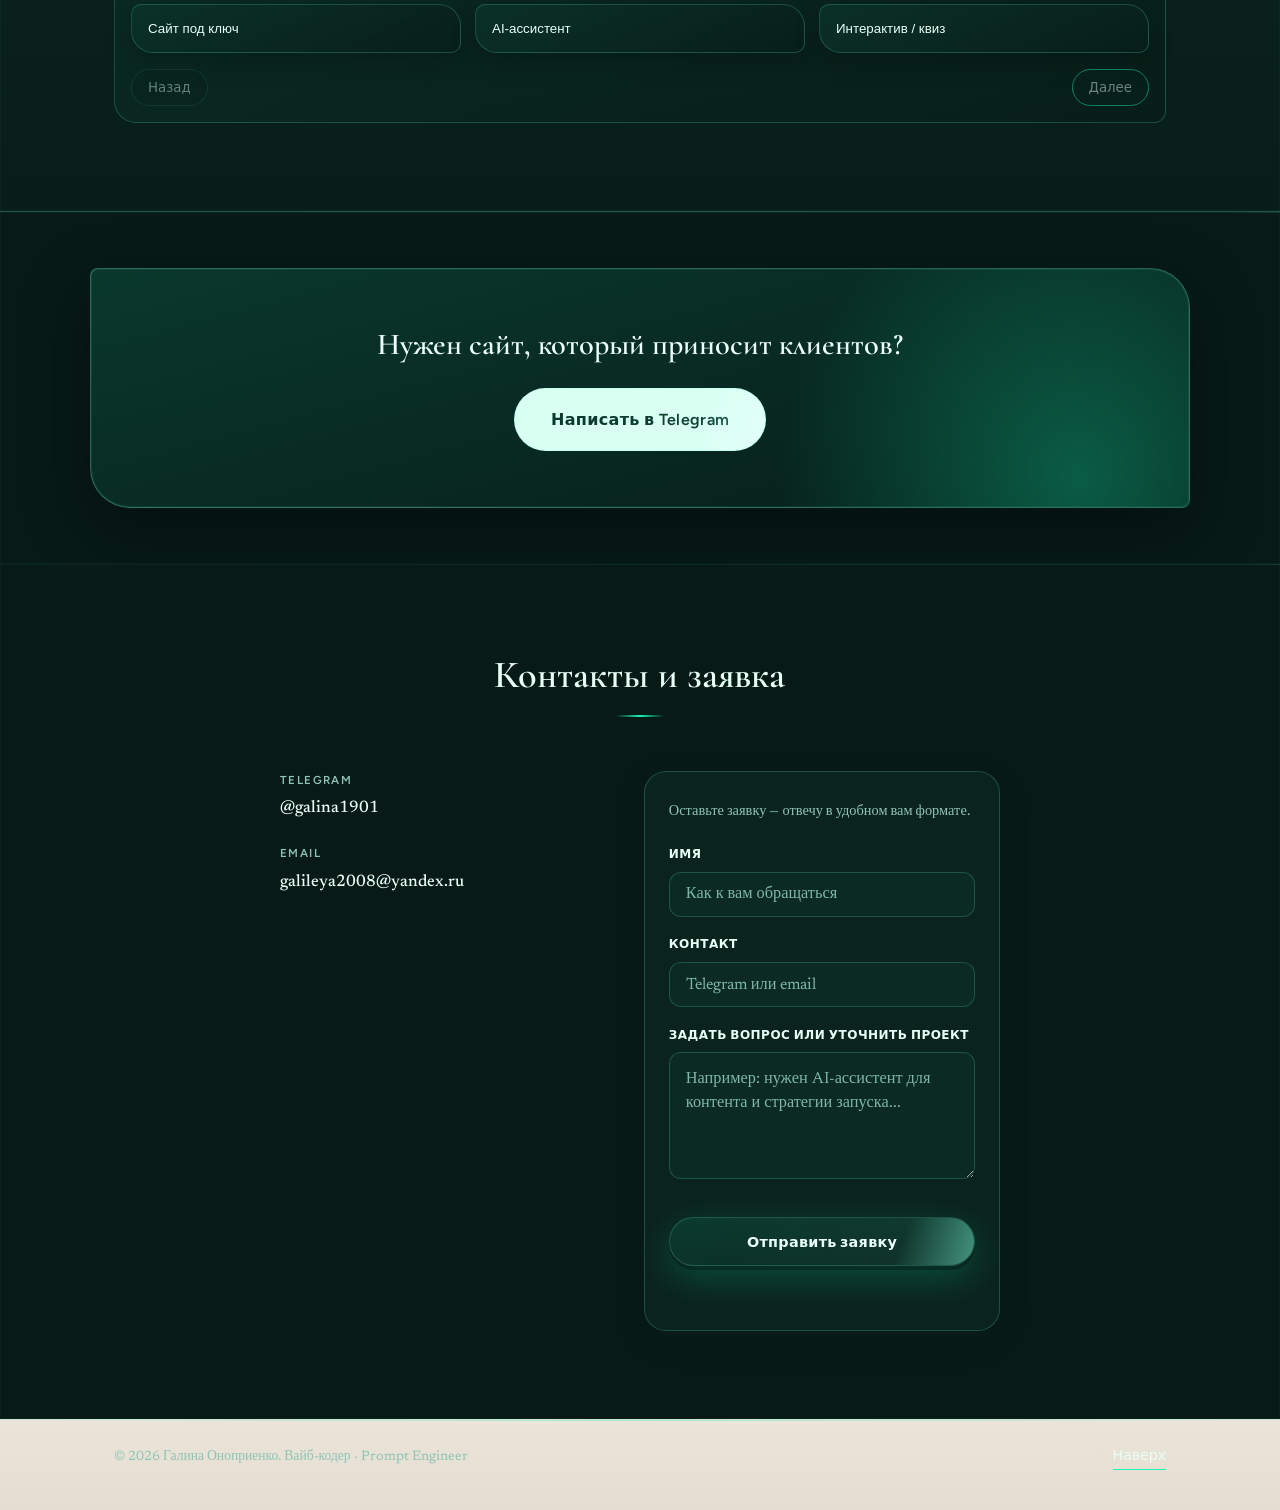
==== commit 872d3785: "Simplify header brand to GO monogram and name only Co-authored-by: Cursor <cursoragent@cursor.com>" ====
--- a/index.html
+++ b/index.html
@@ -41,11 +41,10 @@
   <header class="header" id="top">
     <div class="header__inner">
       <div class="header__brand">
-        <span class="header__name">Галина Оноприенко</span>
-        <span class="header__divider" aria-hidden="true">·</span>
-        <span class="header__tag">Vibe Coder</span>
-        <span class="header__divider" aria-hidden="true">·</span>
-        <span class="header__tag">Prompt Engineer</span>
+        <a href="index.html" class="header__brand-link" aria-label="Галина Оноприенко — на главную">
+          <span class="header__logo" aria-hidden="true">ГО</span>
+          <span class="header__name">Галина Оноприенко</span>
+        </a>
       </div>
       <nav class="header__nav" aria-label="Навигация по странице">
         <a href="#about" class="header__link">О себе</a>
--- a/css/styles.css
+++ b/css/styles.css
@@ -289,18 +289,58 @@
 
 .header__brand {
   display: flex;
-  flex-wrap: wrap;
   align-items: center;
-  gap: 0.35rem 0.5rem;
+  min-width: 0;
+}
+
+.header__brand-link {
+  display: inline-flex;
+  align-items: center;
+  gap: 0.65rem;
+  color: inherit;
+  text-decoration: none;
+  min-width: 0;
+}
+
+.header__brand-link:hover .header__name {
+  color: var(--champagne-light);
+}
+
+.header__brand-link:hover .header__logo {
+  border-color: var(--champagne);
+  box-shadow: 0 0 0 1px rgba(27, 247, 184, 0.18);
+}
+
+.header__logo {
+  flex-shrink: 0;
+  display: inline-flex;
+  align-items: center;
+  justify-content: center;
+  width: 2rem;
+  height: 2rem;
+  border-radius: 0.45rem;
+  border: 1px solid var(--line-strong);
+  background: linear-gradient(145deg, rgba(16, 72, 58, 0.95), rgba(8, 28, 22, 0.98));
+  font-family: var(--font-serif);
+  font-size: 0.78rem;
+  font-weight: 700;
+  letter-spacing: 0.04em;
+  line-height: 1;
+  color: var(--champagne-light);
+  transition: border-color 0.2s, box-shadow 0.2s;
+}
+
+.header__name {
   font-family: var(--font-ui);
-  font-size: 0.75rem;
-  letter-spacing: 0.1em;
+  font-size: 0.78rem;
+  font-weight: 600;
+  letter-spacing: 0.08em;
   text-transform: uppercase;
   color: var(--chocolate);
-}
-
-.header__name {
-  font-weight: 600;
+  white-space: nowrap;
+  overflow: hidden;
+  text-overflow: ellipsis;
+  transition: color 0.2s;
 }
 
 .header__name--link {
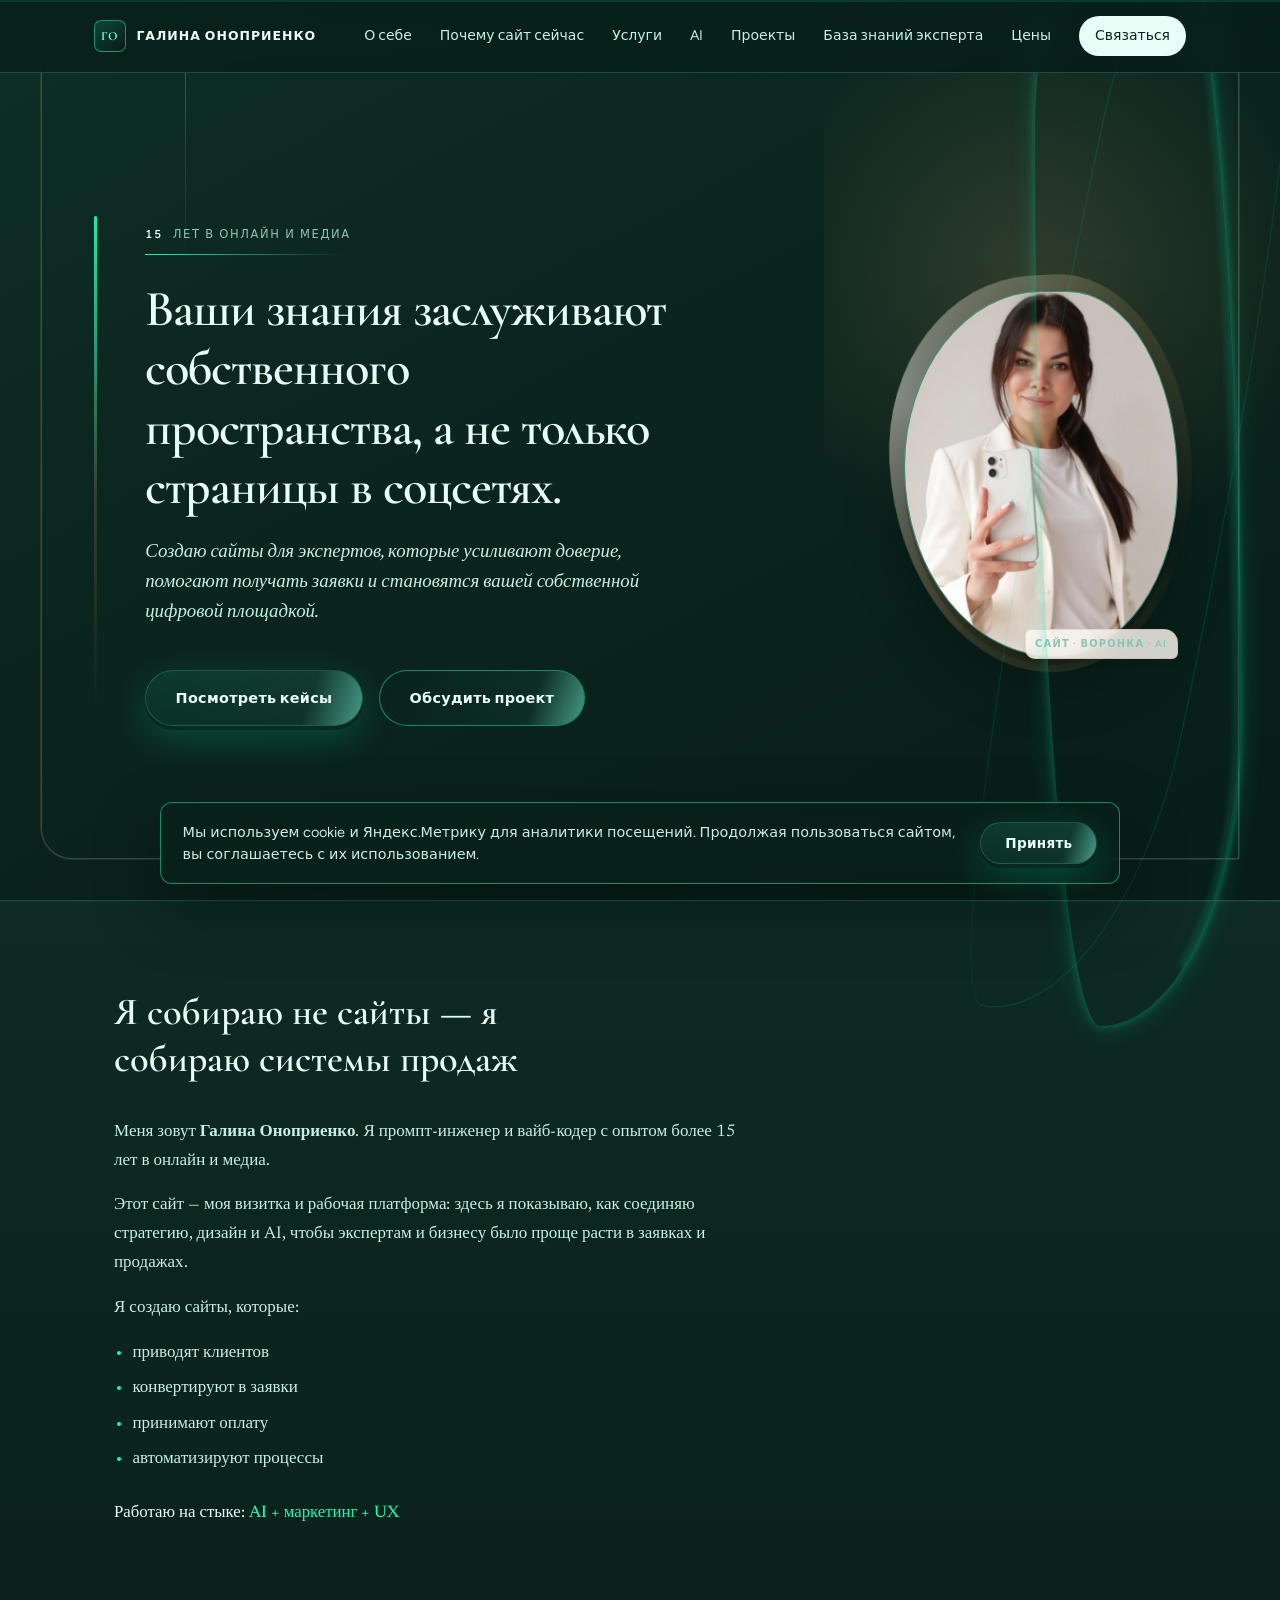
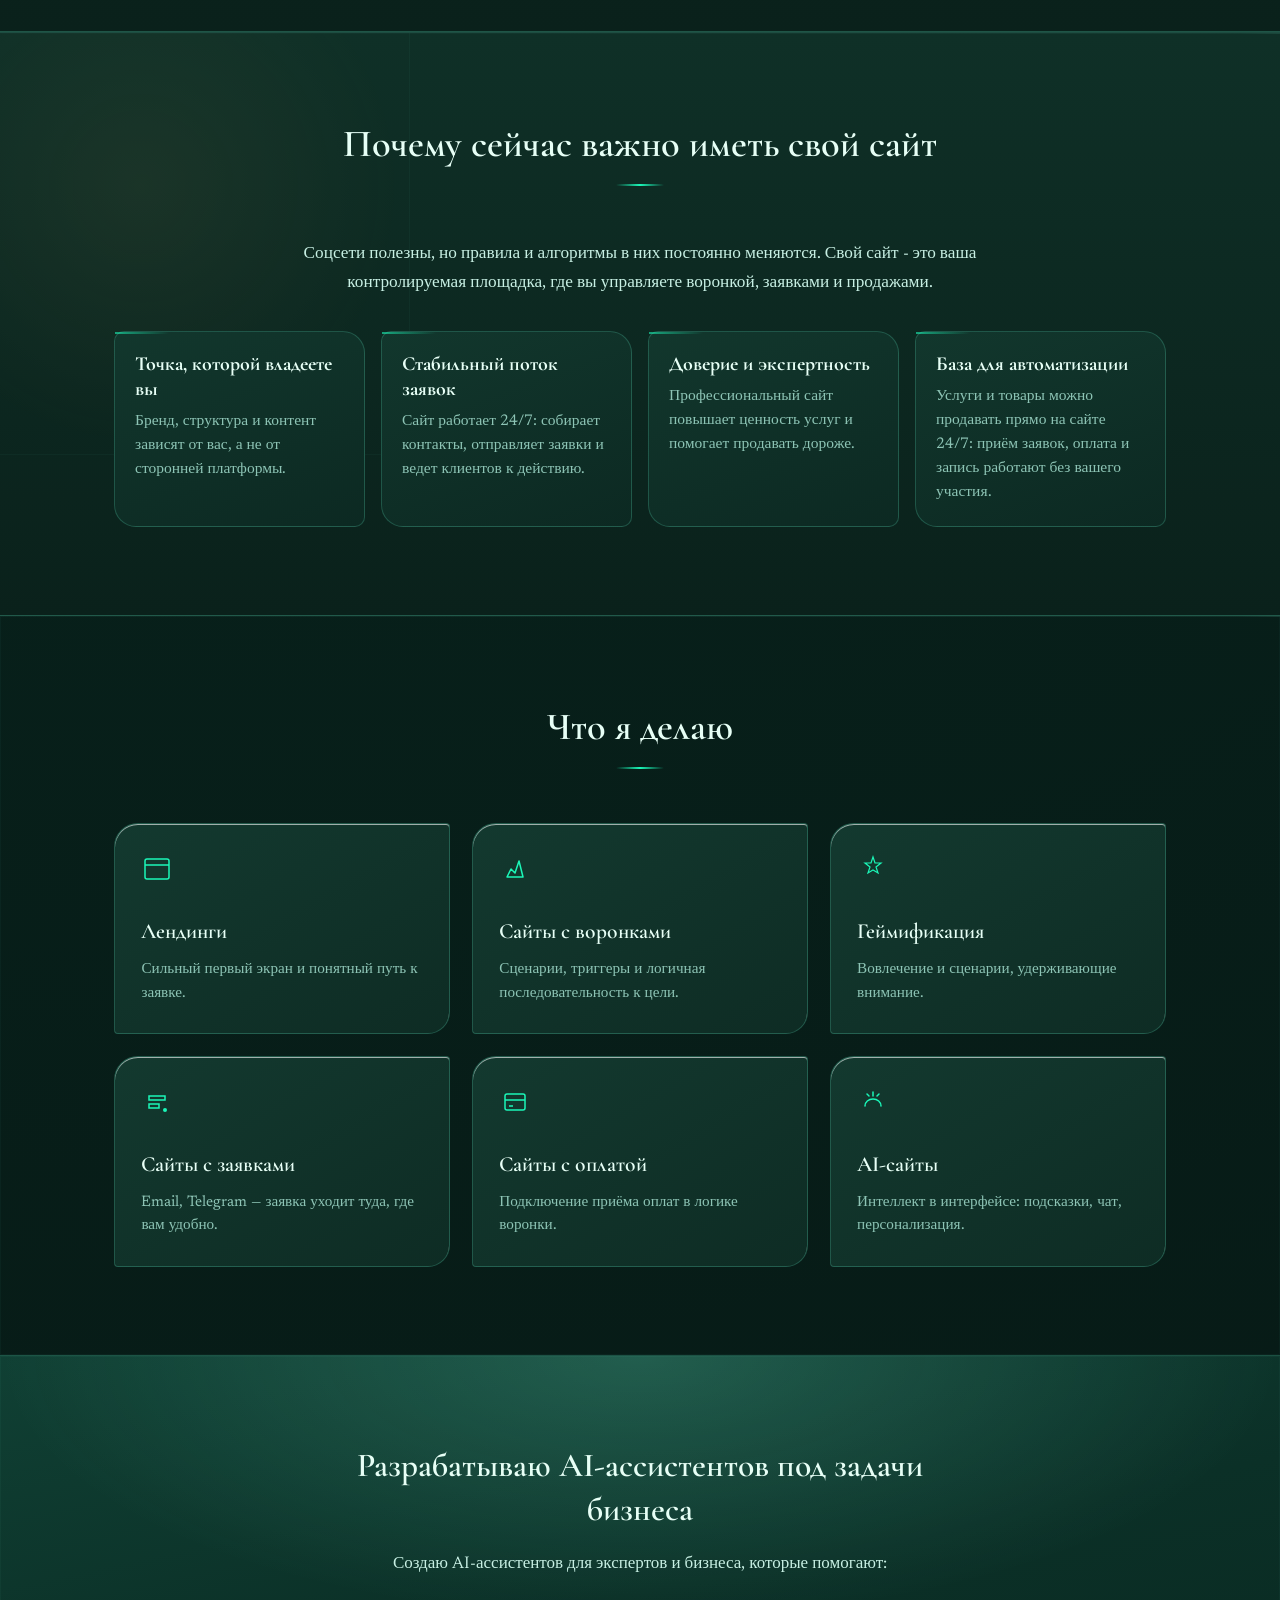
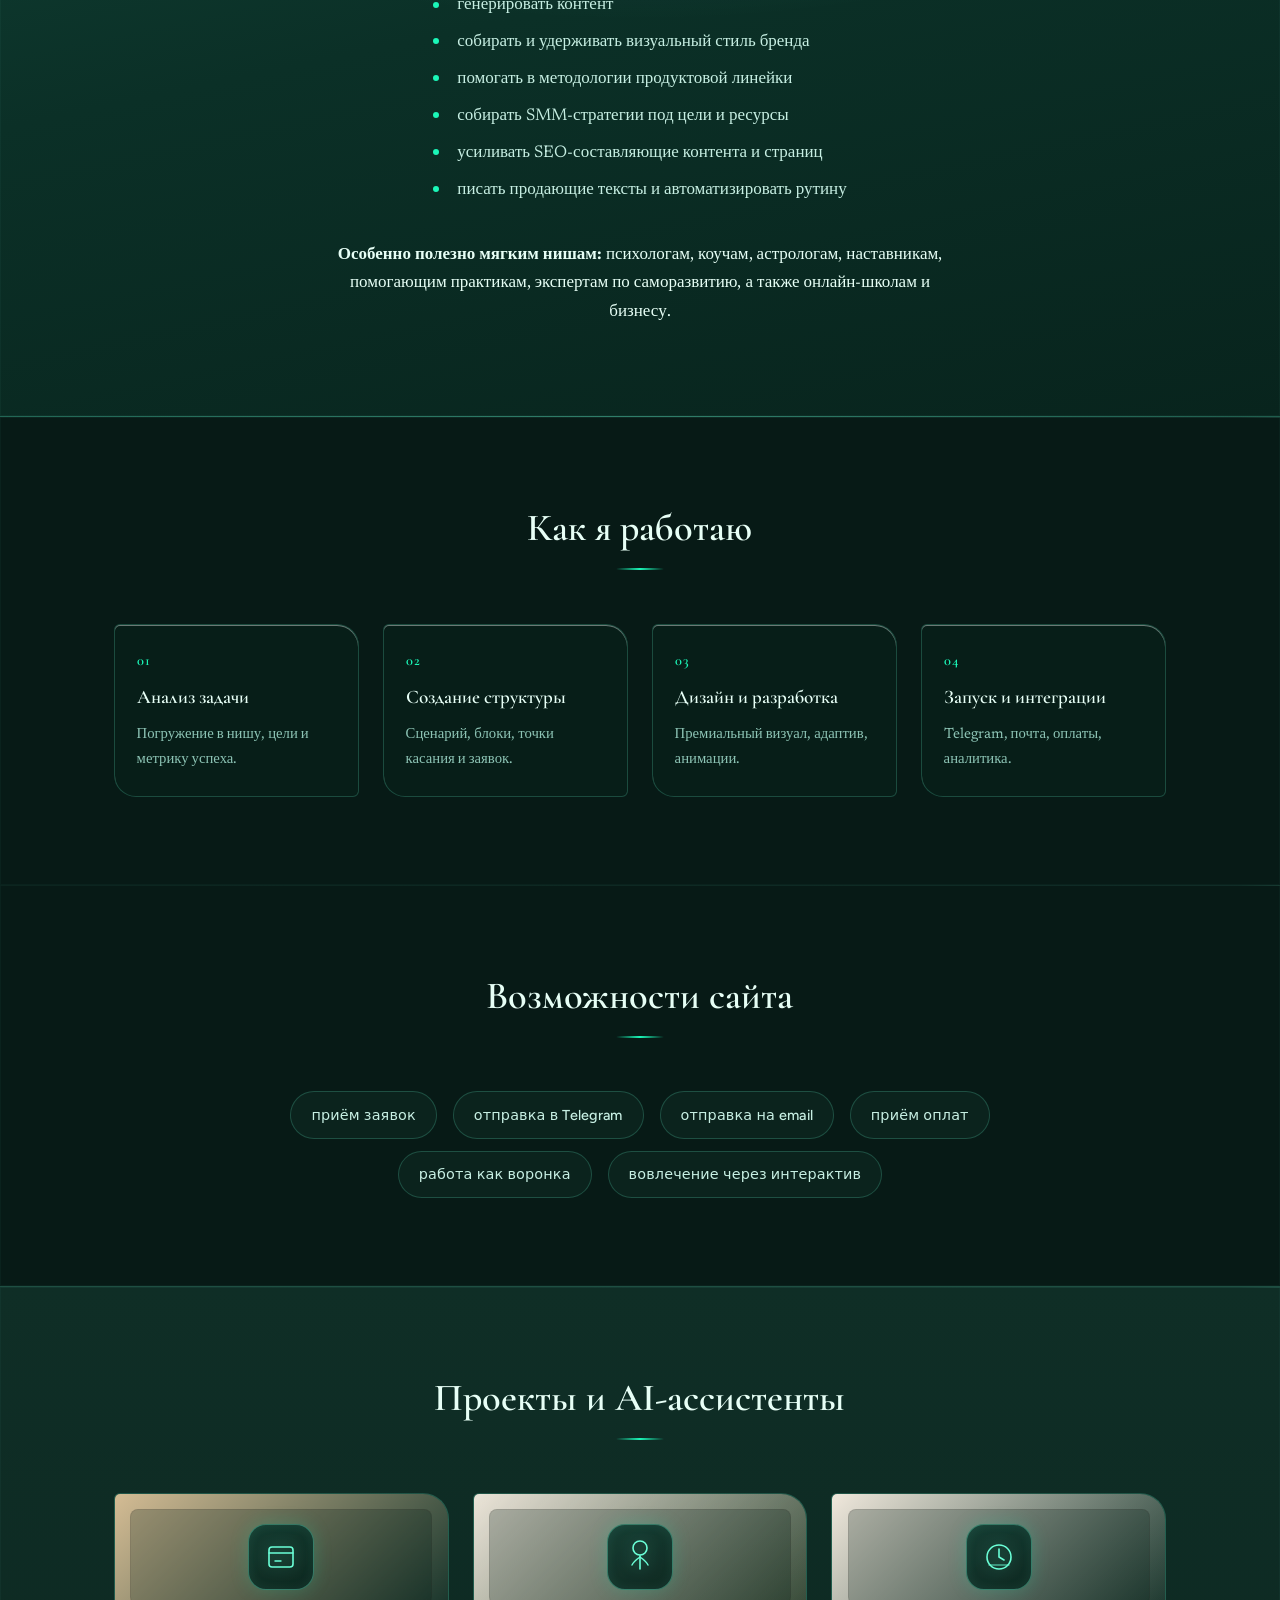
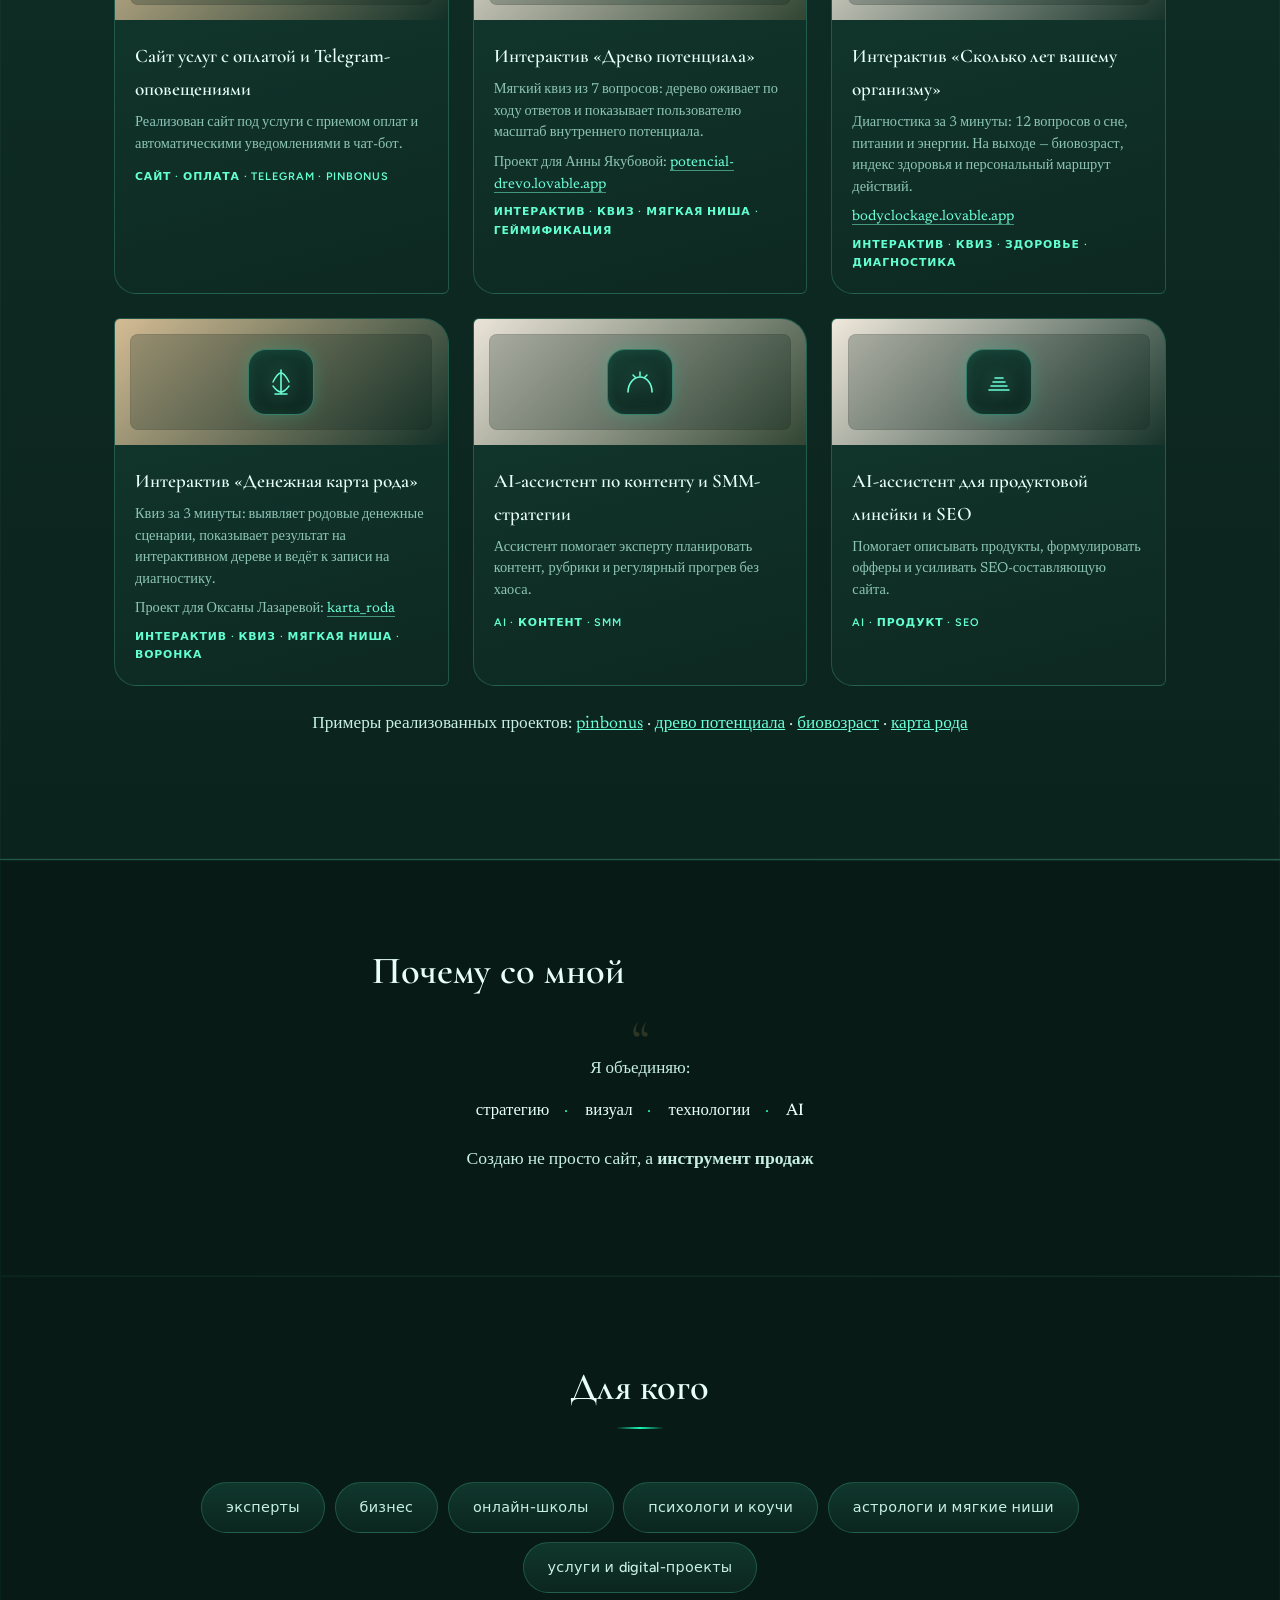
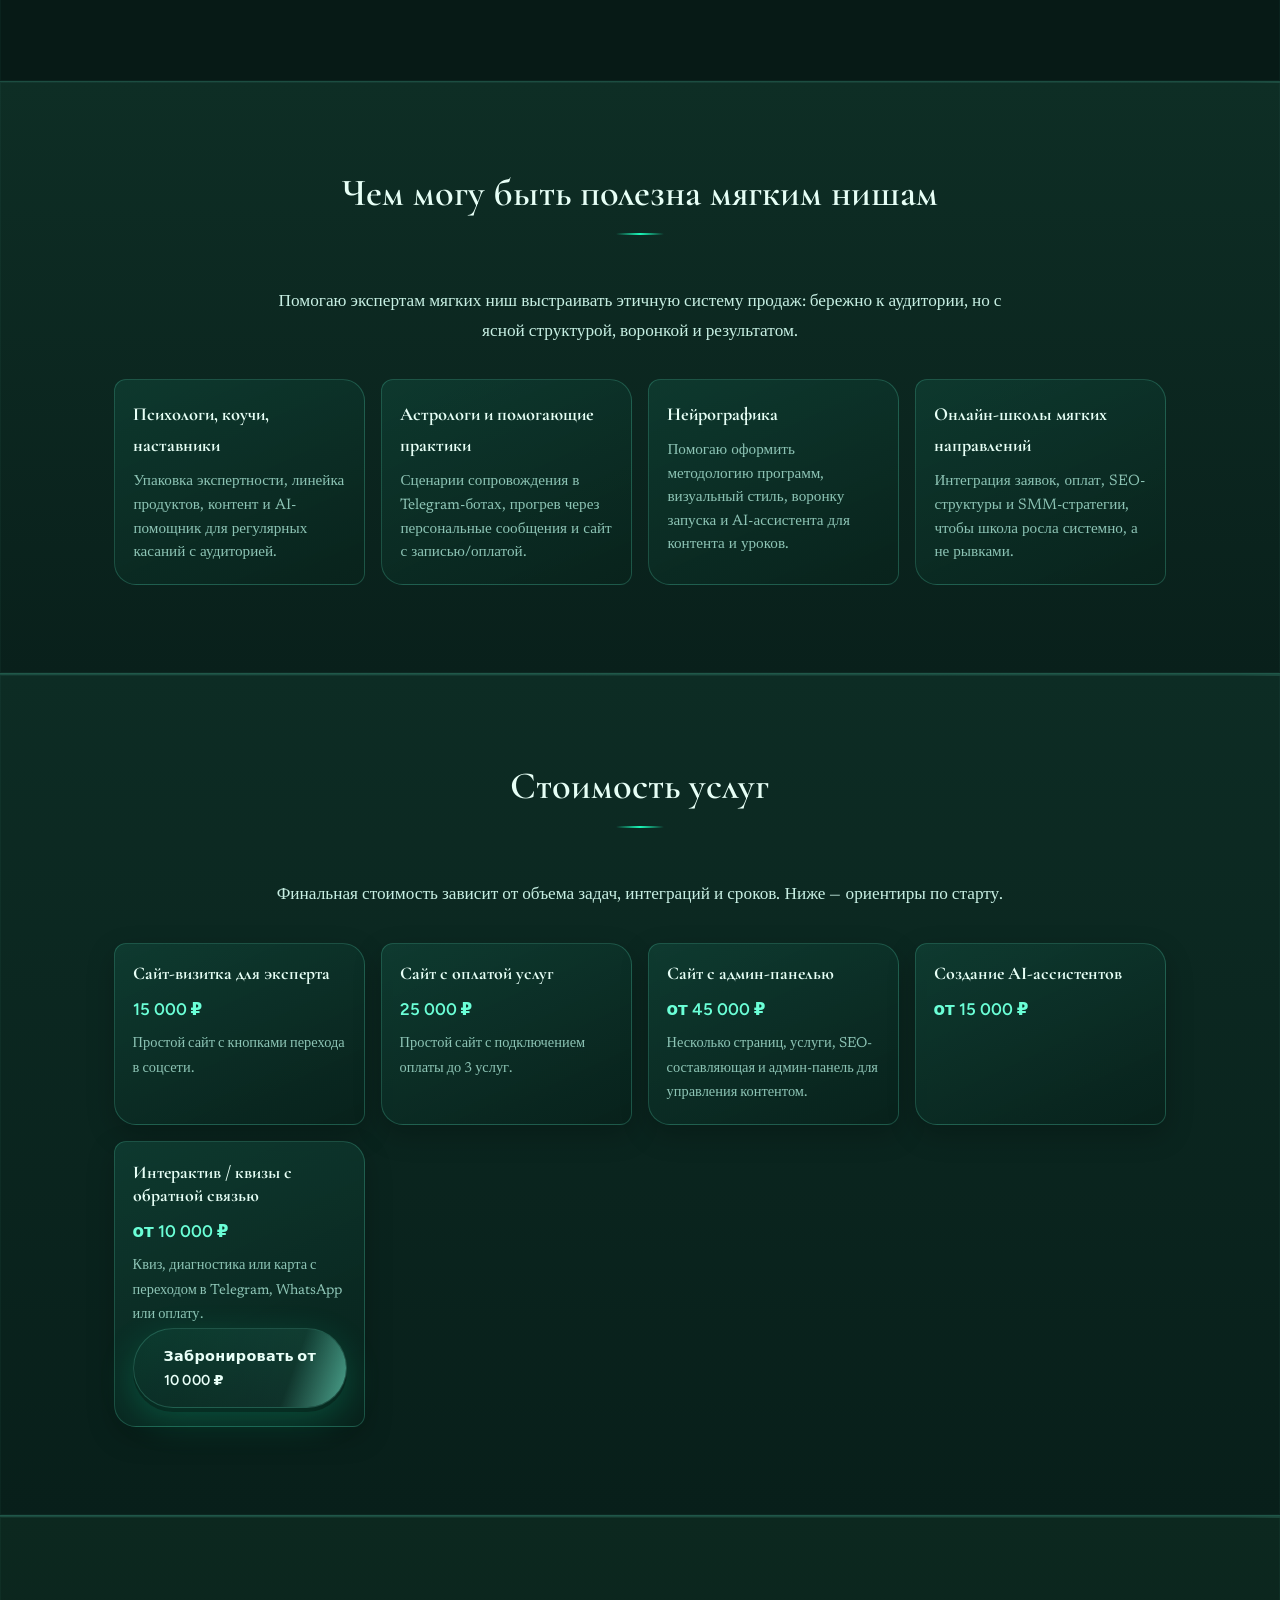
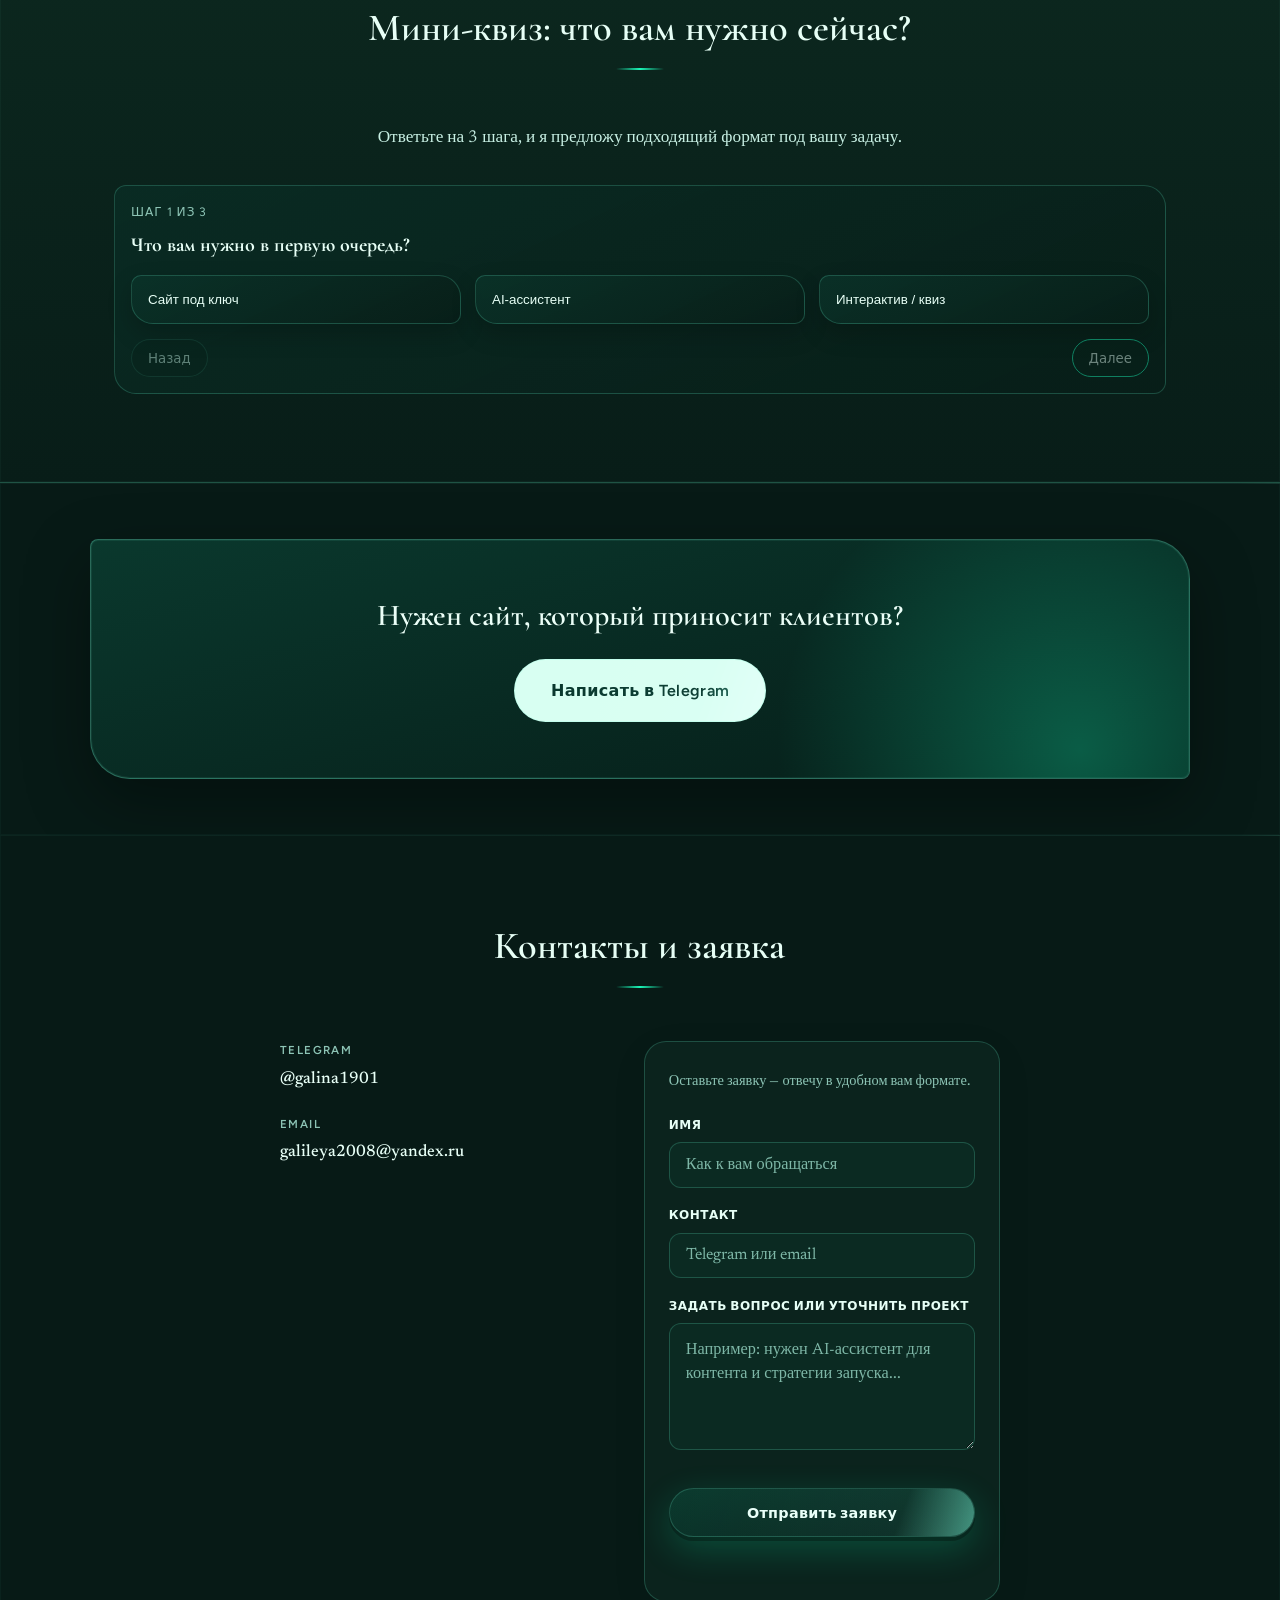
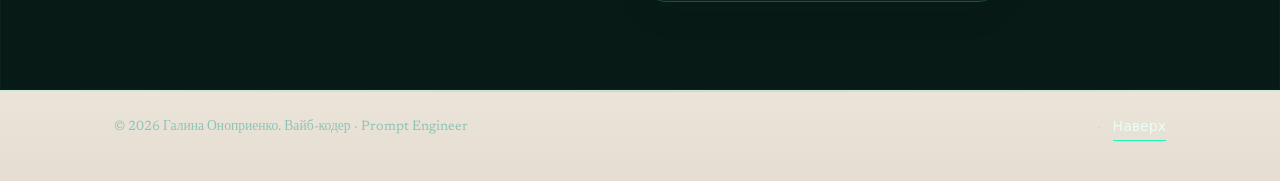
==== commit d2e147c2: "Update website package pricing in services section Co-authored-by: Cursor <cursoragent@cursor.com>" ====
--- a/index.html
+++ b/index.html
@@ -467,12 +467,23 @@
         </p>
         <div class="pricing__grid">
           <article class="pricing__item reveal">
-            <h3 class="pricing__name">Создание сайтов</h3>
-            <p class="pricing__value">от 25 000 руб</p>
+            <h3 class="pricing__name">Сайт-визитка для эксперта</h3>
+            <p class="pricing__value">15 000 ₽</p>
+            <p class="pricing__note">Простой сайт с кнопками перехода в соцсети.</p>
+          </article>
+          <article class="pricing__item reveal">
+            <h3 class="pricing__name">Сайт с оплатой услуг</h3>
+            <p class="pricing__value">25 000 ₽</p>
+            <p class="pricing__note">Простой сайт с подключением оплаты до 3 услуг.</p>
+          </article>
+          <article class="pricing__item reveal">
+            <h3 class="pricing__name">Сайт с админ-панелью</h3>
+            <p class="pricing__value">от 45 000 ₽</p>
+            <p class="pricing__note">Несколько страниц, услуги, SEO-составляющая и админ-панель для управления контентом.</p>
           </article>
           <article class="pricing__item reveal">
             <h3 class="pricing__name">Создание AI-ассистентов</h3>
-            <p class="pricing__value">от 15 000 руб</p>
+            <p class="pricing__value">от 15 000 ₽</p>
           </article>
           <article class="pricing__item reveal">
             <h3 class="pricing__name">Интерактив / квизы с обратной связью</h3>
--- a/css/styles.css
+++ b/css/styles.css
@@ -1615,7 +1615,7 @@
 
 .pricing__grid {
   display: grid;
-  grid-template-columns: repeat(auto-fit, minmax(220px, 1fr));
+  grid-template-columns: repeat(auto-fit, minmax(240px, 1fr));
   gap: 1rem;
 }
 
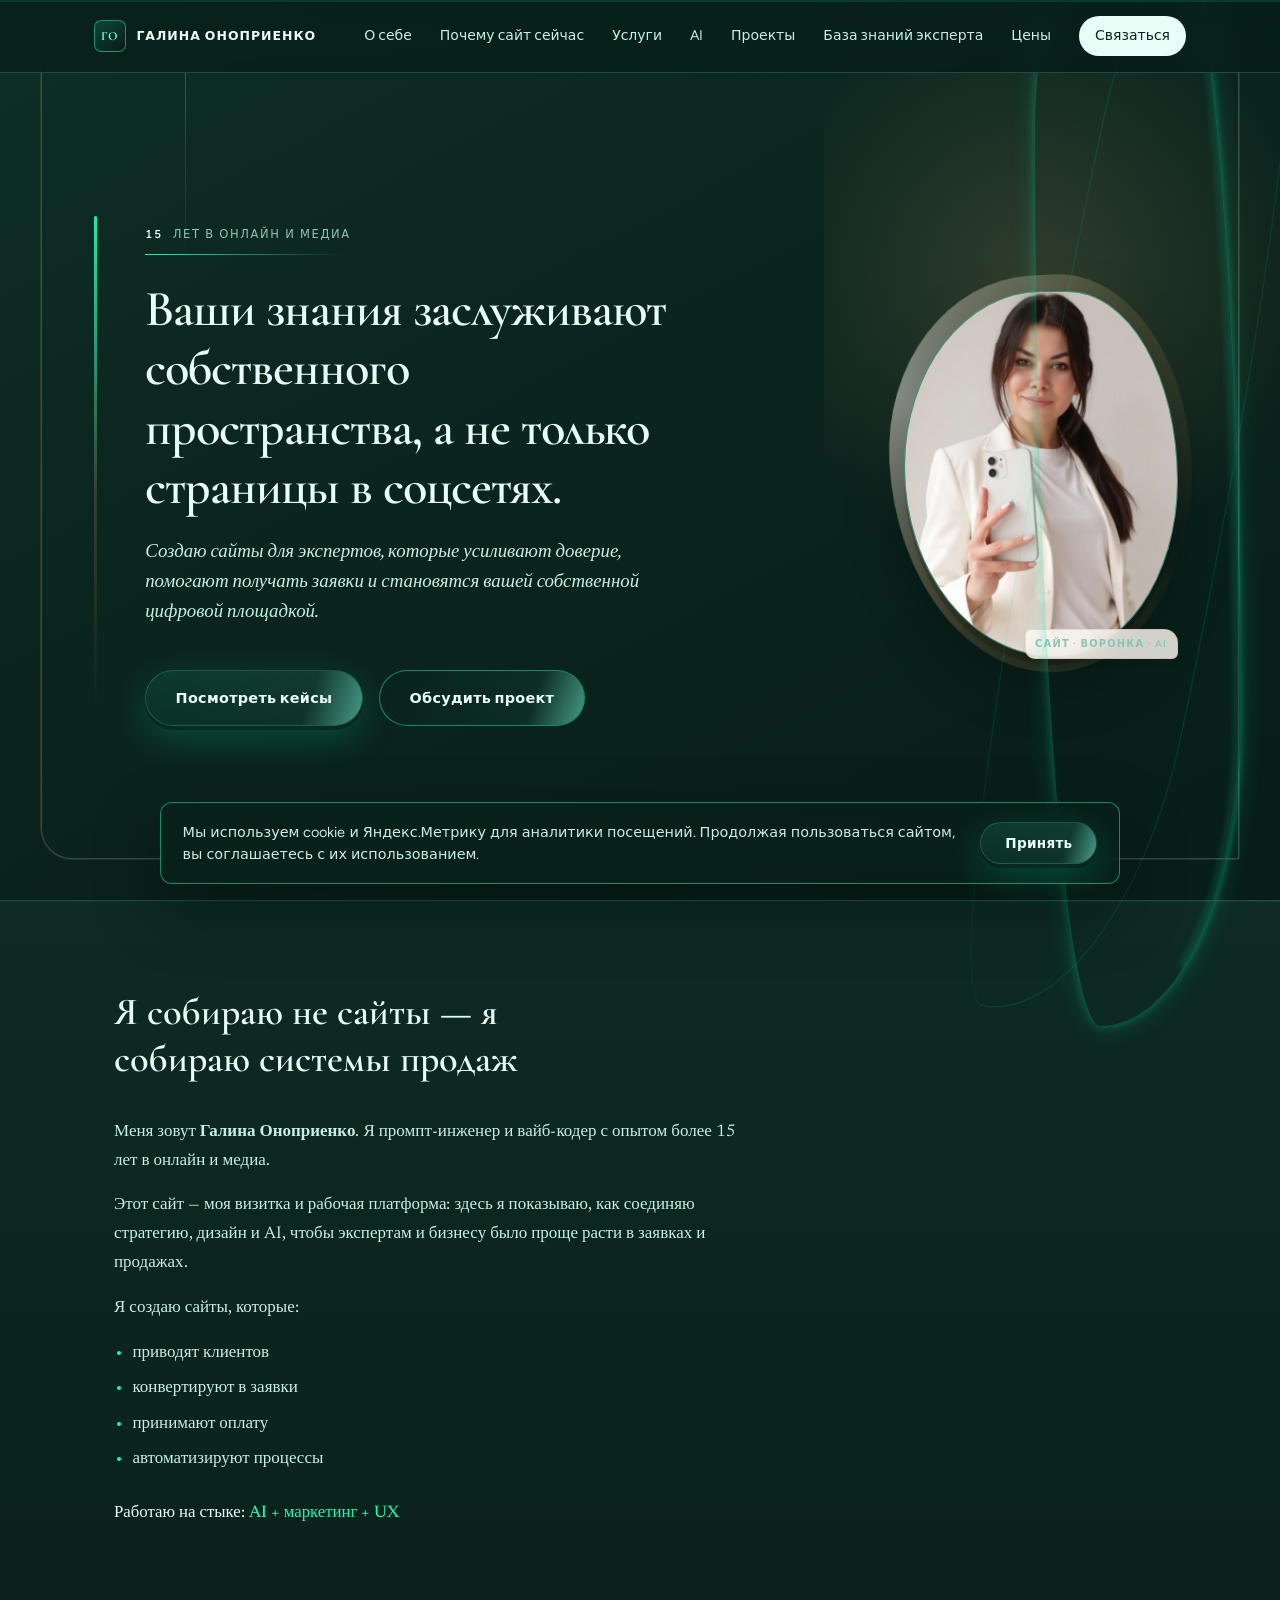
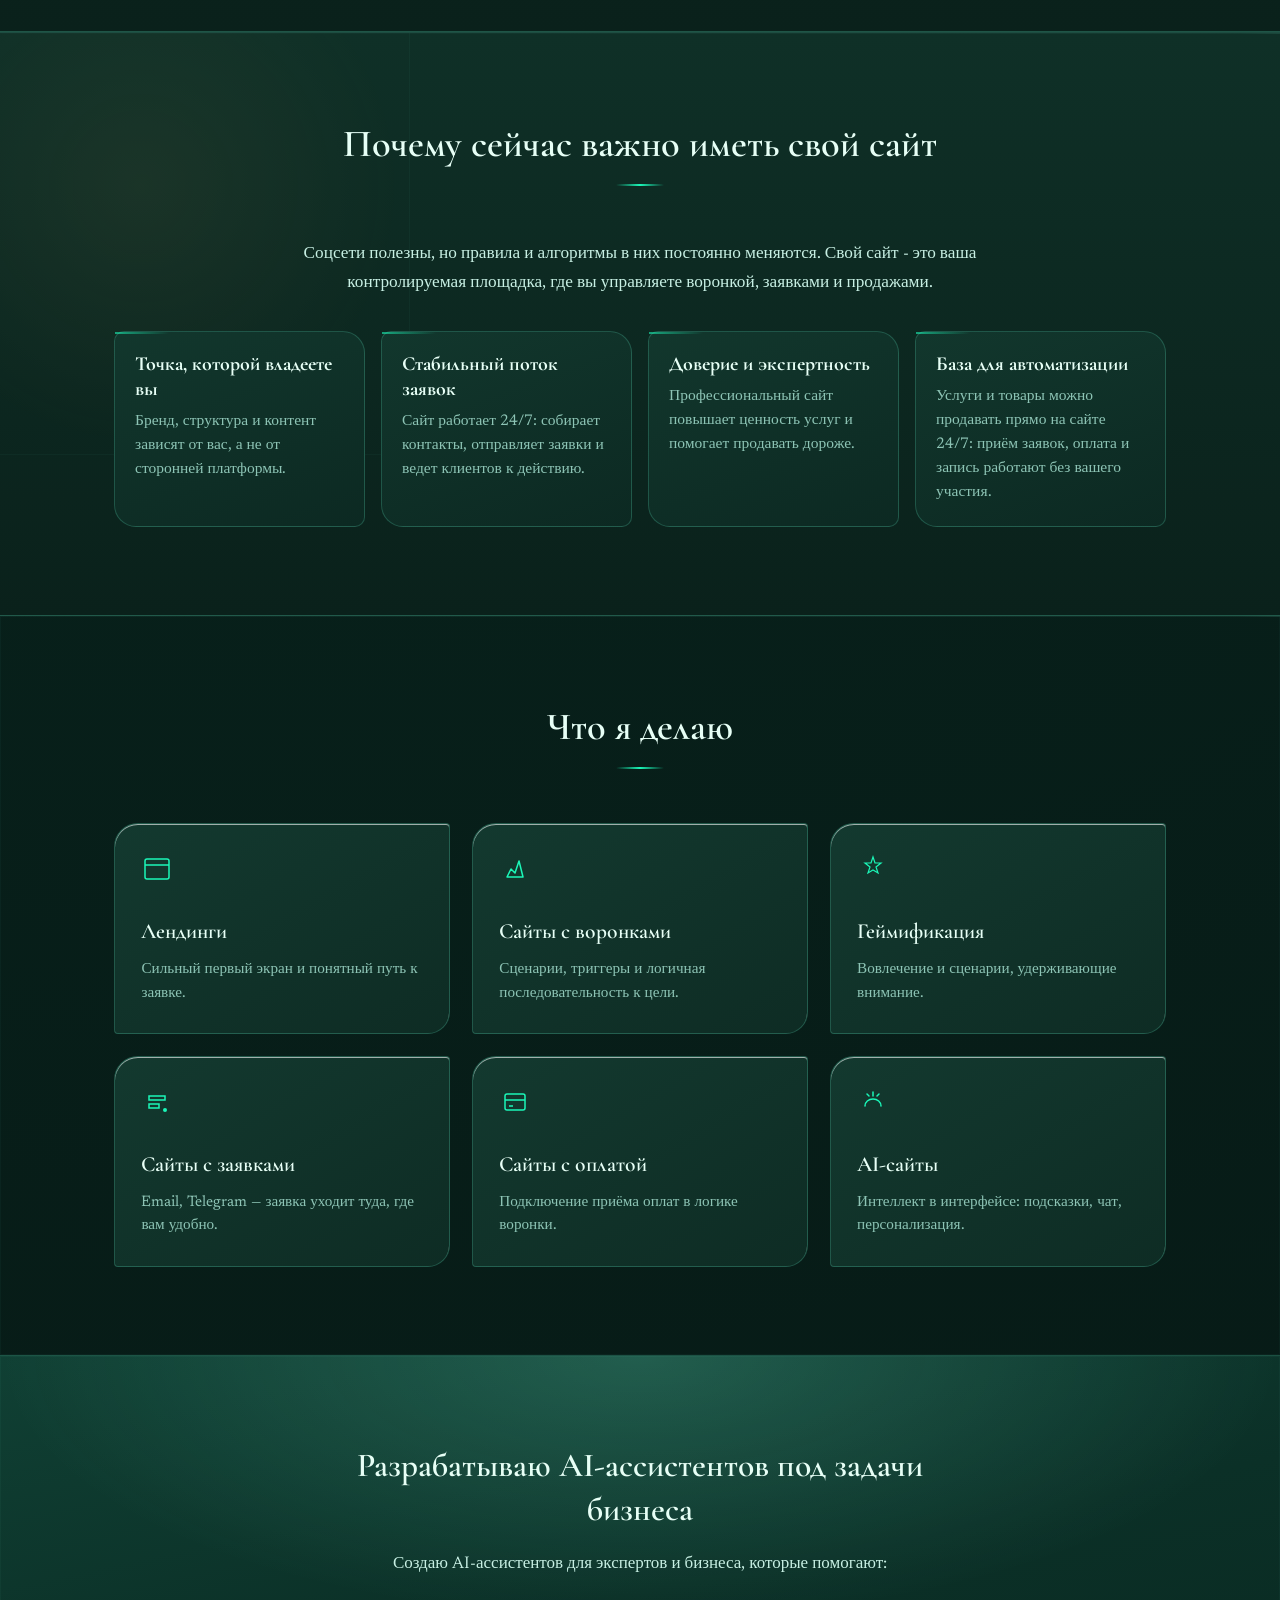
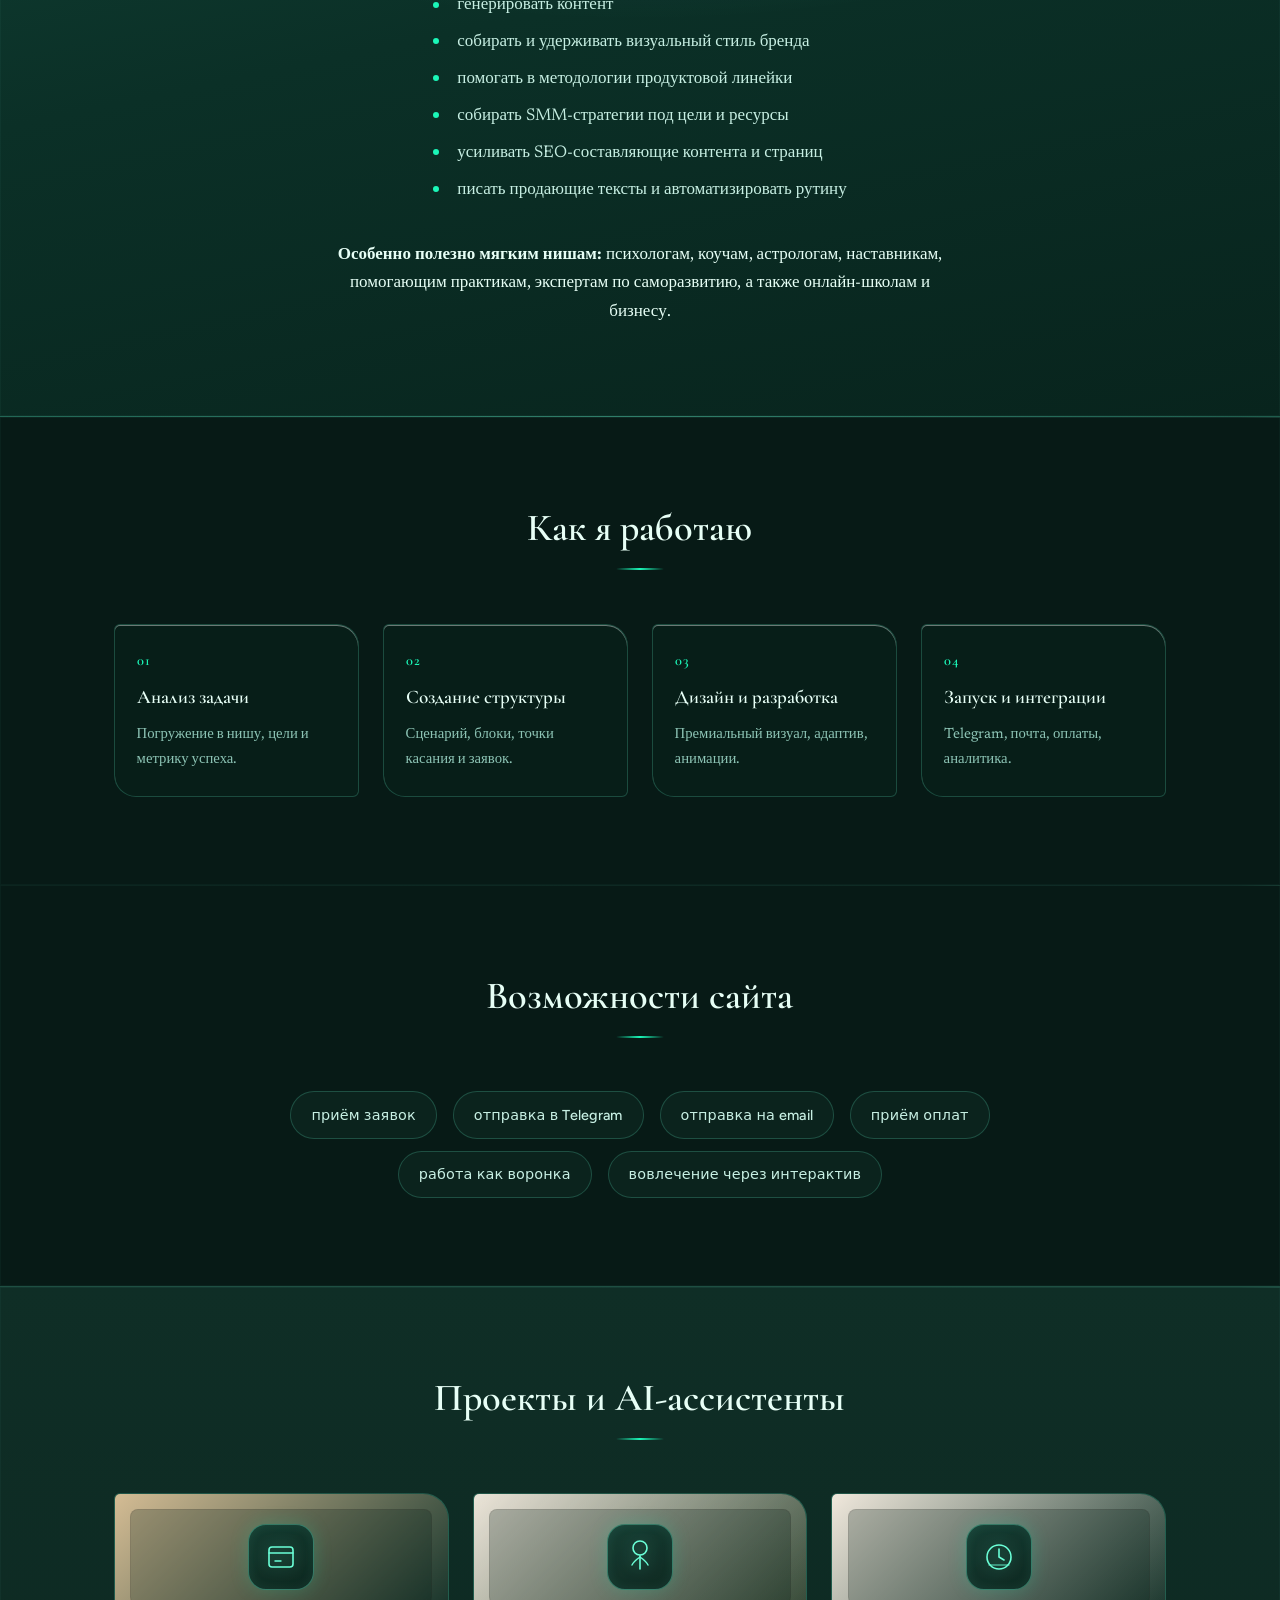
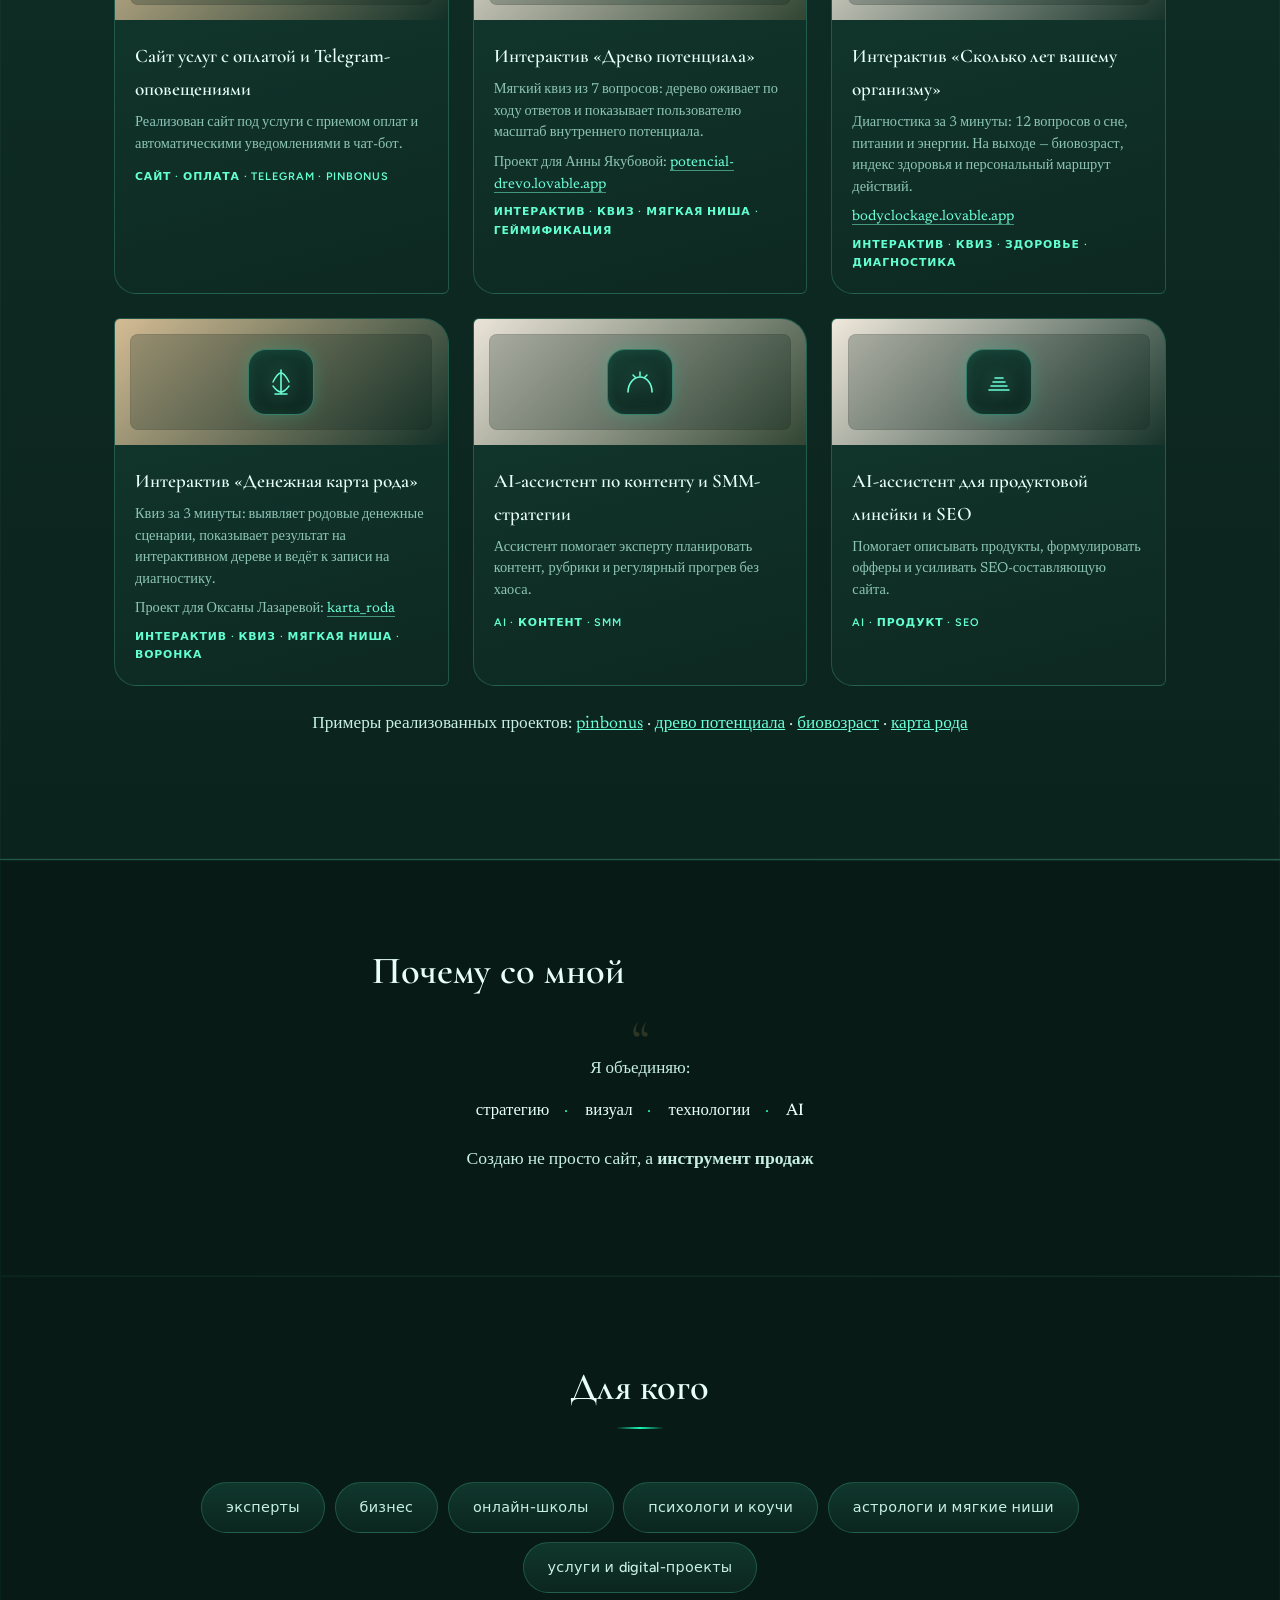
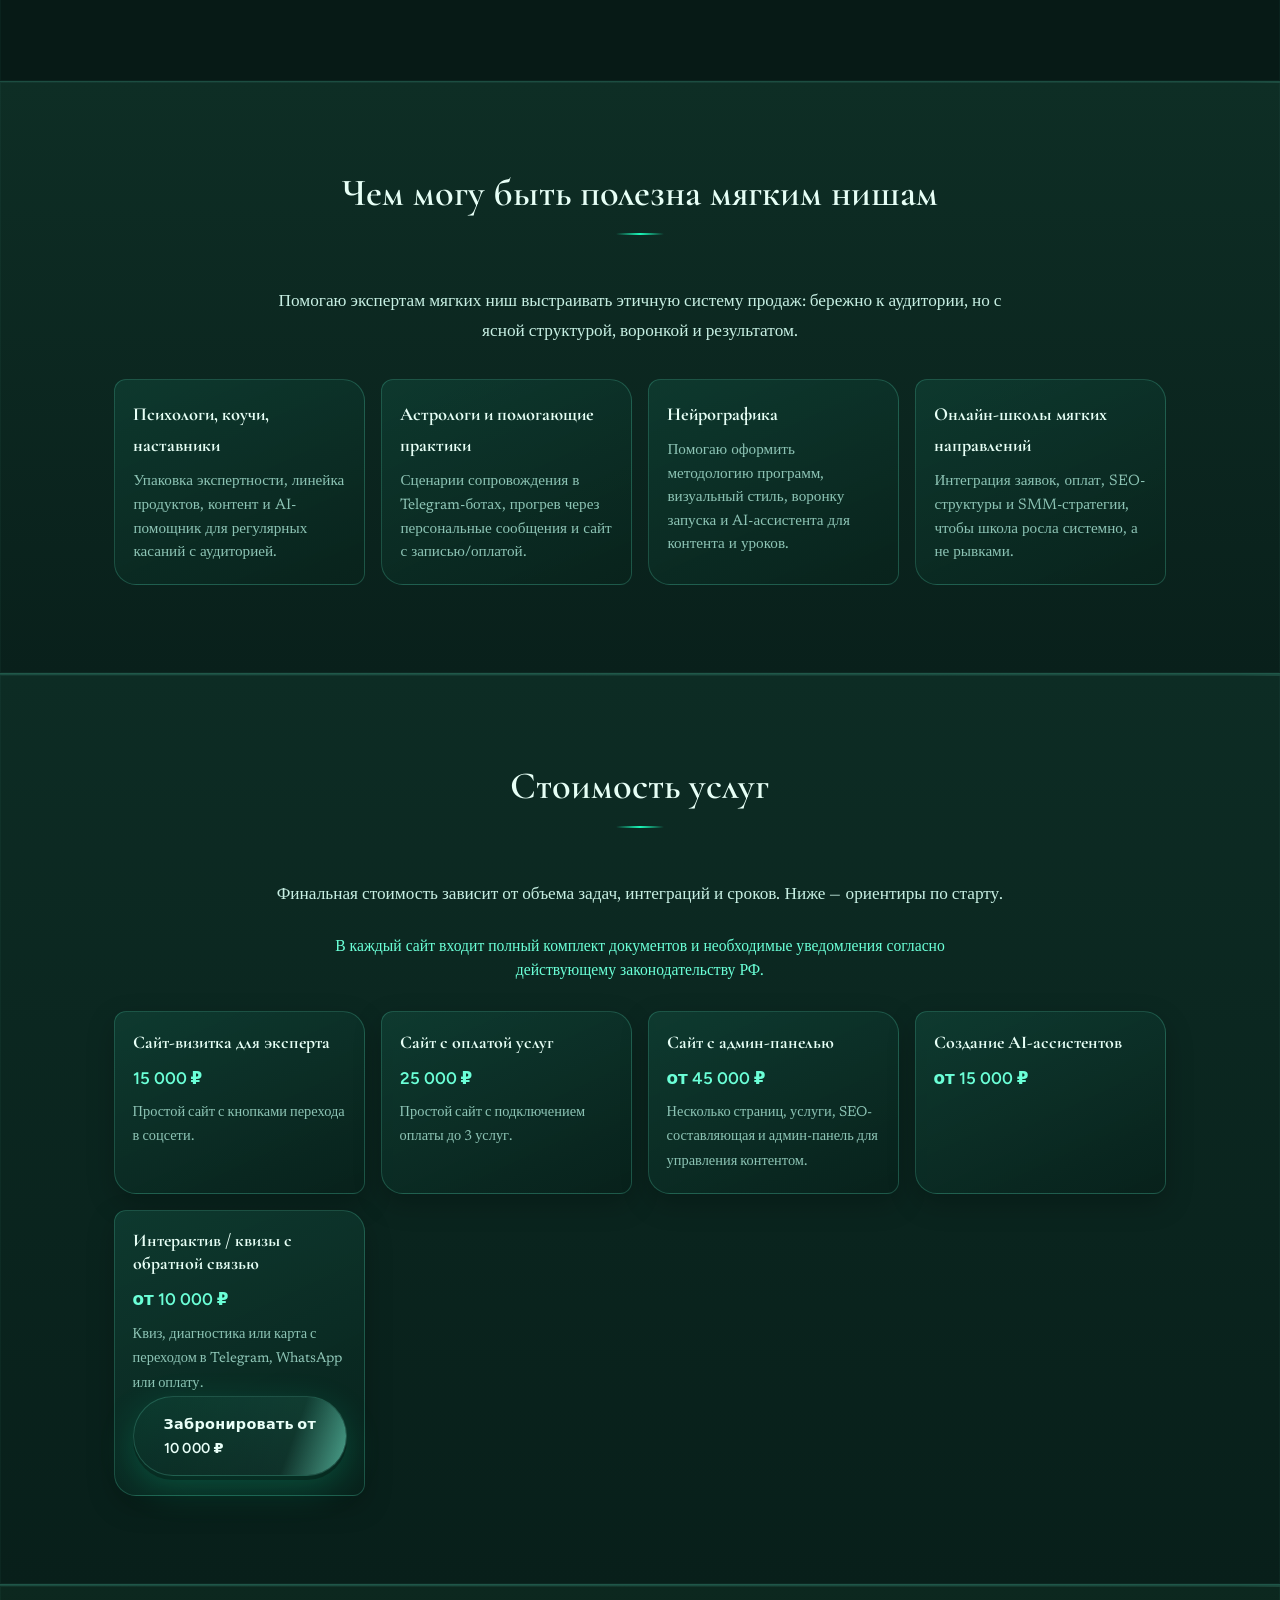
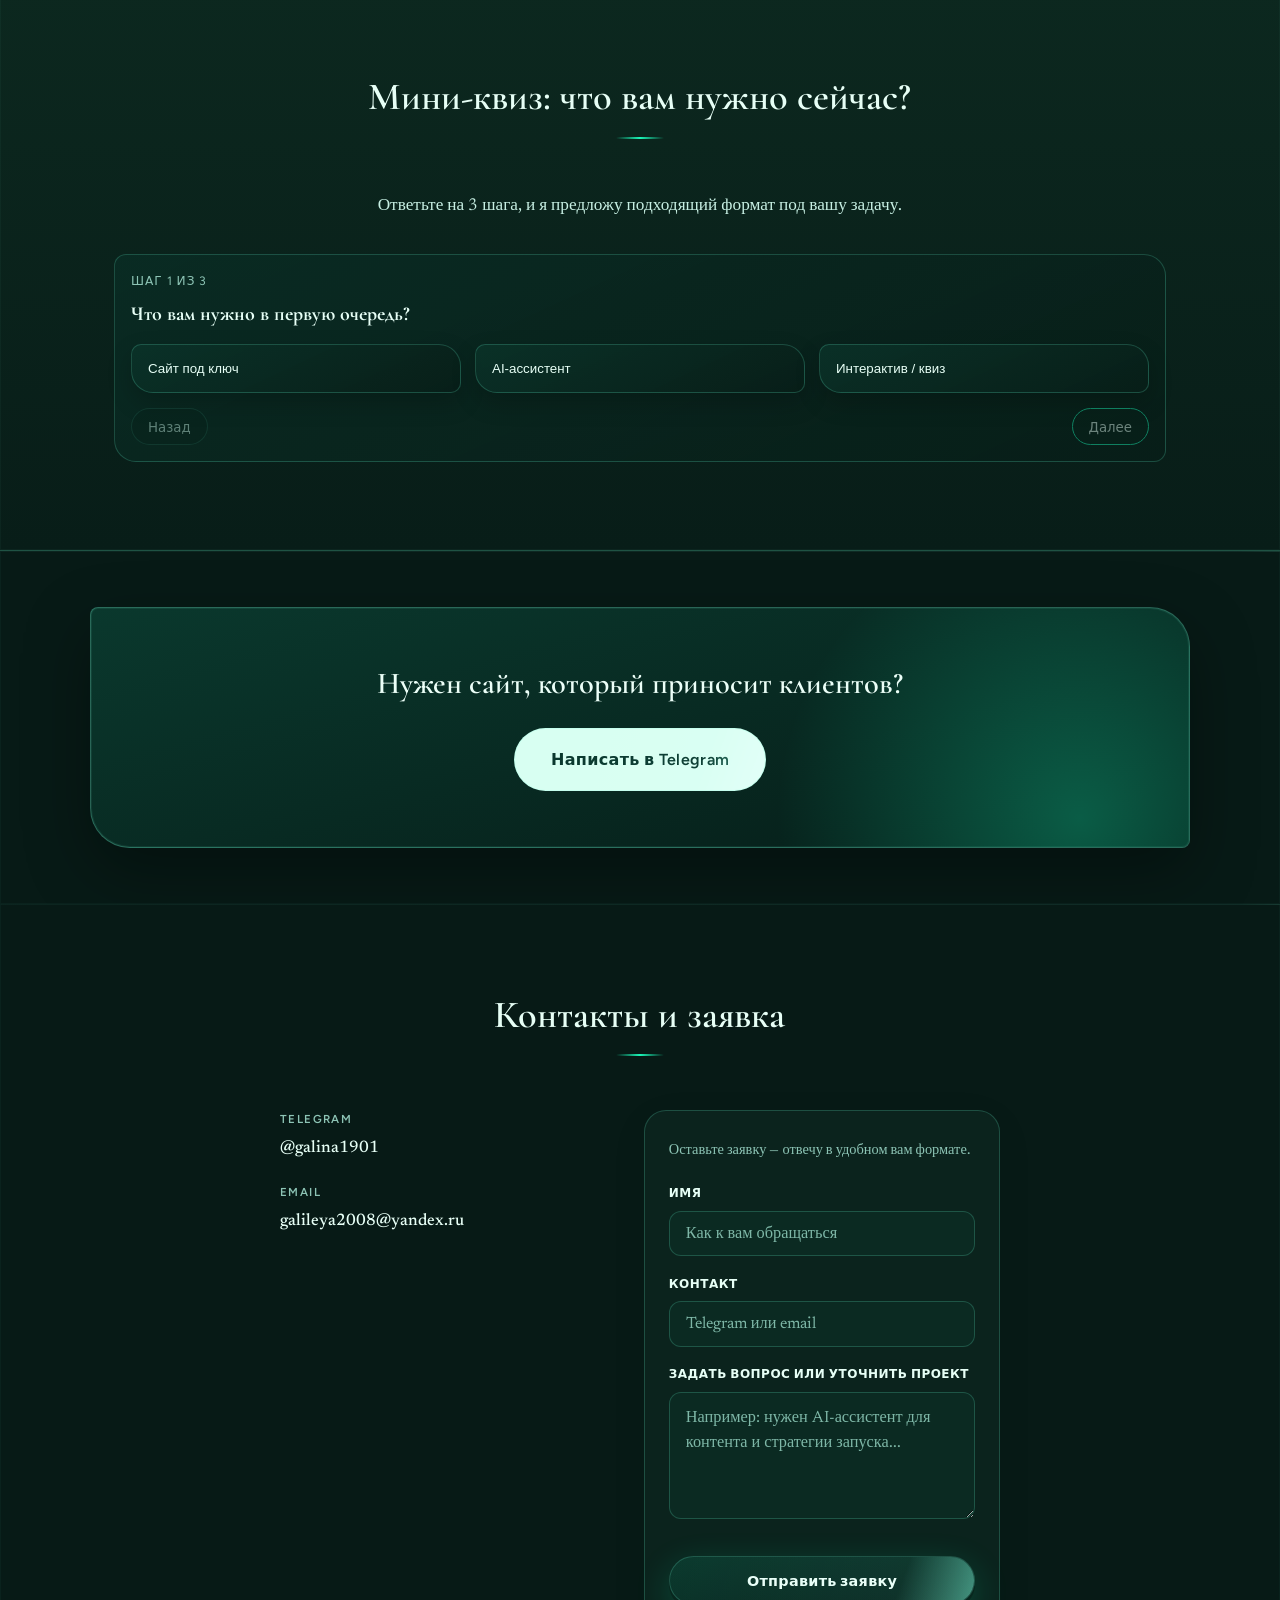
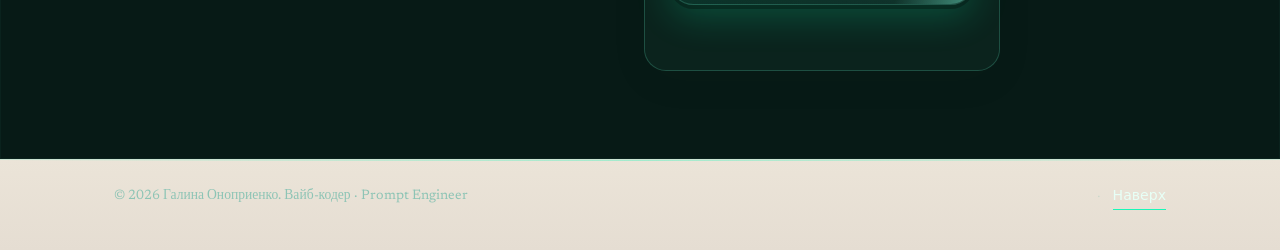
==== commit 59a946d4: "Note that every site includes RF legal documents and notices Co-authored-by: Cursor <cursoragent@cur" ====
--- a/index.html
+++ b/index.html
@@ -465,6 +465,9 @@
         <p class="importance__lead reveal">
           Финальная стоимость зависит от объема задач, интеграций и сроков. Ниже — ориентиры по старту.
         </p>
+        <p class="pricing__legal reveal">
+          В каждый сайт входит полный комплект документов и необходимые уведомления согласно действующему законодательству РФ.
+        </p>
         <div class="pricing__grid">
           <article class="pricing__item reveal">
             <h3 class="pricing__name">Сайт-визитка для эксперта</h3>
--- a/css/styles.css
+++ b/css/styles.css
@@ -1619,6 +1619,15 @@
   gap: 1rem;
 }
 
+.pricing__legal {
+  max-width: 42em;
+  margin: -0.5rem auto 1.75rem;
+  text-align: center;
+  color: var(--champagne-light);
+  font-size: 0.98rem;
+  line-height: 1.55;
+}
+
 .pricing__item {
   border: 1px solid var(--line);
   border-radius: 12px var(--radius) 12px var(--radius);
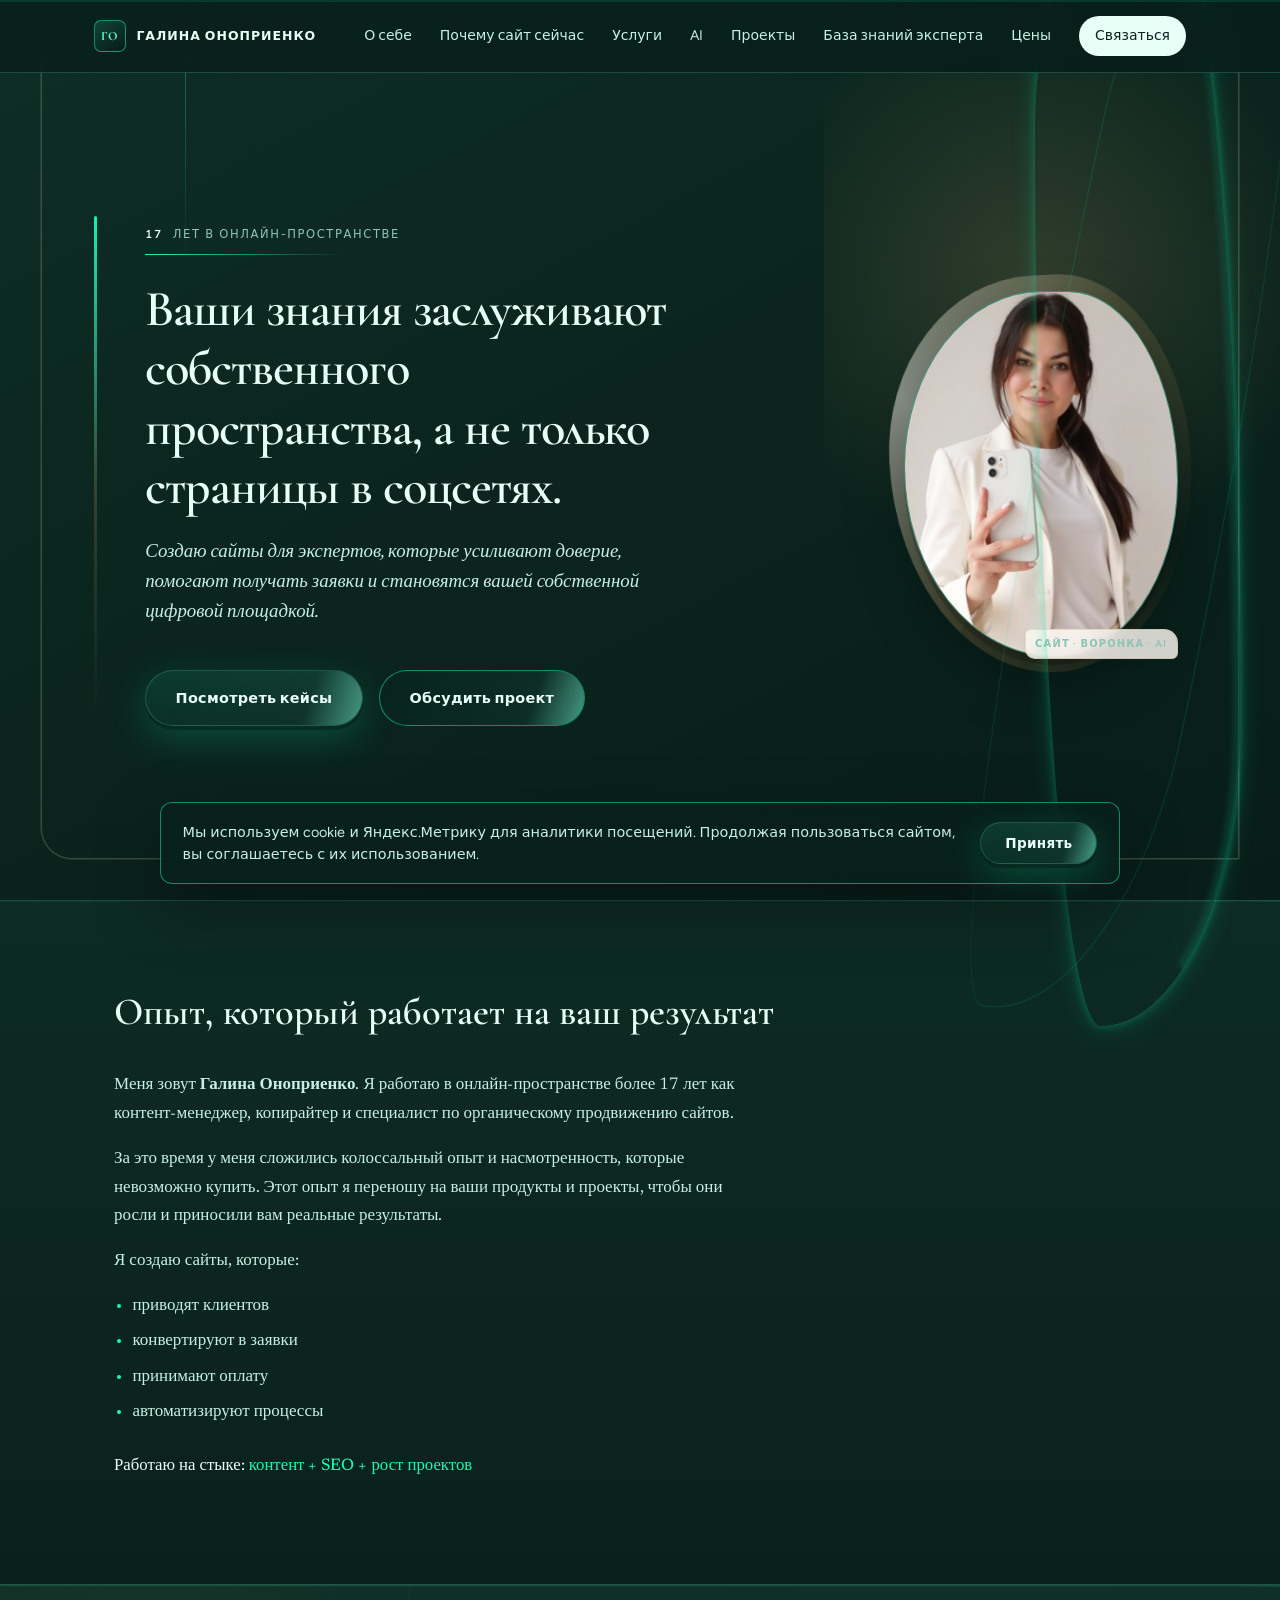
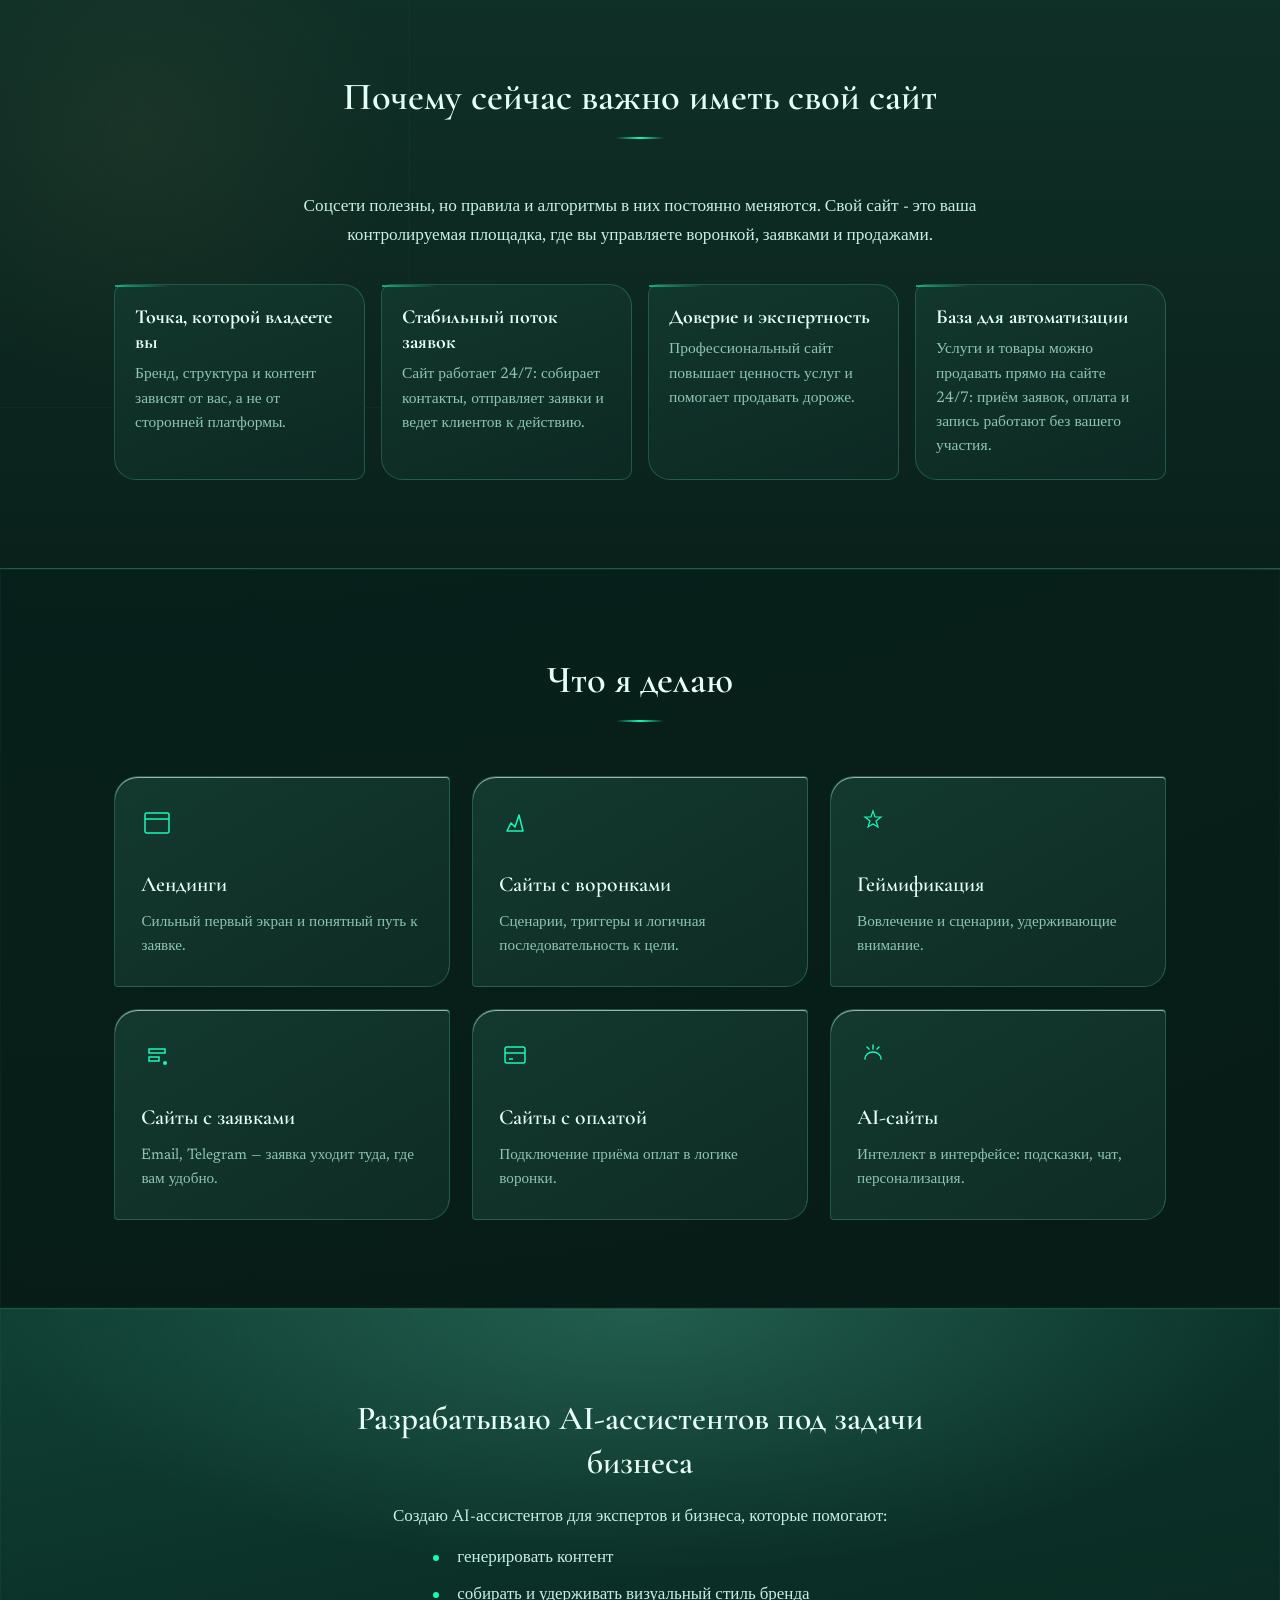
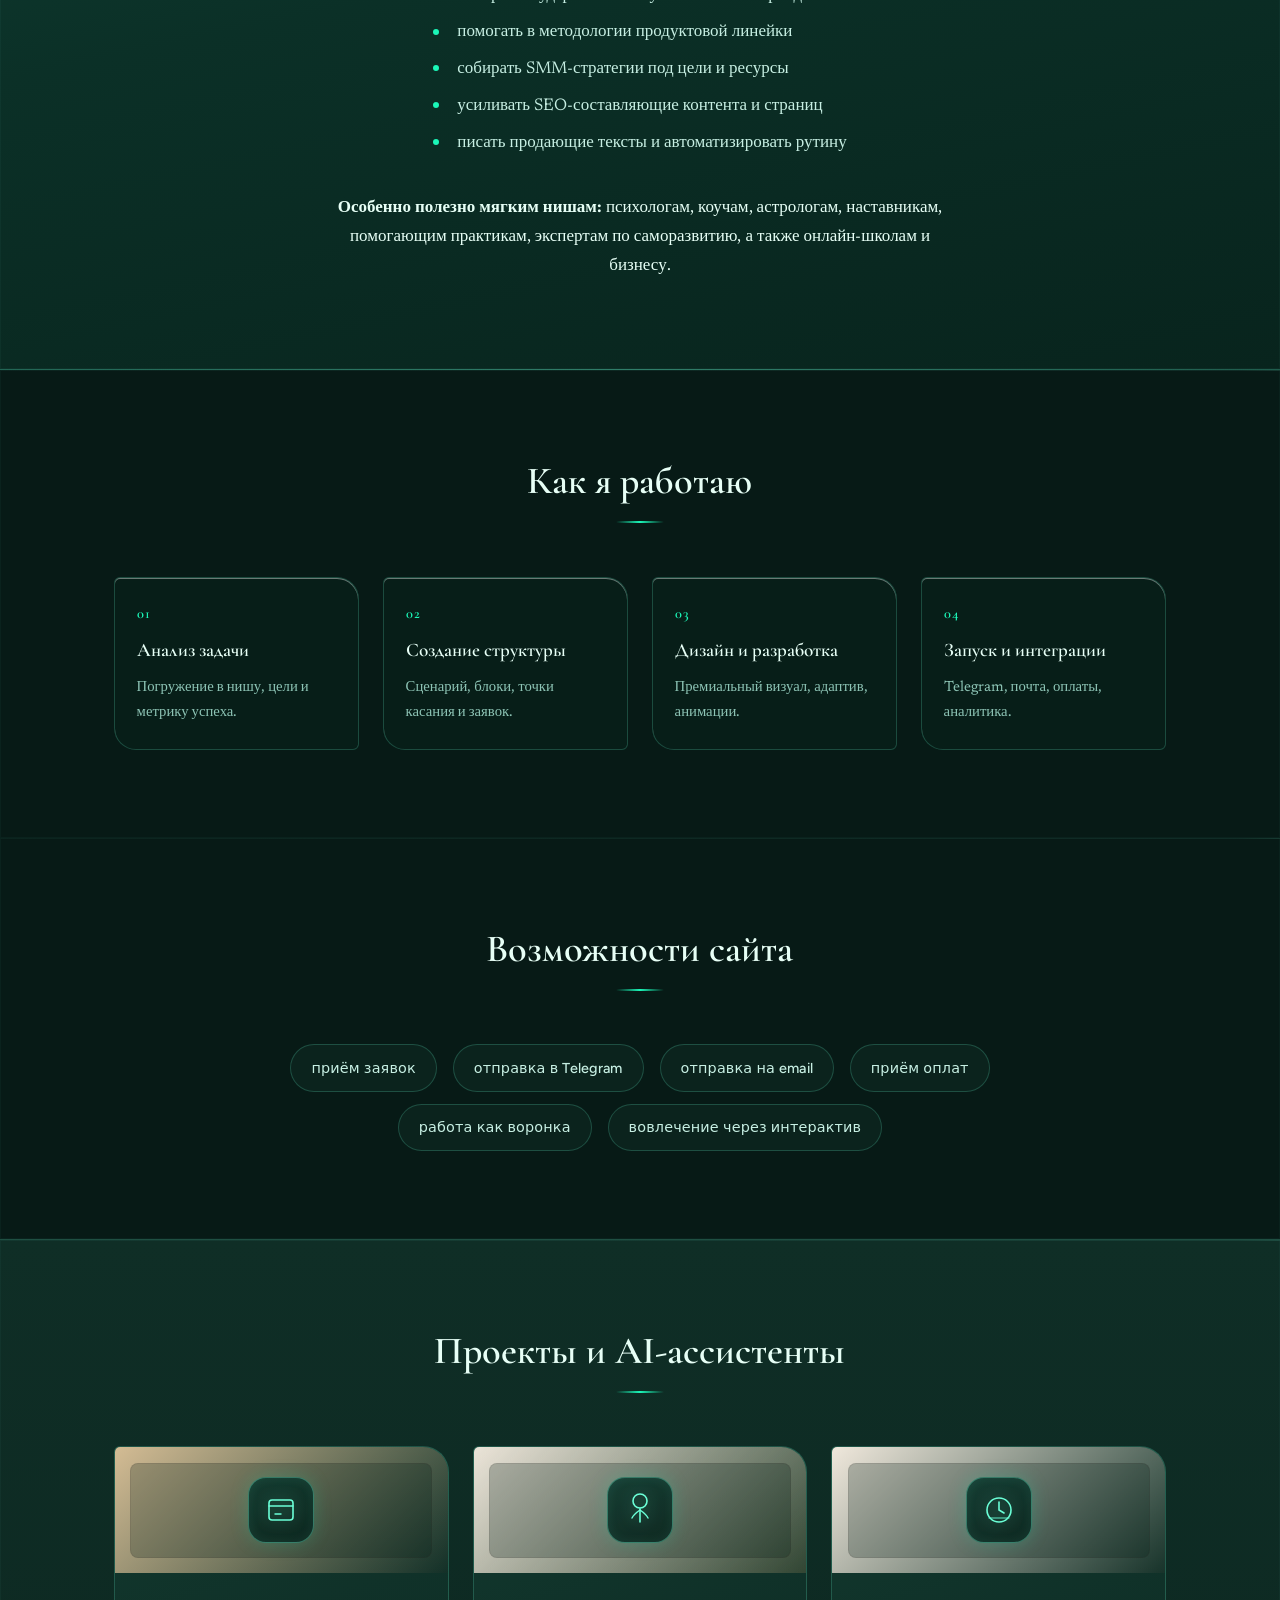
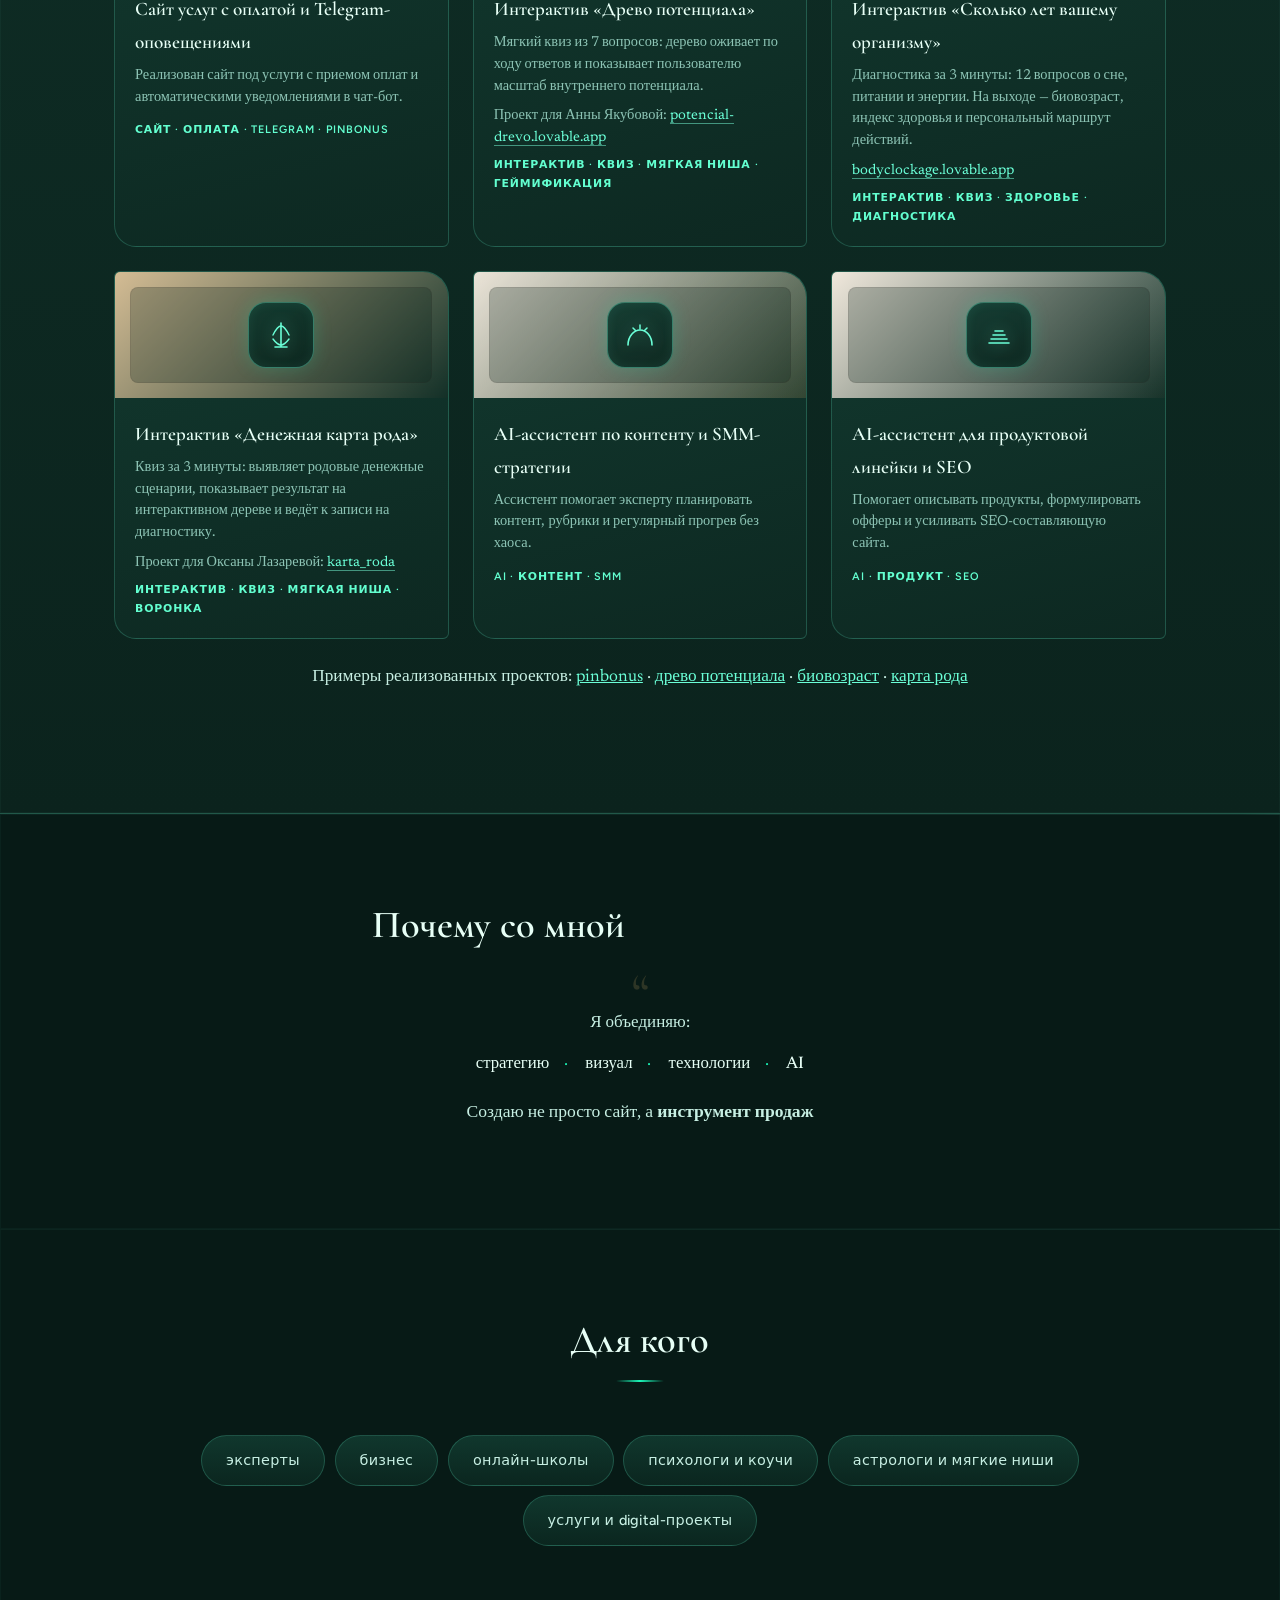
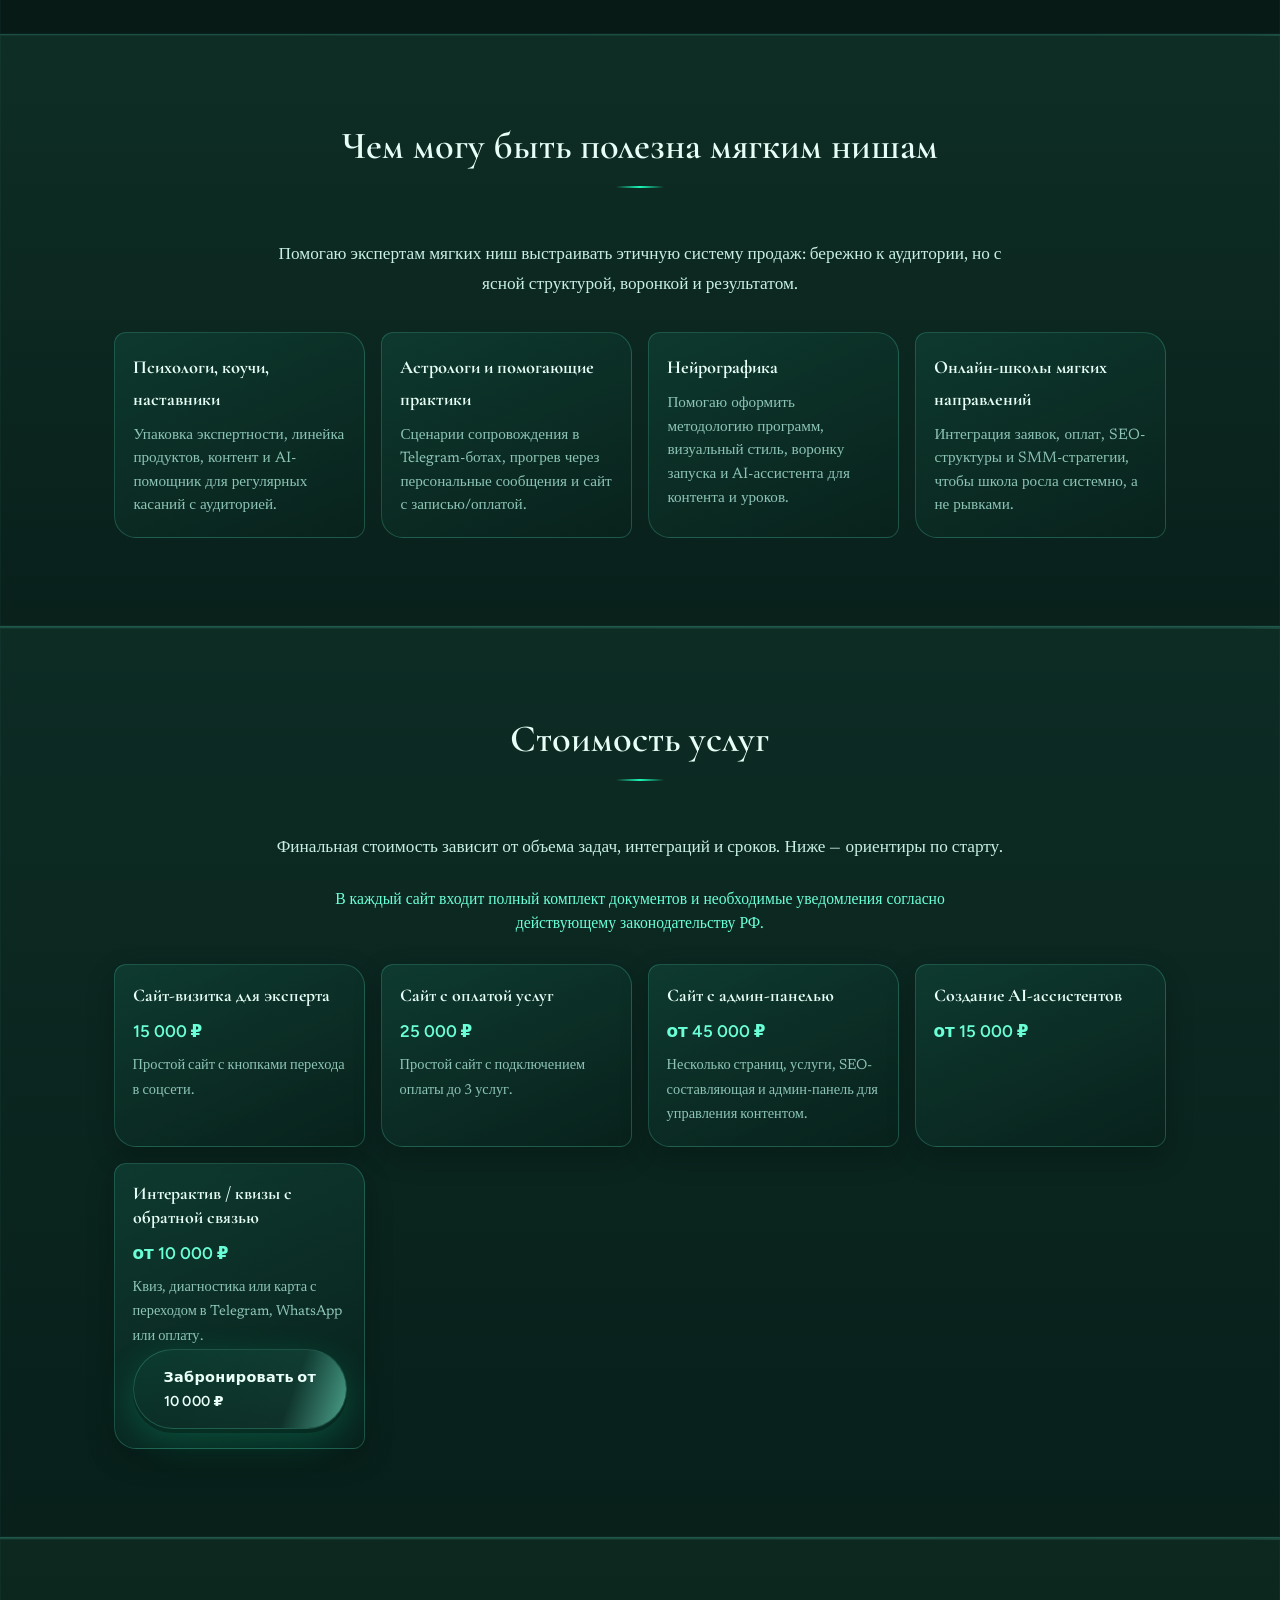
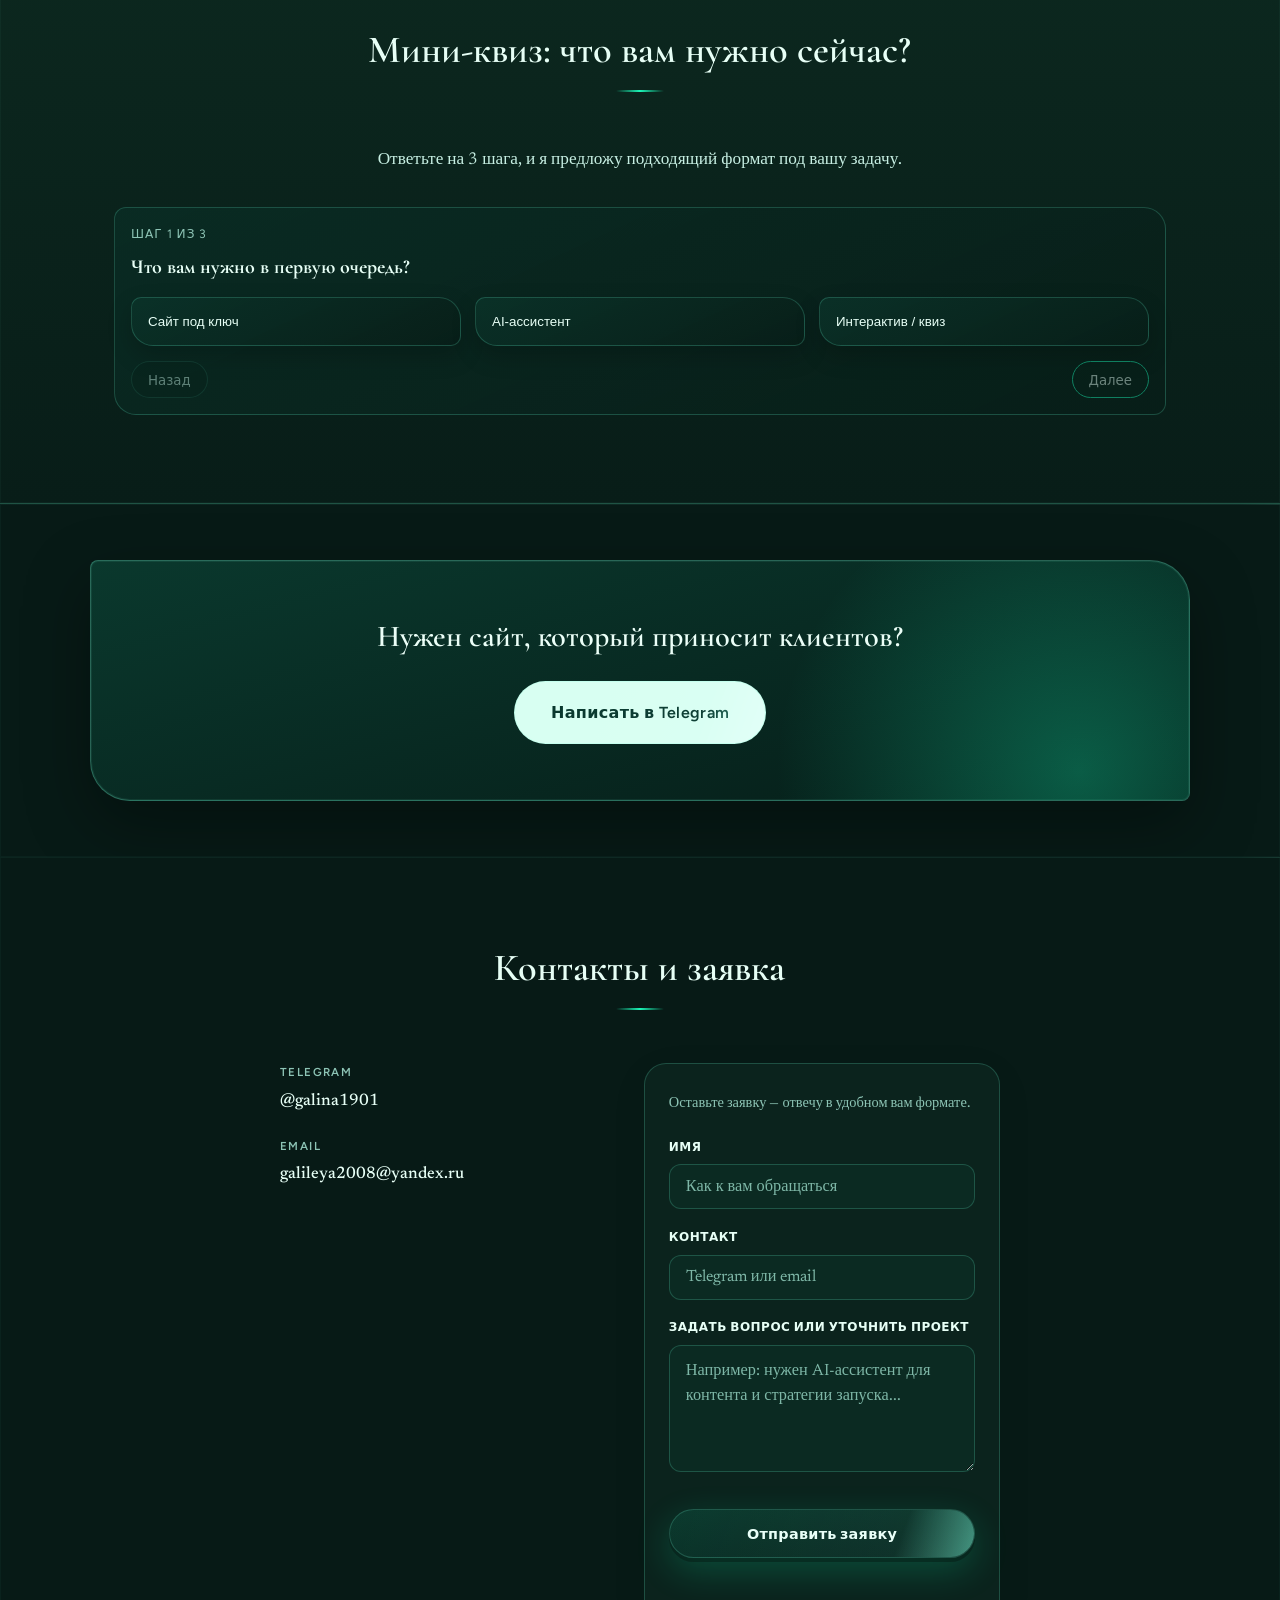
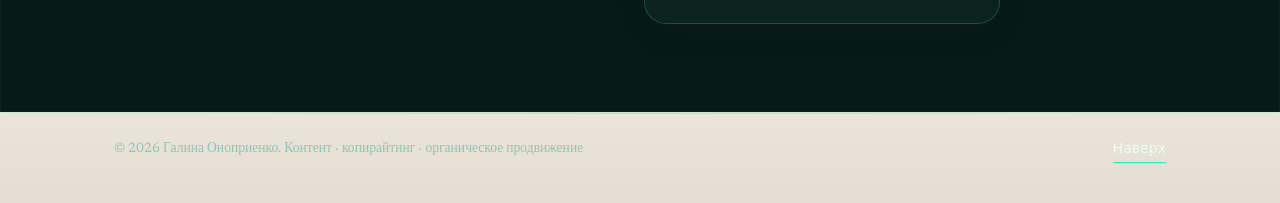
==== commit 0339bc67: "Reposition about copy around 17 years content and SEO experience Co-authored-by: Cursor <cursoragent" ====
--- a/index.html
+++ b/index.html
@@ -4,13 +4,13 @@
   <meta charset="UTF-8" />
   <meta name="viewport" content="width=device-width, initial-scale=1.0" />
   <meta name="yandex-verification" content="a5a96de999f85abb" />
-  <meta name="description" content="Галина Оноприенко — вайб-кодер и промпт-инженер. Сайты под ключ, воронки, геймификация, AI-ассистенты для бизнеса. 15 лет в онлайн и медиа." />
-  <meta name="keywords" content="лендинг, сайт под ключ, AI-ассистент, промпт-инженер, воронка продаж" />
+  <meta name="description" content="Галина Оноприенко — контент-менеджер, копирайтер и специалист по органическому продвижению сайтов. Более 17 лет в онлайн-пространстве. Создаю сайты и продукты, которые приносят реальные результаты." />
+  <meta name="keywords" content="лендинг, сайт под ключ, контент-менеджер, копирайтер, SEO, органическое продвижение, воронка продаж" />
   <meta name="author" content="Галина Оноприенко" />
-  <meta property="og:title" content="Галина Оноприенко — сайты и AI под ключ" />
-  <meta property="og:description" content="Системы продаж, лендинги, оплаты и AI-решения для экспертов и бизнеса." />
+  <meta property="og:title" content="Галина Оноприенко — сайты и рост проектов" />
+  <meta property="og:description" content="Более 17 лет в онлайне: контент, копирайтинг и органическое продвижение. Переношу опыт на ваши продукты и проекты." />
   <meta property="og:type" content="website" />
-  <title>Галина Оноприенко — сайты и AI-ассистенты под ключ</title>
+  <title>Галина Оноприенко — сайты, контент и органическое продвижение</title>
   <link rel="preconnect" href="https://fonts.googleapis.com" />
   <link rel="preconnect" href="https://fonts.gstatic.com" crossorigin />
   <link href="https://fonts.googleapis.com/css2?family=Cormorant+Garamond:ital,wght@0,500;0,600;0,700;1,500&family=Figtree:wght@400;500;600&family=Newsreader:ital,wght@0,400;0,500;0,600;1,400&display=swap" rel="stylesheet" />
@@ -22,9 +22,9 @@
     "name": "Галина Оноприенко",
     "alternateName": "Галина Оноприенко",
     "email": "galileya2008@yandex.ru",
-    "jobTitle": "Промпт-инженер, вайб-кодер",
-    "knowsAbout": ["веб-разработка", "лендинги", "AI-ассистенты", "маркетинг", "UX"],
-    "description": "Создание сайтов под ключ, воронок, геймификации и AI-ассистентов для бизнеса. 15 лет в онлайн и медиа."
+    "jobTitle": "Контент-менеджер, копирайтер, специалист по органическому продвижению сайтов",
+    "knowsAbout": ["контент-менеджмент", "копирайтинг", "SEO", "лендинги", "маркетинг"],
+    "description": "Более 17 лет в онлайн-пространстве. Создаю сайты и продукты, которые растут и приносят реальные результаты."
   }
   </script>
 </head>
@@ -81,8 +81,8 @@
       <div class="hero__frame" aria-hidden="true"></div>
       <div class="container hero__layout">
         <div class="hero__text">
-          <p class="hero__badge reveal" id="hero-badge" aria-label="15 лет в онлайн и медиа">
-            <span class="hero__num" id="hero-years" data-target="15" aria-hidden="true">0</span> лет в онлайн и медиа
+          <p class="hero__badge reveal" id="hero-badge" aria-label="более 17 лет в онлайн-пространстве">
+            <span class="hero__num" id="hero-years" data-target="17" aria-hidden="true">0</span> лет в онлайн-пространстве
           </p>
           <h1 class="hero__title reveal" id="hero-title">Ваши знания заслуживают собственного пространства, а не только страницы в соцсетях.</h1>
           <p class="hero__subtitle reveal">Создаю сайты для экспертов, которые усиливают доверие, помогают получать заявки и становятся вашей собственной цифровой площадкой.</p>
@@ -99,7 +99,7 @@
               src="images/hero-portrait.png"
               width="480"
               height="640"
-              alt="Галина Оноприенко — вайб-кодер, промпт-инженер"
+              alt="Галина Оноприенко — контент-менеджер, копирайтер, специалист по органическому продвижению"
               loading="eager"
               decoding="async"
             />
@@ -111,13 +111,16 @@
 
     <section class="section about" id="about" aria-labelledby="about-title">
       <div class="container">
-        <h2 class="section__title reveal" id="about-title">Я собираю не сайты — я собираю системы продаж</h2>
+        <h2 class="section__title reveal" id="about-title">Опыт, который работает на ваш результат</h2>
         <div class="about__grid">
           <div class="about__text reveal">
-            <p>Меня зовут <strong>Галина Оноприенко</strong>. Я промпт-инженер и вайб-кодер с опытом более 15 лет в онлайн и медиа.</p>
             <p>
-              Этот сайт — моя визитка и рабочая платформа: здесь я показываю, как соединяю стратегию,
-              дизайн и AI, чтобы экспертам и бизнесу было проще расти в заявках и продажах.
+              Меня зовут <strong>Галина Оноприенко</strong>. Я работаю в онлайн-пространстве более 17 лет как
+              контент-менеджер, копирайтер и специалист по органическому продвижению сайтов.
+            </p>
+            <p>
+              За это время у меня сложились колоссальный опыт и насмотренность, которые невозможно купить.
+              Этот опыт я переношу на ваши продукты и проекты, чтобы они росли и приносили вам реальные результаты.
             </p>
             <p>Я создаю сайты, которые:</p>
             <ul class="about__list">
@@ -126,7 +129,7 @@
               <li>принимают оплату</li>
               <li>автоматизируют процессы</li>
             </ul>
-            <p class="about__accent">Работаю на стыке: <span>AI + маркетинг + UX</span></p>
+            <p class="about__accent">Работаю на стыке: <span>контент + SEO + рост проектов</span></p>
           </div>
         </div>
       </div>
@@ -595,7 +598,7 @@
 
   <footer class="footer">
     <div class="container footer__inner">
-      <p class="footer__copy">© <span id="year"></span> Галина Оноприенко. Вайб-кодер · Prompt Engineer</p>
+      <p class="footer__copy">© <span id="year"></span> Галина Оноприенко. Контент · копирайтинг · органическое продвижение</p>
       <div class="footer__actions">
         <a href="admin.html" class="footer__admin" aria-label="Админка статистики">·</a>
         <a href="#top" class="footer__up">Наверх</a>
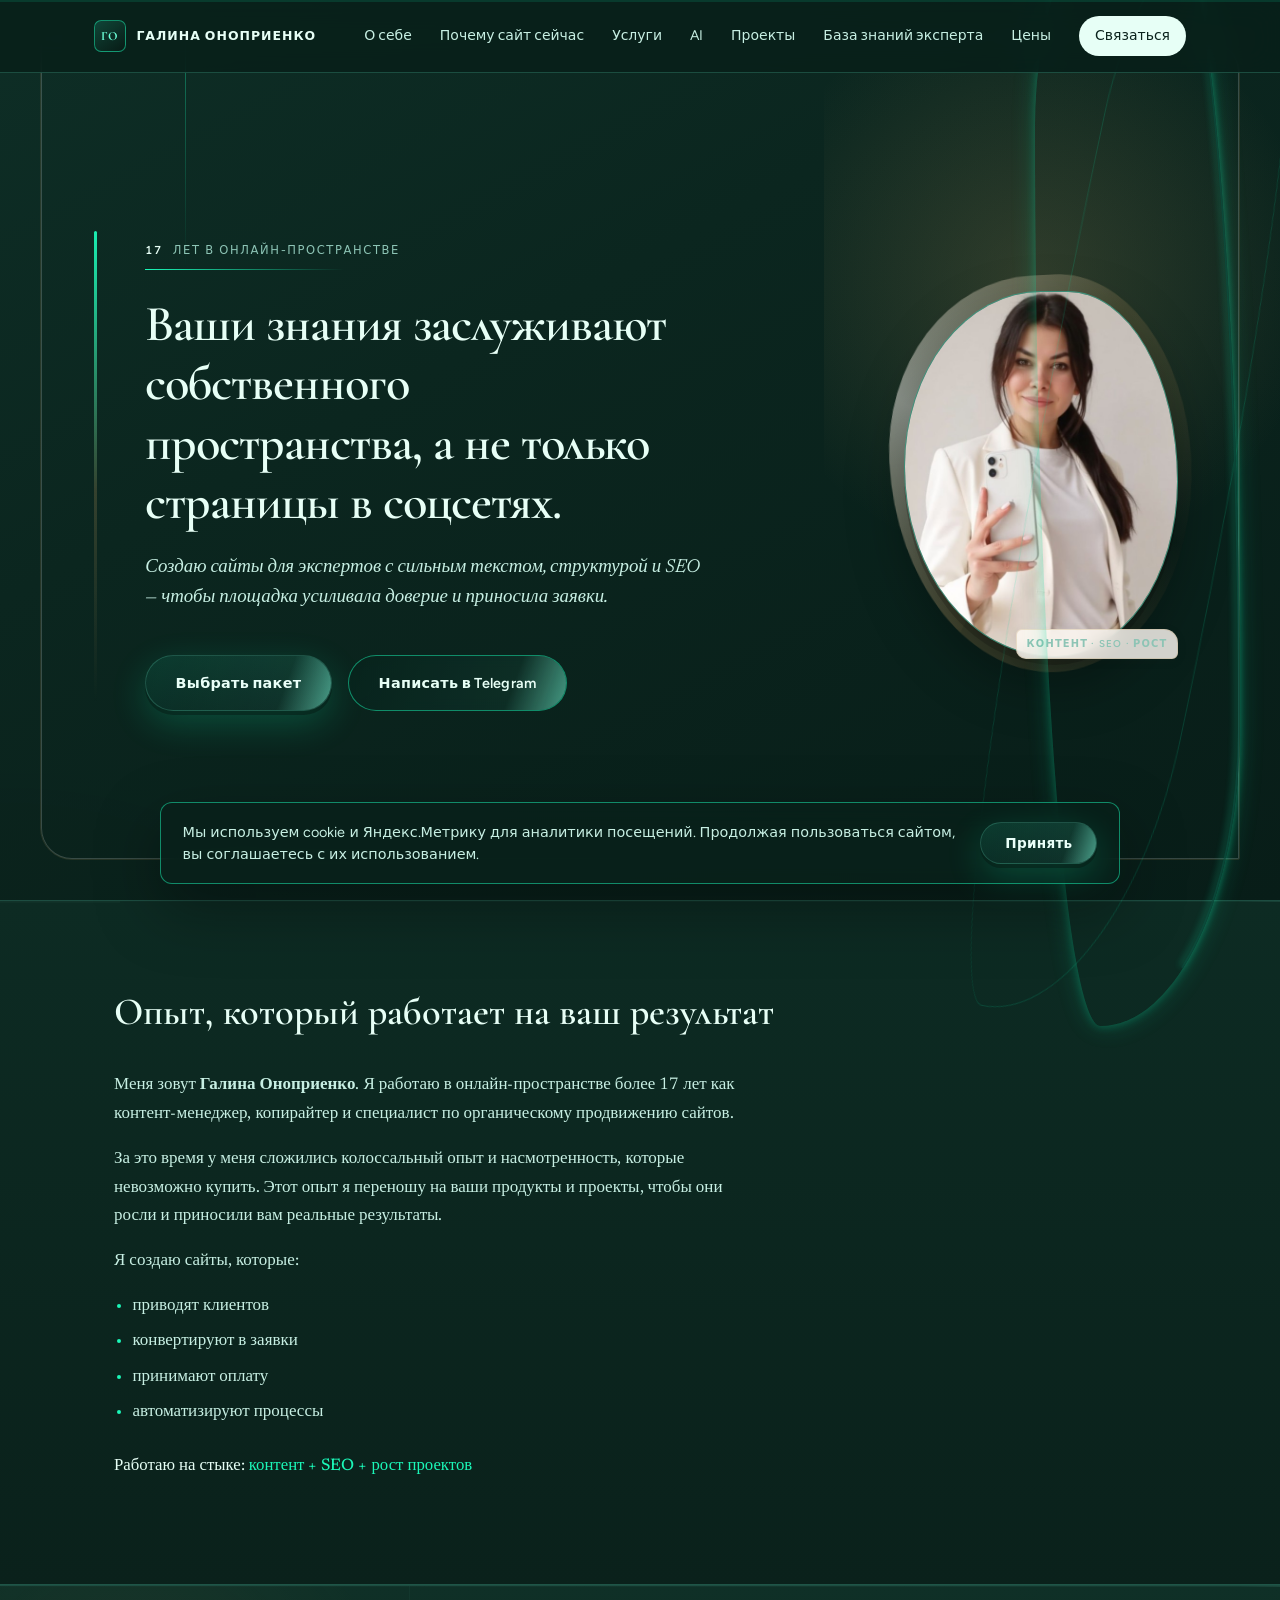
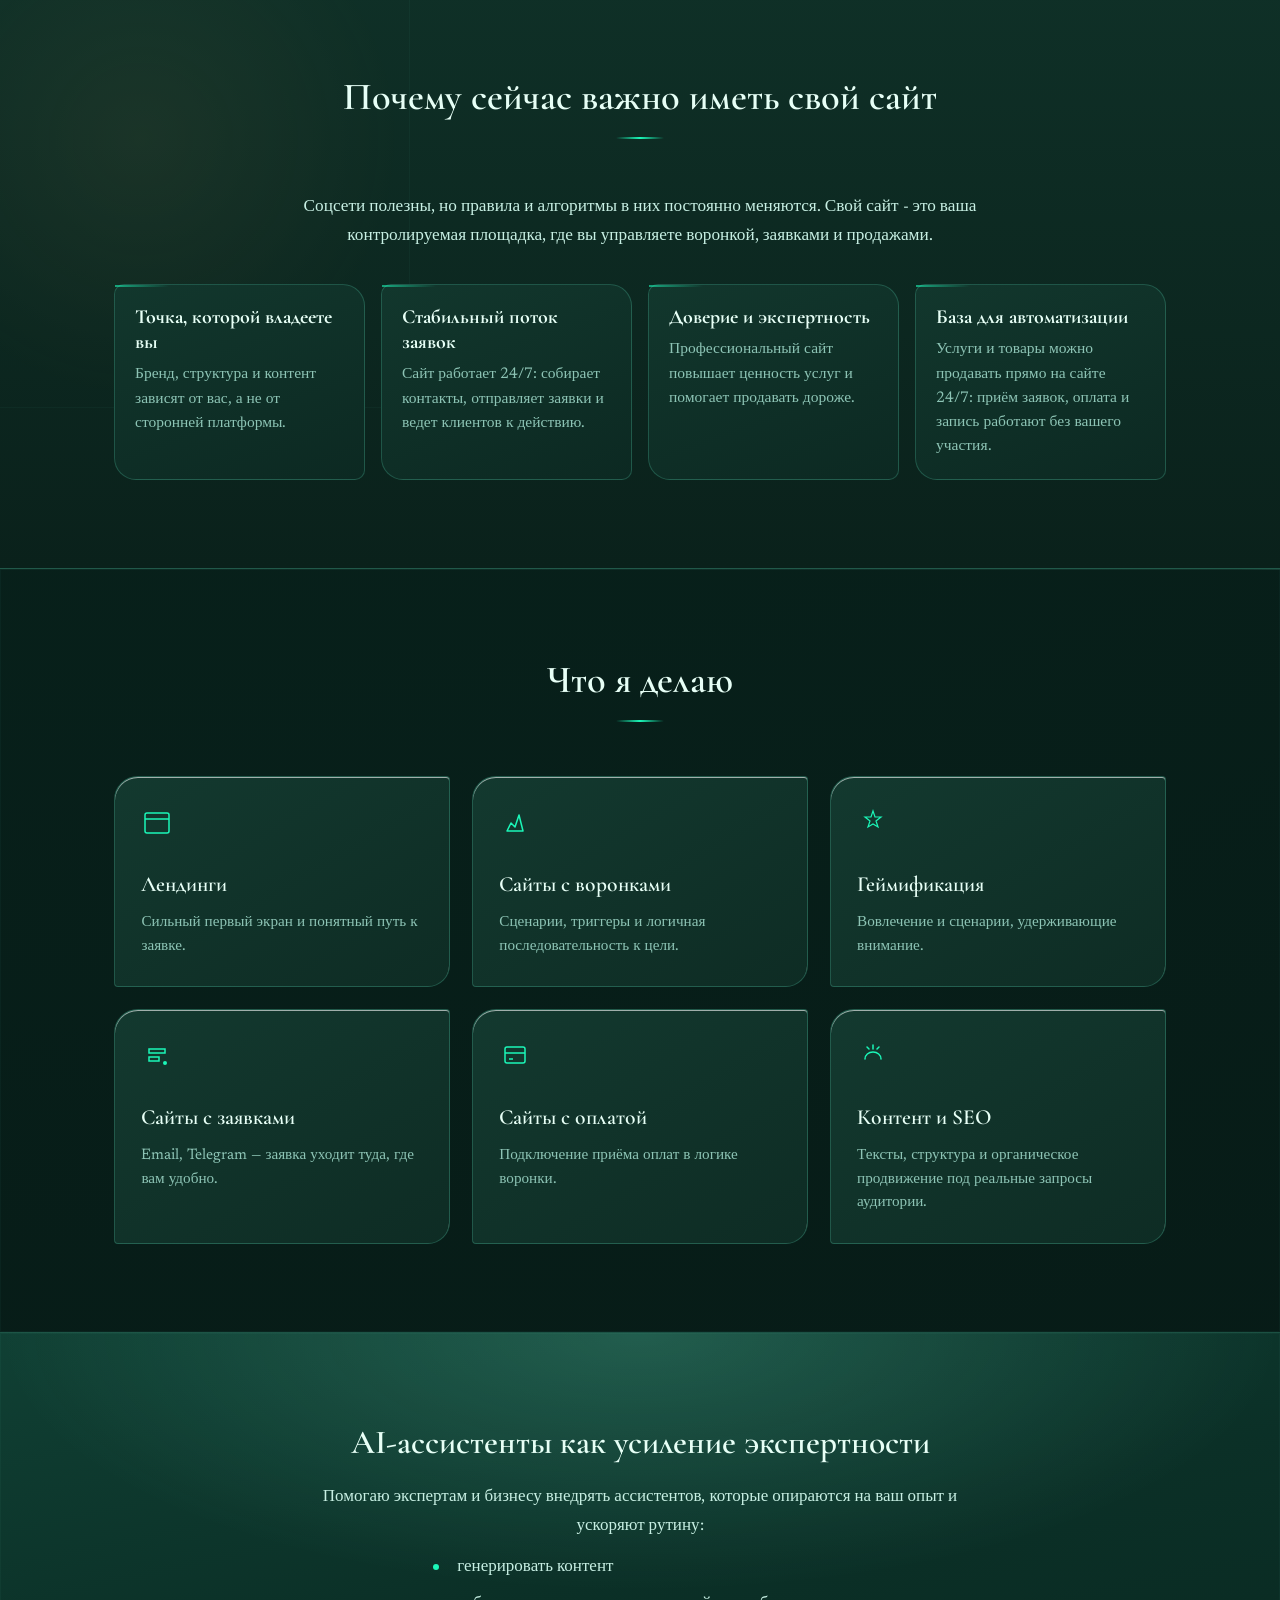
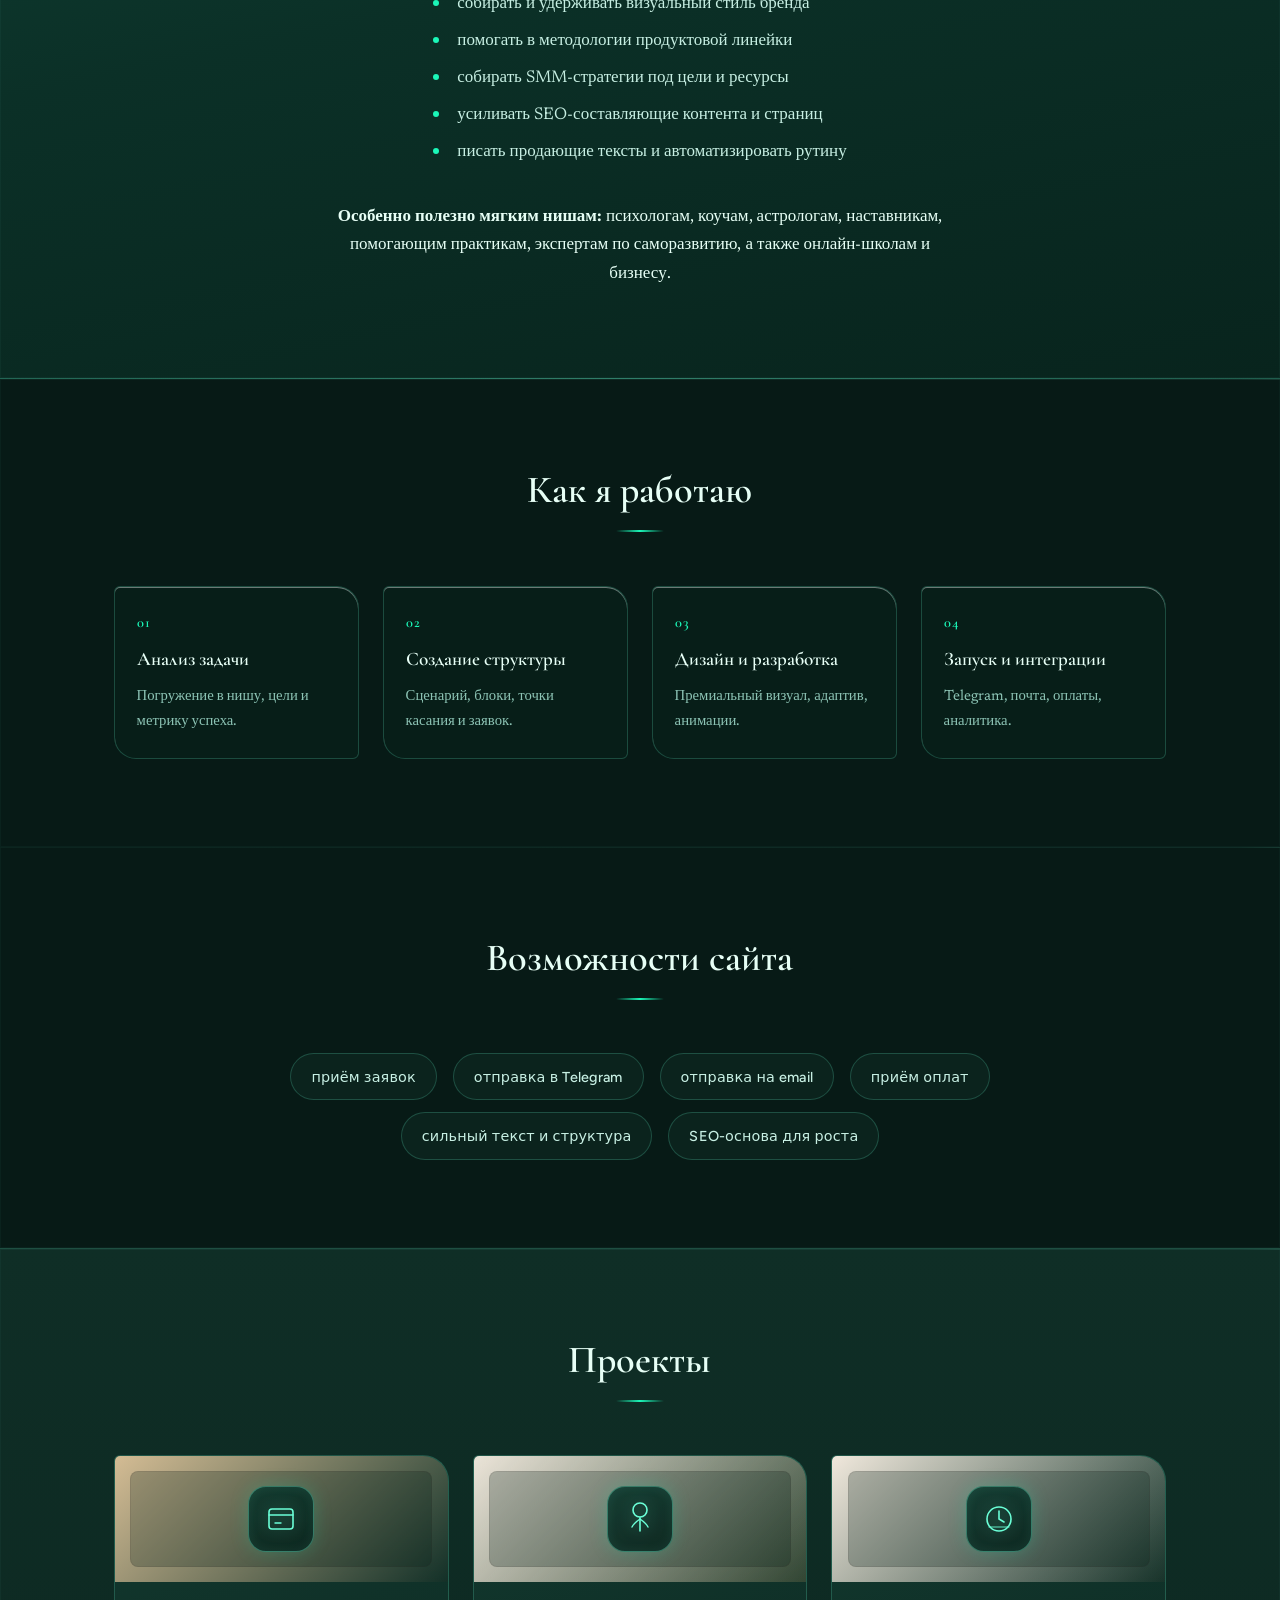
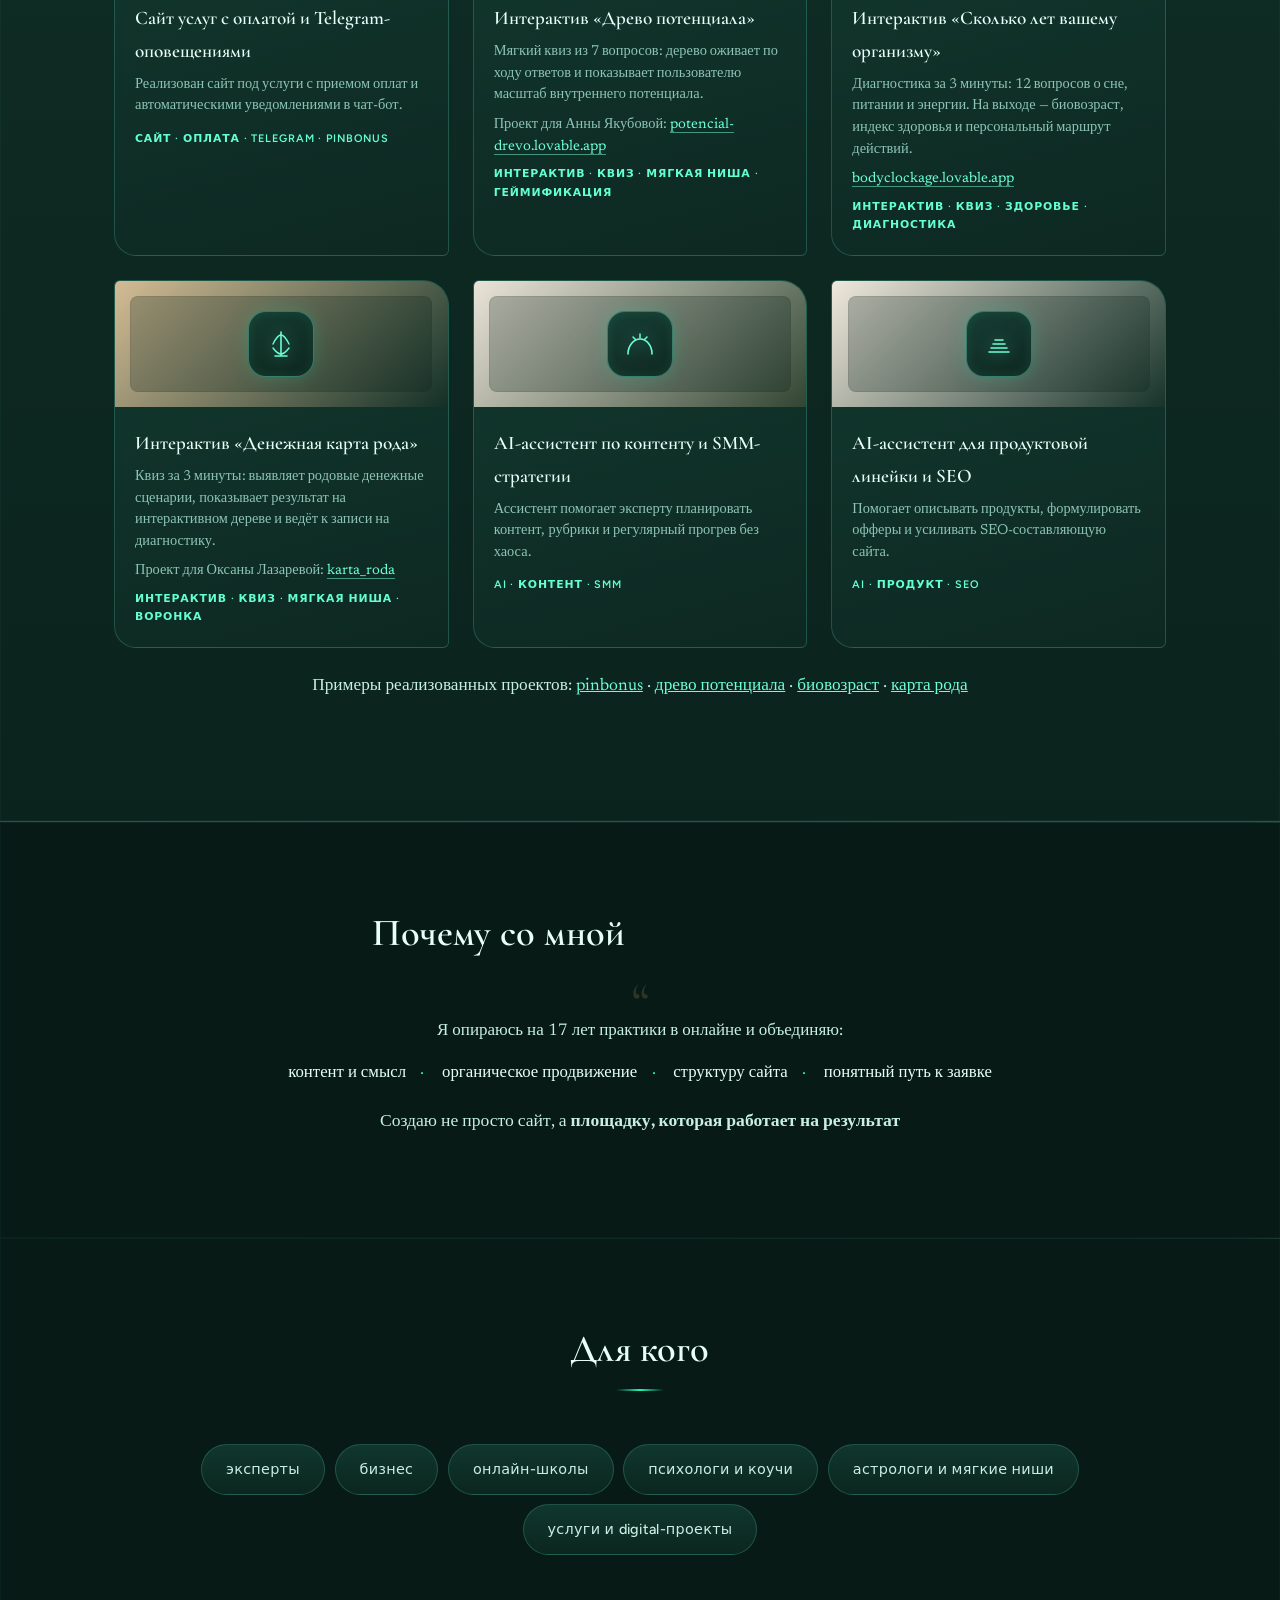
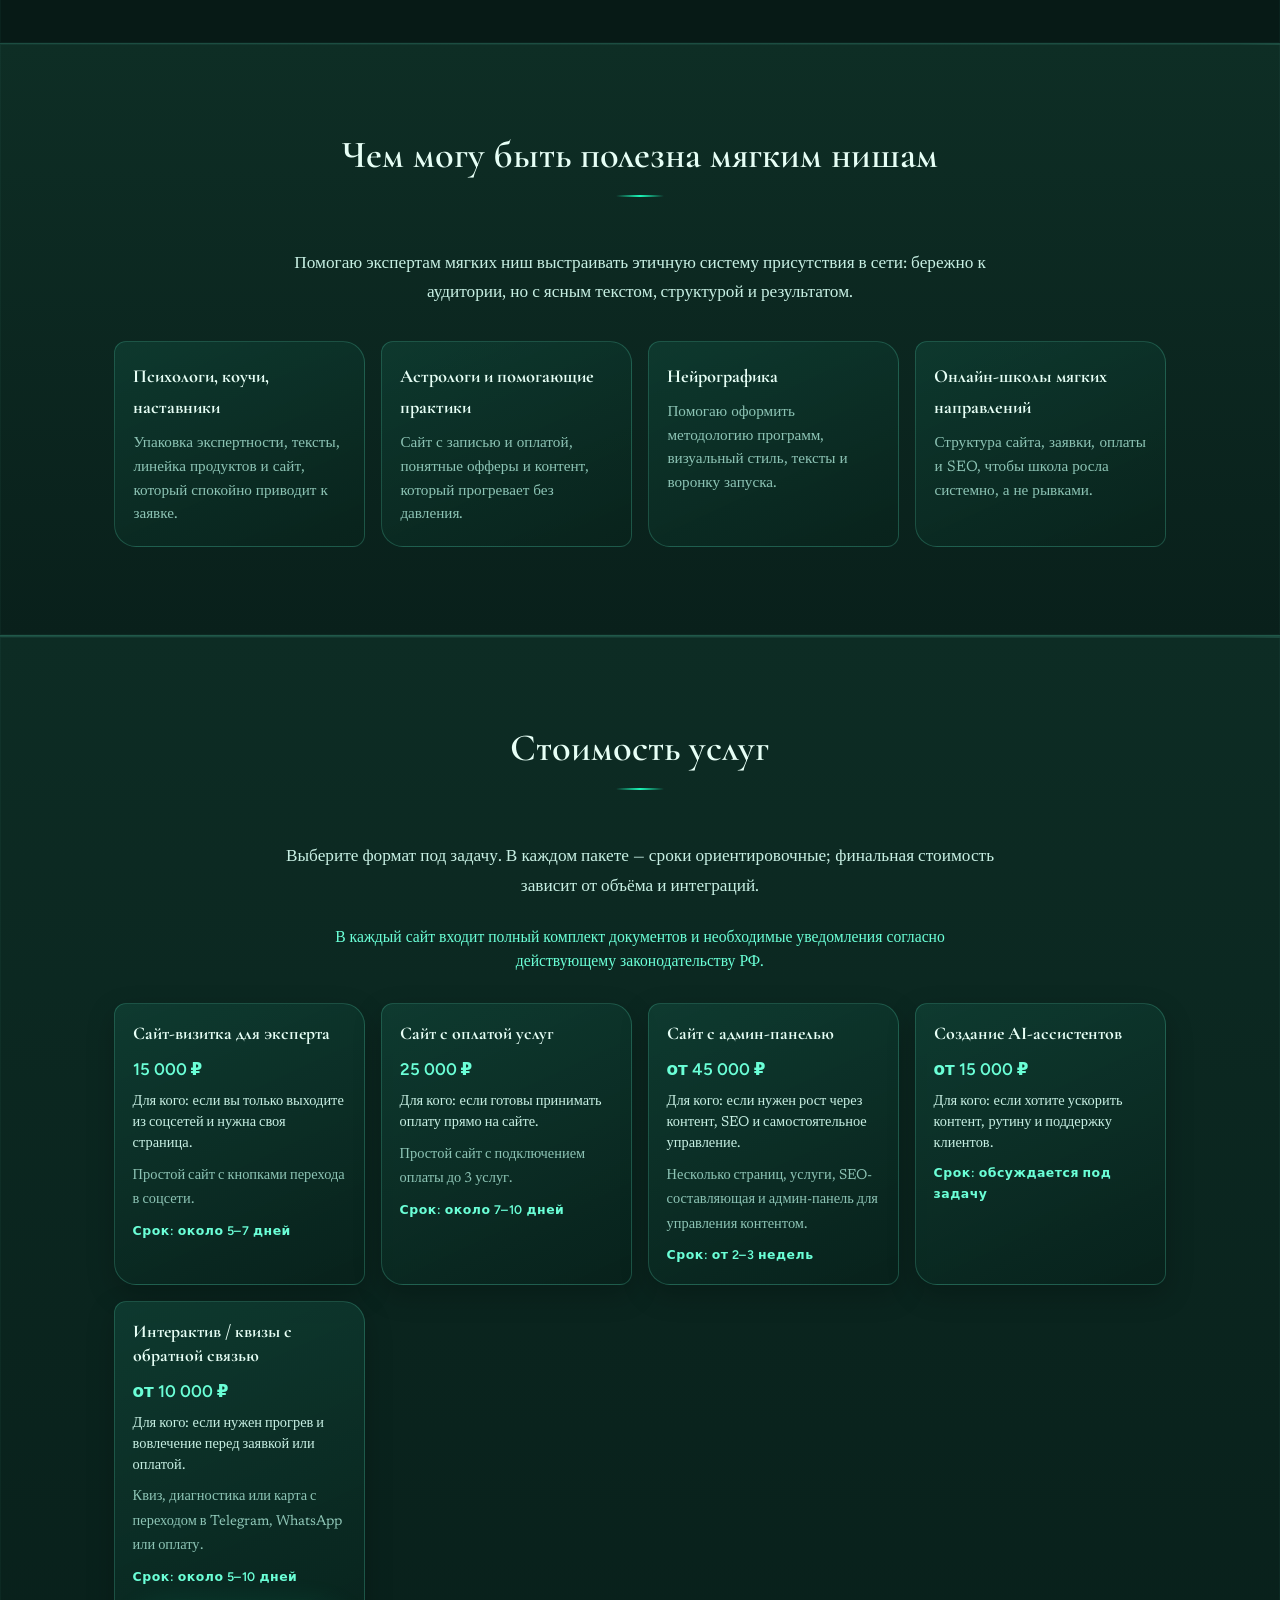
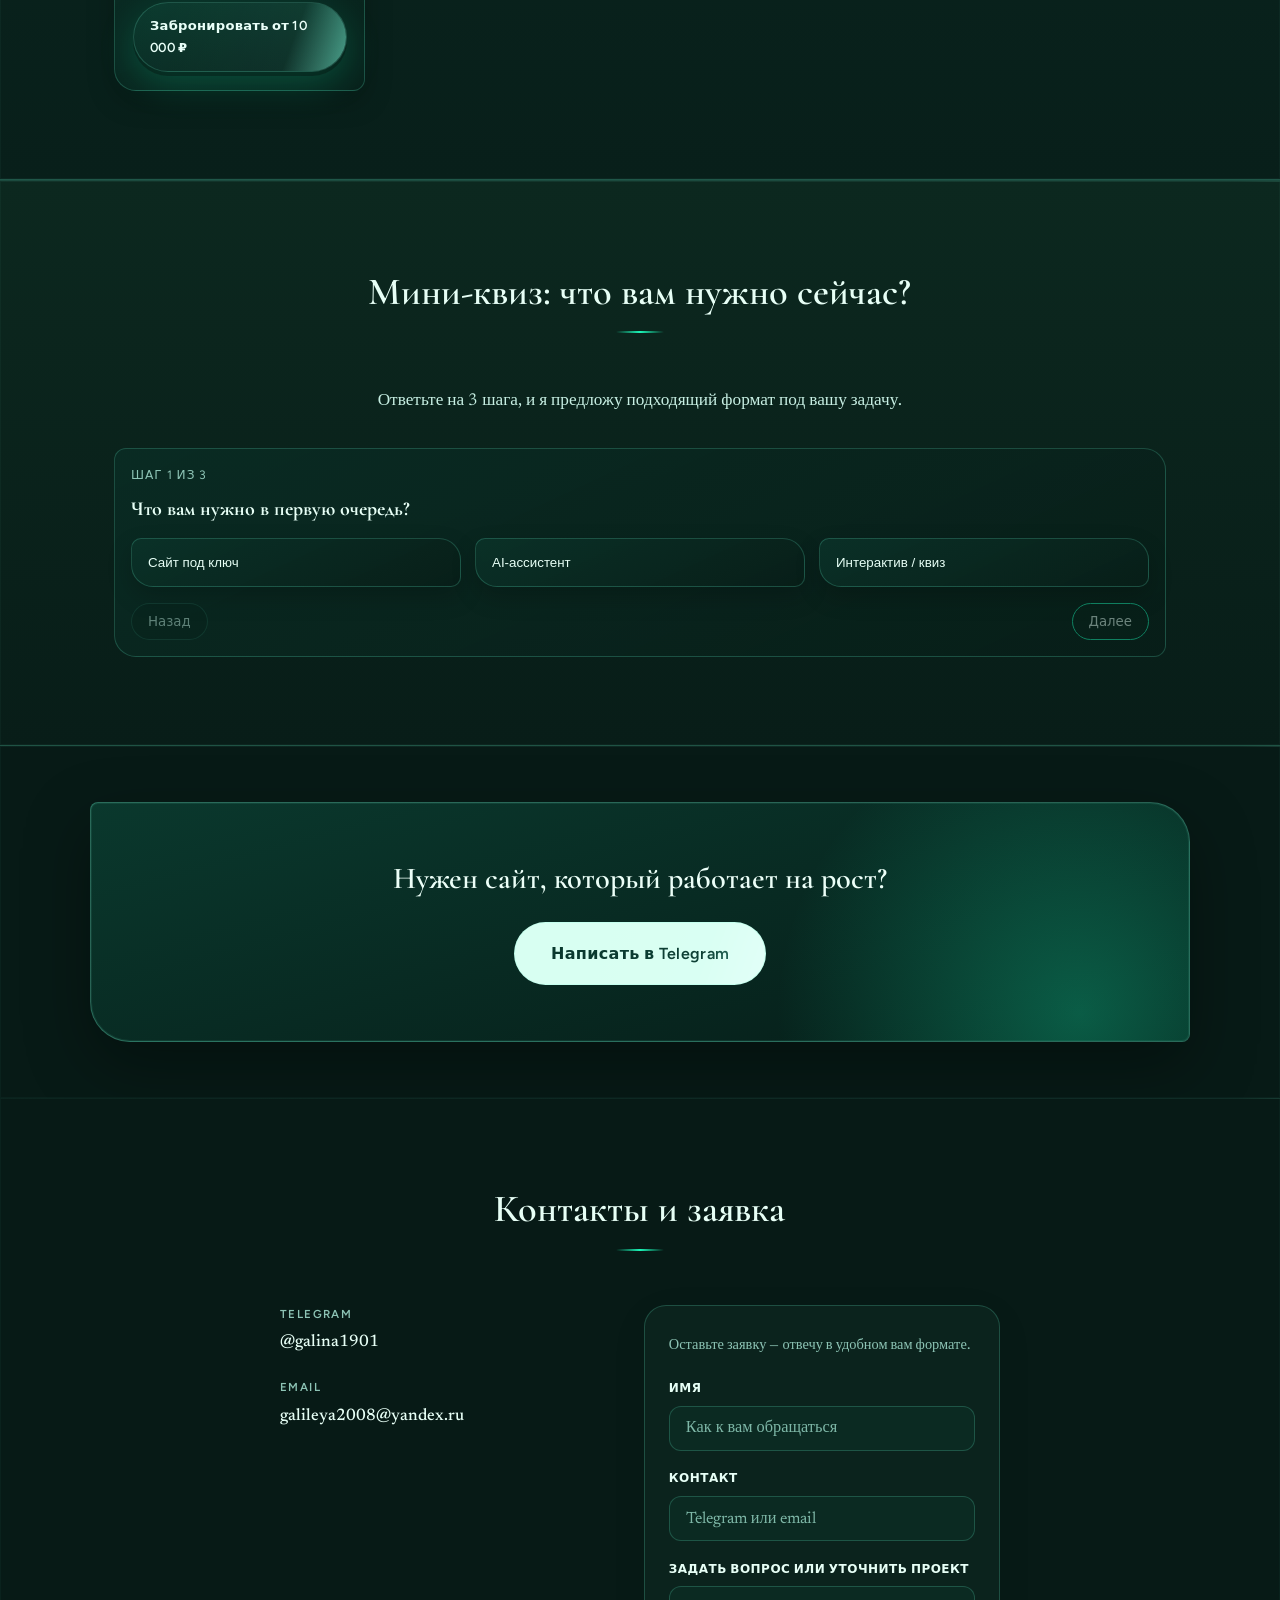
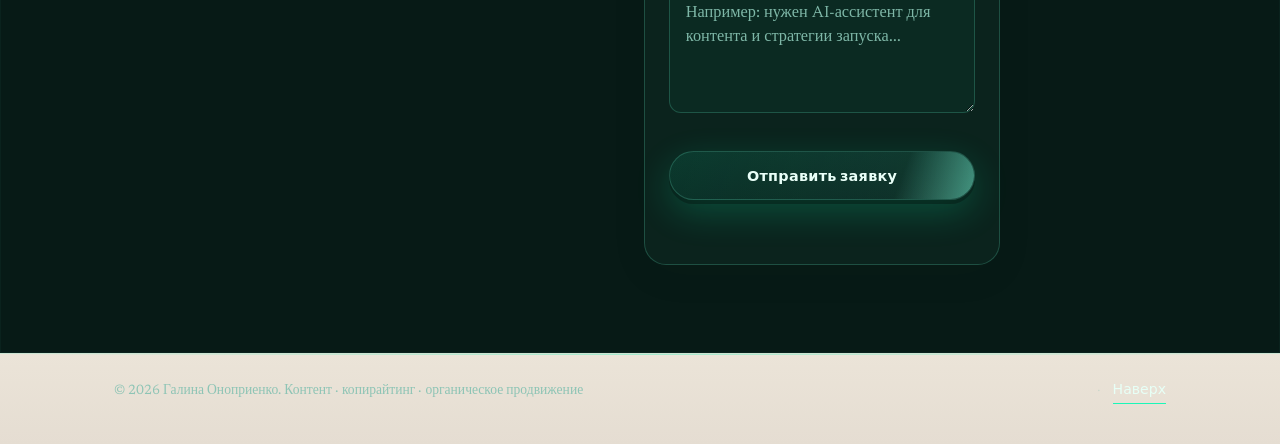
==== commit fd730569: "Quick polish: hero CTAs, pricing clarity, and content-first copy Co-authored-by: Cursor <cursoragent" ====
--- a/index.html
+++ b/index.html
@@ -85,10 +85,10 @@
             <span class="hero__num" id="hero-years" data-target="17" aria-hidden="true">0</span> лет в онлайн-пространстве
           </p>
           <h1 class="hero__title reveal" id="hero-title">Ваши знания заслуживают собственного пространства, а не только страницы в соцсетях.</h1>
-          <p class="hero__subtitle reveal">Создаю сайты для экспертов, которые усиливают доверие, помогают получать заявки и становятся вашей собственной цифровой площадкой.</p>
+          <p class="hero__subtitle reveal">Создаю сайты для экспертов с сильным текстом, структурой и SEO — чтобы площадка усиливала доверие и приносила заявки.</p>
           <div class="hero__actions reveal">
-            <a href="#projects" class="btn btn--primary btn--magnetic">Посмотреть кейсы</a>
-            <a href="https://telegram.me/galina1901" class="btn btn--ghost btn--magnetic" target="_blank" rel="noopener noreferrer">Обсудить проект</a>
+            <a href="#pricing" class="btn btn--primary btn--magnetic">Выбрать пакет</a>
+            <a href="https://telegram.me/galina1901" class="btn btn--ghost btn--magnetic" target="_blank" rel="noopener noreferrer">Написать в Telegram</a>
           </div>
         </div>
         <div class="hero__photo-wrap reveal">
@@ -104,7 +104,7 @@
               decoding="async"
             />
           </div>
-          <p class="hero__photo-hint" aria-hidden="true">сайт · воронка · AI</p>
+          <p class="hero__photo-hint" aria-hidden="true">контент · SEO · рост</p>
         </div>
       </div>
     </section>
@@ -216,8 +216,8 @@
             <div class="card__icon" aria-hidden="true">
               <svg width="32" height="32" viewBox="0 0 32 32" fill="none" xmlns="http://www.w3.org/2000/svg"><path d="M8 20c0-4 3.5-7 8-7s8 3 8 7M16 6v4M10 8l2 2M22 8l-2 2" stroke="currentColor" stroke-width="1.5" stroke-linecap="round"/></svg>
             </div>
-            <h3 class="card__title">AI-сайты</h3>
-            <p class="card__text">Интеллект в интерфейсе: подсказки, чат, персонализация.</p>
+            <h3 class="card__title">Контент и SEO</h3>
+            <p class="card__text">Тексты, структура и органическое продвижение под реальные запросы аудитории.</p>
           </article>
         </div>
       </div>
@@ -226,8 +226,8 @@
     <section class="section ai-block" id="ai" aria-labelledby="ai-title">
       <div class="container">
         <div class="ai-block__inner reveal">
-          <h2 class="ai-block__title" id="ai-title">Разрабатываю AI-ассистентов под задачи бизнеса</h2>
-          <p class="ai-block__lead">Создаю AI-ассистентов для экспертов и бизнеса, которые помогают:</p>
+          <h2 class="ai-block__title" id="ai-title">AI-ассистенты как усиление экспертности</h2>
+          <p class="ai-block__lead">Помогаю экспертам и бизнесу внедрять ассистентов, которые опираются на ваш опыт и ускоряют рутину:</p>
           <ul class="ai-block__list">
             <li>генерировать контент</li>
             <li>собирать и удерживать визуальный стиль бренда</li>
@@ -280,15 +280,15 @@
           <li class="features__item reveal">отправка в Telegram</li>
           <li class="features__item reveal">отправка на email</li>
           <li class="features__item reveal">приём оплат</li>
-          <li class="features__item reveal">работа как воронка</li>
-          <li class="features__item reveal">вовлечение через интерактив</li>
+          <li class="features__item reveal">сильный текст и структура</li>
+          <li class="features__item reveal">SEO-основа для роста</li>
         </ul>
       </div>
     </section>
 
     <section class="section projects" id="projects" aria-labelledby="projects-title">
       <div class="container">
-        <h2 class="section__title section__title--center reveal" id="projects-title">Проекты и AI-ассистенты</h2>
+        <h2 class="section__title section__title--center reveal" id="projects-title">Проекты</h2>
         <div class="projects__grid">
           <article class="project reveal project--clickable" data-url="https://pinbonus.lovable.app/" tabindex="0" role="link" aria-label="Открыть проект Pinbonus">
             <div class="project__visual project__visual--2" aria-hidden="true">
@@ -407,14 +407,14 @@
       <div class="container">
         <h2 class="section__title reveal" id="why-title">Почему со мной</h2>
         <div class="why__content reveal">
-          <p>Я объединяю:</p>
+          <p>Я опираюсь на 17 лет практики в онлайне и объединяю:</p>
           <ul class="why__list">
-            <li>стратегию</li>
-            <li>визуал</li>
-            <li>технологии</li>
-            <li>AI</li>
+            <li>контент и смысл</li>
+            <li>органическое продвижение</li>
+            <li>структуру сайта</li>
+            <li>понятный путь к заявке</li>
           </ul>
-          <p class="why__outro">Создаю не просто сайт, а <strong>инструмент продаж</strong></p>
+          <p class="why__outro">Создаю не просто сайт, а <strong>площадку, которая работает на результат</strong></p>
         </div>
       </div>
     </section>
@@ -439,24 +439,24 @@
           Чем могу быть полезна мягким нишам
         </h2>
         <p class="importance__lead reveal">
-          Помогаю экспертам мягких ниш выстраивать этичную систему продаж: бережно к аудитории, но с ясной структурой, воронкой и результатом.
+          Помогаю экспертам мягких ниш выстраивать этичную систему присутствия в сети: бережно к аудитории, но с ясным текстом, структурой и результатом.
         </p>
         <div class="soft-niches__grid">
           <article class="soft-niches__item reveal">
             <h3 class="soft-niches__title">Психологи, коучи, наставники</h3>
-            <p class="soft-niches__text">Упаковка экспертности, линейка продуктов, контент и AI-помощник для регулярных касаний с аудиторией.</p>
+            <p class="soft-niches__text">Упаковка экспертности, тексты, линейка продуктов и сайт, который спокойно приводит к заявке.</p>
           </article>
           <article class="soft-niches__item reveal">
             <h3 class="soft-niches__title">Астрологи и помогающие практики</h3>
-            <p class="soft-niches__text">Сценарии сопровождения в Telegram-ботах, прогрев через персональные сообщения и сайт с записью/оплатой.</p>
+            <p class="soft-niches__text">Сайт с записью и оплатой, понятные офферы и контент, который прогревает без давления.</p>
           </article>
           <article class="soft-niches__item reveal">
             <h3 class="soft-niches__title">Нейрографика</h3>
-            <p class="soft-niches__text">Помогаю оформить методологию программ, визуальный стиль, воронку запуска и AI-ассистента для контента и уроков.</p>
+            <p class="soft-niches__text">Помогаю оформить методологию программ, визуальный стиль, тексты и воронку запуска.</p>
           </article>
           <article class="soft-niches__item reveal">
             <h3 class="soft-niches__title">Онлайн-школы мягких направлений</h3>
-            <p class="soft-niches__text">Интеграция заявок, оплат, SEO-структуры и SMM-стратегии, чтобы школа росла системно, а не рывками.</p>
+            <p class="soft-niches__text">Структура сайта, заявки, оплаты и SEO, чтобы школа росла системно, а не рывками.</p>
           </article>
         </div>
       </div>
@@ -466,7 +466,7 @@
       <div class="container">
         <h2 class="section__title section__title--center reveal" id="pricing-title">Стоимость услуг</h2>
         <p class="importance__lead reveal">
-          Финальная стоимость зависит от объема задач, интеграций и сроков. Ниже — ориентиры по старту.
+          Выберите формат под задачу. В каждом пакете — сроки ориентировочные; финальная стоимость зависит от объёма и интеграций.
         </p>
         <p class="pricing__legal reveal">
           В каждый сайт входит полный комплект документов и необходимые уведомления согласно действующему законодательству РФ.
@@ -475,34 +475,44 @@
           <article class="pricing__item reveal">
             <h3 class="pricing__name">Сайт-визитка для эксперта</h3>
             <p class="pricing__value">15 000 ₽</p>
+            <p class="pricing__for">Для кого: если вы только выходите из соцсетей и нужна своя страница.</p>
             <p class="pricing__note">Простой сайт с кнопками перехода в соцсети.</p>
+            <p class="pricing__term">Срок: около 5–7 дней</p>
           </article>
           <article class="pricing__item reveal">
             <h3 class="pricing__name">Сайт с оплатой услуг</h3>
             <p class="pricing__value">25 000 ₽</p>
+            <p class="pricing__for">Для кого: если готовы принимать оплату прямо на сайте.</p>
             <p class="pricing__note">Простой сайт с подключением оплаты до 3 услуг.</p>
+            <p class="pricing__term">Срок: около 7–10 дней</p>
           </article>
           <article class="pricing__item reveal">
             <h3 class="pricing__name">Сайт с админ-панелью</h3>
             <p class="pricing__value">от 45 000 ₽</p>
+            <p class="pricing__for">Для кого: если нужен рост через контент, SEO и самостоятельное управление.</p>
             <p class="pricing__note">Несколько страниц, услуги, SEO-составляющая и админ-панель для управления контентом.</p>
+            <p class="pricing__term">Срок: от 2–3 недель</p>
           </article>
           <article class="pricing__item reveal">
             <h3 class="pricing__name">Создание AI-ассистентов</h3>
             <p class="pricing__value">от 15 000 ₽</p>
+            <p class="pricing__for">Для кого: если хотите ускорить контент, рутину и поддержку клиентов.</p>
+            <p class="pricing__term">Срок: обсуждается под задачу</p>
           </article>
           <article class="pricing__item reveal">
             <h3 class="pricing__name">Интерактив / квизы с обратной связью</h3>
-            <p class="pricing__value" id="interactive-price">от 7 500 ₽</p>
-            <p class="pricing__note pricing__promo" id="interactive-promo-note">Акция до 12 июля включительно — далее от 10 000 ₽</p>
+            <p class="pricing__value" id="interactive-price">от 10 000 ₽</p>
+            <p class="pricing__note pricing__promo" id="interactive-promo-note" hidden></p>
+            <p class="pricing__for">Для кого: если нужен прогрев и вовлечение перед заявкой или оплатой.</p>
             <p class="pricing__note">Квиз, диагностика или карта с переходом в Telegram, WhatsApp или оплату.</p>
+            <p class="pricing__term">Срок: около 5–10 дней</p>
             <a
               id="interactive-cta"
               href="https://neirogalina.ru/interactiv_voronka"
               class="btn btn--primary pricing__cta btn--magnetic"
               target="_blank"
               rel="noopener noreferrer"
-            >Забронировать за 7 500 ₽</a>
+            >Забронировать от 10 000 ₽</a>
           </article>
         </div>
       </div>
@@ -538,7 +548,7 @@
               target="_blank"
               rel="noopener noreferrer"
               hidden
-            >Забронировать интерактив за 7 500 ₽</a>
+            >Забронировать интерактив от 10 000 ₽</a>
             <a
               id="quiz-result-link"
               href="https://telegram.me/galina1901"
@@ -553,7 +563,7 @@
 
     <section class="section cta-section" id="cta" aria-labelledby="cta-title">
       <div class="container cta-section__box reveal">
-        <h2 class="cta-section__title" id="cta-title">Нужен сайт, который приносит клиентов?</h2>
+        <h2 class="cta-section__title" id="cta-title">Нужен сайт, который работает на рост?</h2>
         <a href="https://telegram.me/galina1901" class="btn btn--primary btn--large btn--magnetic" target="_blank" rel="noopener noreferrer">Написать в Telegram</a>
       </div>
     </section>
--- a/css/styles.css
+++ b/css/styles.css
@@ -1659,6 +1659,22 @@
   color: var(--champagne-light);
 }
 
+.pricing__for {
+  margin: 0.55rem 0 0;
+  color: var(--chocolate-mid);
+  font-size: 0.9rem;
+  line-height: 1.45;
+}
+
+.pricing__term {
+  margin: 0.45rem 0 0;
+  font-family: var(--font-ui);
+  font-size: 0.78rem;
+  font-weight: 600;
+  letter-spacing: 0.04em;
+  color: var(--champagne-light);
+}
+
 .pricing__note {
   margin: 0.55rem 0 0;
   color: var(--chocolate-muted);
@@ -1669,6 +1685,8 @@
   color: var(--champagne-light);
   font-weight: 500;
 }
+
+.pricing__cta {
   display: inline-flex;
   width: 100%;
   margin-top: 0.9rem;
